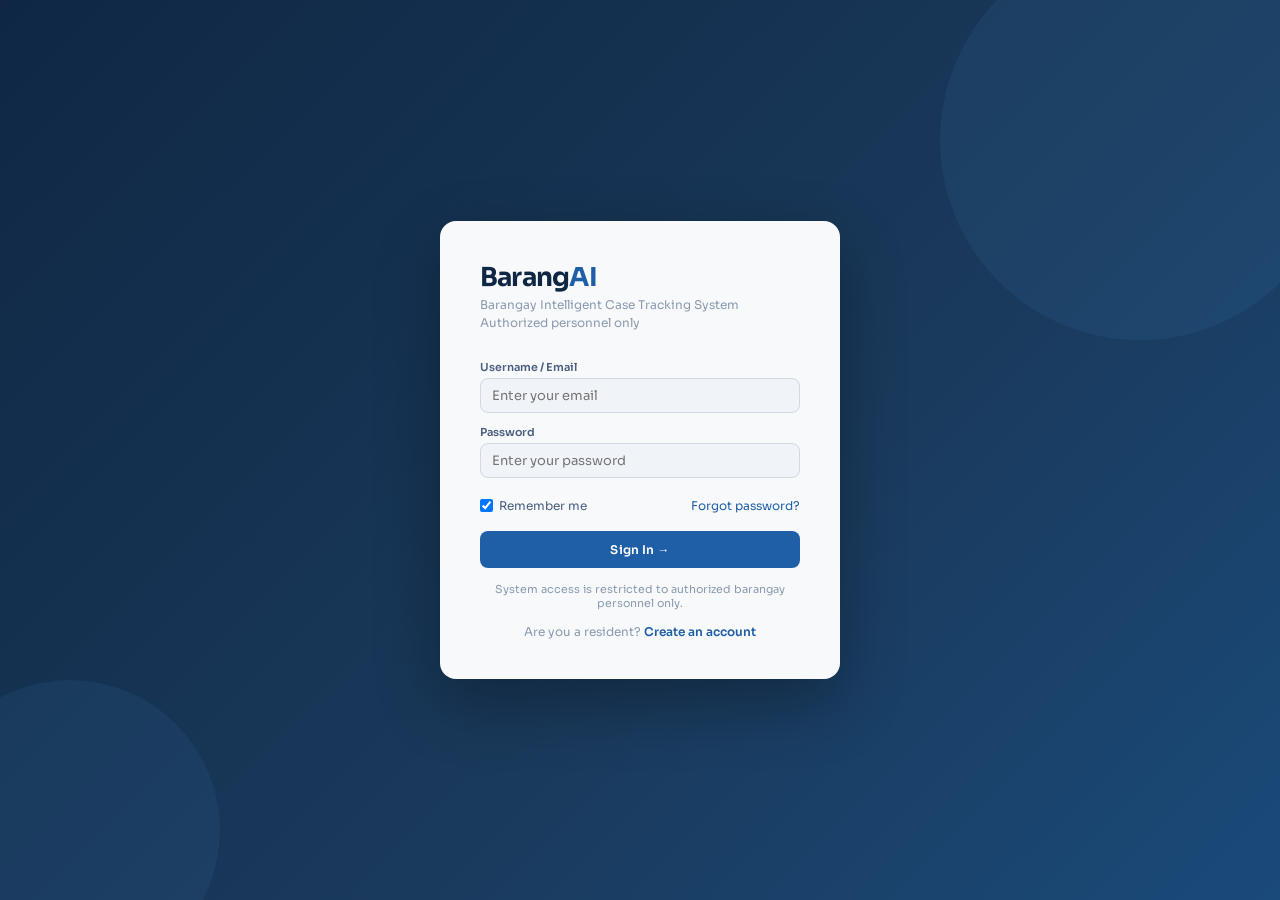
==== login.html @ 2d3dc956 "Add files via upload" ====
<!DOCTYPE html>
<html lang="en">
<head>
<meta charset="UTF-8">
<meta name="viewport" content="width=device-width, initial-scale=1.0">
<title>BarangAI – Sign In</title>
<link rel="stylesheet" href="styles.css">
<link rel="stylesheet" href="mobile-responsive.css">   <!-- ADD THIS LINE -->
<style>
  .auth-switch{text-align:center;margin-top:14px;font-size:12px;color:var(--text3)}
  .auth-switch a{color:var(--blue);cursor:pointer;font-weight:600;text-decoration:none}
  .auth-switch a:hover{text-decoration:underline}
  .auth-msg{margin-top:12px;padding:10px 12px;border-radius:8px;font-size:12px;display:none;line-height:1.5}
  .auth-msg.err{display:block;background:rgba(192,57,43,.12);color:#c0392b}
  .auth-msg.ok{display:block;background:rgba(30,126,52,.12);color:#1e7e34}
  .row2 { display: flex; gap: 12px; width: 100%; box-sizing: border-box; }
  .row2 .field { flex: 1 1 0; min-width: 0; }
  .row2 .field .inp {
  width: 100%; min-width: 0;
  box-sizing: border-box; /* ADD THIS — was missing, causing overflow */
}
  .auth-hidden{display:none !important}

  /* ---- profile modal (added) ---- */
  .pf-overlay{position:fixed;inset:0;background:rgba(15,39,71,.55);display:none;
    align-items:center;justify-content:center;z-index:999;padding:18px}
  .pf-overlay.open{display:flex}
  .pf-card{background:#fff;border-radius:16px;padding:26px;max-width:440px;width:100%;
    box-shadow:0 20px 50px rgba(0,0,0,.25);max-height:92vh;overflow:auto}
  .pf-title{font-size:19px;font-weight:700;color:var(--text1,#1f2a37);margin-bottom:4px}
  .pf-sub{font-size:13px;color:var(--text3,#6b7685);margin-bottom:16px}
  .pf-kv{display:flex;justify-content:space-between;padding:11px 0;border-bottom:1px solid #eef1f6;font-size:14px}
  .pf-kv:last-child{border-bottom:none}
  .pf-kv span:first-child{color:var(--text3,#6b7685)}
  .pf-kv span:last-child{font-weight:600;color:var(--text1,#1f2a37)}
  .pf-row{display:flex;gap:12px}
  .pf-row .field{flex:1}
  .pf-actions{display:flex;gap:10px;margin-top:20px}
  .pf-note{font-size:11px;color:var(--text3,#6b7685);margin-top:12px;line-height:1.5}
</style>
</head>
<body>

<div id="login-screen">
  <div class="login-deco"></div>
  <div class="login-deco"></div>

  <!-- LOGIN CARD -->
  <div class="login-card" id="loginCard">
    <div class="login-logo">Barang<span>AI</span></div>
    <div class="login-sub">Barangay Intelligent Case Tracking System<br>Authorized personnel only</div>

    <div id="loginMsg" class="auth-msg"></div>

    <div class="field" style="margin-bottom:12px;">
      <div class="label">Username / Email</div>
      <input class="inp filled" id="loginId" type="text" placeholder="Enter your email">
    </div>
    <div class="field" style="margin-bottom:20px;">
      <div class="label">Password</div>
      <input class="inp filled" id="loginPw" type="password" placeholder="Enter your password">
    </div>
    <div style="display:flex;justify-content:space-between;align-items:center;margin-bottom:18px;">
      <label style="display:flex;align-items:center;gap:6px;font-size:12px;color:var(--text2);">
        <input type="checkbox" checked> Remember me
      </label>
      <span style="font-size:12px;color:var(--blue);cursor:pointer;">Forgot password?</span>
    </div>
    <button class="btn btn-primary" style="width:100%;justify-content:center;padding:10px;" id="signInBtn">Sign In →</button>
    <div style="text-align:center;margin-top:14px;font-size:11px;color:var(--text3);">System access is restricted to authorized barangay personnel only.</div>
    <div class="auth-switch">Are you a resident? <a id="toSignup">Create an account</a></div>
  </div>

  <!-- SIGN UP CARD -->
  <div class="login-card auth-hidden" id="signupCard">
    <div class="login-logo">Barang<span>AI</span></div>
    <div class="login-sub">Resident Registration<br>Submit and track your complaints</div>

    <div id="signupMsg" class="auth-msg"></div>

    <div class="field" style="margin-bottom:12px;">
      <div class="label">Full Name *</div>
      <input class="inp filled" id="su_name" type="text" placeholder="Juan Dela Cruz">
    </div>
    <div class="field" style="margin-bottom:12px;">
      <div class="label">Email *</div>
      <input class="inp filled" id="su_email" type="email" placeholder="you@example.com">
    </div>
    <div class="field" style="margin-bottom:12px;">
      <div class="label">Barangay *</div>
      <select class="inp sel" id="su_brgy"><option value="">Select your barangay…</option></select>
    </div>
    <div class="row2">
      <div class="field" style="margin-bottom:12px;">
        <div class="label">Password *</div>
        <input class="inp filled" id="su_pw" type="password" placeholder="Min 6 chars">
      </div>
      <div class="field" style="margin-bottom:12px;">
        <div class="label">Confirm *</div>
        <input class="inp filled" id="su_pw2" type="password" placeholder="Re-type">
      </div>
    </div>
    <div class="field" style="margin-bottom:12px;">
      <div class="label">Phone (optional)</div>
      <input class="inp filled" id="su_phone" type="text" placeholder="09XXXXXXXXX">
    </div>
    <div class="field" style="margin-bottom:20px;">
      <div class="label">Address (optional)</div>
      <input class="inp filled" id="su_addr" type="text" placeholder="House no., street, purok">
    </div>
    <button class="btn btn-primary" style="width:100%;justify-content:center;padding:10px;" id="signUpBtn">Create Account →</button>
    <div class="auth-switch">Already have an account? <a id="toLogin">Sign in</a></div>
  </div>

</div>

<!-- ════════ PROFILE SETUP MODAL (first login — forced) ════════ -->
<div class="pf-overlay" id="setupOverlay">
  <div class="pf-card">
    <div class="pf-title">Complete your profile</div>
    <div class="pf-sub">Welcome! Please confirm your details before continuing.</div>
    <div id="setupMsg" class="auth-msg"></div>

    <div class="field" style="margin-bottom:12px;">
      <div class="label">Full name *</div>
      <input class="inp filled" id="pf_name" type="text">
    </div>
    <div class="pf-row">
      <div class="field" style="margin-bottom:12px;">
        <div class="label">Email *</div>
        <input class="inp filled" id="pf_email" type="email">
      </div>
      <div class="field" style="margin-bottom:12px;">
        <div class="label">Phone</div>
        <input class="inp filled" id="pf_phone" type="text" placeholder="09XXXXXXXXX">
      </div>
    </div>
    <div class="field" style="margin-bottom:12px;">
      <div class="label">Address</div>
      <input class="inp filled" id="pf_addr" type="text" placeholder="Office / address">
    </div>
    <div class="pf-row">
      <div class="field" style="margin-bottom:12px;">
        <div class="label">Role (assigned — read only)</div>
        <input class="inp filled" id="pf_role" type="text" disabled style="background:#f6f8fb;color:#6b7685;">
      </div>
      <div class="field" style="margin-bottom:12px;">
        <div class="label">New password (optional)</div>
        <input class="inp filled" id="pf_pw" type="password" placeholder="Leave blank to keep">
      </div>
    </div>
    <div class="pf-actions">
      <button class="btn btn-primary" style="flex:1;justify-content:center;padding:10px;" id="pfSaveBtn">Save &amp; continue →</button>
    </div>
    <div class="pf-note">Your role is set by the system and can't be changed here. This prevents anyone from granting themselves admin access.</div>
  </div>
</div>

<!-- ════════ CONFIRM MODAL (returning login) ════════ -->
<div class="pf-overlay" id="confirmOverlay">
  <div class="pf-card">
    <div class="pf-title">You're signing in as</div>
    <div class="pf-sub">Confirm your details to continue.</div>
    <div class="pf-kv"><span>Name</span><span id="cf_name">—</span></div>
    <div class="pf-kv"><span>Email</span><span id="cf_email">—</span></div>
    <div class="pf-kv"><span>Role</span><span id="cf_role">—</span></div>
    <div class="pf-kv"><span>Last login</span><span id="cf_last">—</span></div>
    <div class="pf-actions">
      <button class="btn btn-primary" style="flex:1;justify-content:center;padding:10px;" id="cfConfirmBtn">Confirm &amp; continue →</button>
      <button class="btn" style="justify-content:center;padding:10px 16px;border:1px solid #e3e8ef;background:#fff;" id="cfEditBtn">Edit</button>
    </div>
  </div>
</div>

<script>
const AUTH    = 'api/auth.php';
const PROFILE = 'api/profile.php';
const $ = id => document.getElementById(id);

let _redirectTo = 'index.html';   // where to go once the gate passes

function showMsg(elId, type, text){ const el=$(elId); el.className='auth-msg '+type; el.textContent=text; }
function clearMsg(elId){ $(elId).className='auth-msg'; $(elId).textContent=''; }

$('toSignup').addEventListener('click', function(){
  $('loginCard').classList.add('auth-hidden');
  $('signupCard').classList.remove('auth-hidden');
  loadBarangays();
});
$('toLogin').addEventListener('click', function(){
  $('signupCard').classList.add('auth-hidden');
  $('loginCard').classList.remove('auth-hidden');
});

/* ════════ LOGIN + PROFILE GATE ════════ */
async function doLogin(){
  clearMsg('loginMsg');
  var id = $('loginId').value.trim();
  var pw = $('loginPw').value;
  if (!id || !pw){ showMsg('loginMsg','err','Enter your username/email and password.'); return; }
  $('signInBtn').disabled = true;
  $('signInBtn').textContent = 'Signing in…';
  try {
    var res = await fetch(AUTH + '?action=login', {
      method:'POST', headers:{'Content-Type':'application/json'},
      credentials:'include',
      body: JSON.stringify({
    identifier: id,
    password: pw,
    remember_me: document.querySelector('input[type="checkbox"]').checked
})
    });
    var data = await res.json();
    if (!data.ok){
      showMsg('loginMsg','err', data.error || 'Login failed.');
      resetSignIn();
      return;
    }

    // where to land after the gate
    _redirectTo = data.role === 'admin' ? 'index.html' : 'resident.html';

    // Residents skip the profile gate entirely
    if (data.role !== 'admin'){
      go();
      return;
    }

    // Admin gate: first login (0) = forced setup, else = confirm screen
    if (Number(data.profile_completed) === 0){
      await openSetup();
    } else {
      openConfirm(data.name, data.role, data.last_login);
    }
  } catch(e){
    showMsg('loginMsg','err','Cannot reach server. Is Apache & MySQL running?');
    resetSignIn();
  }
}
function resetSignIn(){ $('signInBtn').disabled=false; $('signInBtn').textContent='Sign In →'; }
function go(){ location.href = _redirectTo; }

/* ---- Confirm modal (returning admin) ---- */
function openConfirm(name, role, lastLogin){
  $('cf_name').textContent  = name || '—';
  $('cf_role').textContent  = role === 'admin' ? 'Administrator' : (role || '—');
  $('cf_last').textContent  = lastLogin
      ? new Date(String(lastLogin).replace(' ','T')).toLocaleString()
      : 'First login';
  // email comes from get_profile so the confirm card is fully populated
  fetchProfile().then(function(p){
    $('cf_email').textContent = p && p.email ? p.email : '—';
  });
  $('confirmOverlay').classList.add('open');
}
$('cfConfirmBtn').addEventListener('click', go);
$('cfEditBtn').addEventListener('click', function(){
  $('confirmOverlay').classList.remove('open');
  openSetup();
});

/* ---- Setup modal (first login or "Edit") ---- */
async function fetchProfile(){
  try {
    var res = await fetch(PROFILE + '?action=get_profile', {credentials:'include'});
    var data = await res.json();
    return data.ok ? data.profile : null;
  } catch(e){ return null; }
}
async function openSetup(){
  var p = await fetchProfile();
  if (p){
    $('pf_name').value  = p.full_name || '';
    $('pf_email').value = p.email     || '';
    $('pf_phone').value = p.phone     || '';
    $('pf_addr').value  = p.address   || '';
    $('pf_role').value  = p.role === 'admin' ? 'Administrator' : (p.role || '');
  }
  $('confirmOverlay').classList.remove('open');
  $('setupOverlay').classList.add('open');
  resetSignIn();
}
$('pfSaveBtn').addEventListener('click', async function(){
  clearMsg('setupMsg');
  var name  = $('pf_name').value.trim();
  var email = $('pf_email').value.trim();
  if (!name || !email){ showMsg('setupMsg','err','Name and email are required.'); return; }
  $('pfSaveBtn').disabled = true; $('pfSaveBtn').textContent = 'Saving…';
  try {
    var res = await fetch(PROFILE + '?action=update_profile', {
      method:'POST', headers:{'Content-Type':'application/json'}, credentials:'include',
      body: JSON.stringify({
        action:'update_profile',
        full_name:name, email:email,
        phone:$('pf_phone').value.trim(),
        address:$('pf_addr').value.trim(),
        password:$('pf_pw').value || ''
      })
    });
    var data = await res.json();
    if (!data.ok){
      showMsg('setupMsg','err', data.error || 'Could not save.');
      $('pfSaveBtn').disabled=false; $('pfSaveBtn').textContent='Save & continue →';
      return;
    }
    go();   // profile_completed is now 1 server-side
  } catch(e){
    showMsg('setupMsg','err','Cannot reach server.');
    $('pfSaveBtn').disabled=false; $('pfSaveBtn').textContent='Save & continue →';
  }
});

$('signInBtn').addEventListener('click', doLogin);
$('loginPw').addEventListener('keydown', function(e){ if(e.key==='Enter') doLogin(); });

/* ════════ SIGNUP (unchanged) ════════ */
var barangaysLoaded = false;
async function loadBarangays(){
  if (barangaysLoaded) return;
  try {
    var res = await fetch(AUTH + '?action=barangays');
    var data = await res.json();
    if (data.ok){
      var sel = $('su_brgy');
      data.barangays.forEach(function(b){
        var o=document.createElement('option'); o.value=b.id; o.textContent=b.name; sel.appendChild(o);
      });
      barangaysLoaded = true;
    }
  } catch(e){ showMsg('signupMsg','err','Could not load barangay list.'); }
}
async function doSignup(){
  clearMsg('signupMsg');
  var name=$('su_name').value.trim(), email=$('su_email').value.trim(),
      brgy=$('su_brgy').value, pw=$('su_pw').value, pw2=$('su_pw2').value,
      phone=$('su_phone').value.trim(), addr=$('su_addr').value.trim();
  if (!name||!email||!brgy){ showMsg('signupMsg','err','Fill in name, email, and barangay.'); return; }
  if (pw.length<6){ showMsg('signupMsg','err','Password must be at least 6 characters.'); return; }
  if (pw!==pw2){ showMsg('signupMsg','err','Passwords do not match.'); return; }
  $('signUpBtn').disabled=true; $('signUpBtn').textContent='Creating account…';
  try {
    var res = await fetch(AUTH+'?action=signup',{
      method:'POST',headers:{'Content-Type':'application/json'},
      body:JSON.stringify({full_name:name,email:email,barangay_id:brgy,password:pw,phone:phone,address:addr})
    });
    var data = await res.json();
    if (data.ok){
      showMsg('signupMsg','ok','Account created! Redirecting to sign in…');
      var e2=email;
      setTimeout(function(){ $('toLogin').click(); $('loginId').value=e2;
        $('signUpBtn').disabled=false; $('signUpBtn').textContent='Create Account →'; },1300);
    } else {
      showMsg('signupMsg','err', data.error||'Sign up failed.');
      $('signUpBtn').disabled=false; $('signUpBtn').textContent='Create Account →';
    }
  } catch(e){
    showMsg('signupMsg','err','Cannot reach server.');
    $('signUpBtn').disabled=false; $('signUpBtn').textContent='Create Account →';
  }
}
$('signUpBtn').addEventListener('click', doSignup);
</script>
</body>
</html>
---- styles.css ----
/* ═══════════════════════════════════════════════════════
   BICTS — Barangay Intelligent Case Tracking System
   styles.css
═══════════════════════════════════════════════════════ */

@import url('https://fonts.googleapis.com/css2?family=Sora:wght@300;400;500;600;700&family=JetBrains+Mono:wght@400;500&display=swap');

:root {
  --navy: #0F2744;
  --navy2: #1A3A5C;
  --blue: #1E5FA8;
  --blue2: #2E7BC4;
  --sky: #4CA3DD;
  --sky-light: #E8F4FD;
  --green: #1B7A4A;
  --green-light: #E6F4ED;
  --amber: #B06000;
  --amber-light: #FEF3E2;
  --red: #A02020;
  --red-light: #FAEAEA;
  --surface: #FFFFFF;
  --bg: #F0F4F8;
  --bg2: #E8EDF3;
  --border: #D0D8E4;
  --border2: #B8C4D4;
  --text: #0F2744;
  --text2: #4A6080;
  --text3: #8A9BB0;
  --mono: 'JetBrains Mono', monospace;
  --sans: 'Sora', sans-serif;
  --r: 8px;
  --rl: 12px;
}

* { box-sizing: border-box; margin: 0; padding: 0; }
body { font-family: var(--sans); background: var(--bg); color: var(--text); overflow: hidden; height: 100vh; }

/* ── SHELL ── */
#shell { display: flex; height: 100vh; }

/* ── SIDEBAR ── */
#sidebar {
  width: 240px; min-width: 240px; background: var(--navy);
  display: flex; flex-direction: column; overflow: hidden;
}
#sidebar-brand {
  padding: 20px 20px 16px; border-bottom: 1px solid rgba(255,255,255,.08);
}
#sidebar-brand .logo { font-size: 18px; font-weight: 700; color: #fff; letter-spacing: -.02em; }
#sidebar-brand .logo span { color: var(--sky); }
#sidebar-brand .sub { font-size: 10px; color: rgba(255,255,255,.35); margin-top: 2px; letter-spacing: .04em; text-transform: uppercase; }
#sidebar-user {
  padding: 12px 16px; display: flex; align-items: center; gap: 10px;
  border-bottom: 1px solid rgba(255,255,255,.08); margin-bottom: 8px;
}
.user-ava { width: 32px; height: 32px; border-radius: 50%; background: var(--blue2); display: flex; align-items: center; justify-content: center; font-size: 11px; font-weight: 600; color: #fff; flex-shrink: 0; }
.user-name { font-size: 12px; color: rgba(255,255,255,.85); font-weight: 500; }
.user-role { font-size: 10px; color: rgba(255,255,255,.35); }
.nav-section { font-size: 9px; font-weight: 600; color: rgba(255,255,255,.25); letter-spacing: .1em; text-transform: uppercase; padding: 10px 20px 4px; }
.nav-item {
  display: flex; align-items: center; gap: 10px; padding: 9px 20px;
  font-size: 13px; color: rgba(255,255,255,.55); cursor: pointer;
  border-left: 2px solid transparent; transition: all .15s;
}
.nav-item:hover { color: rgba(255,255,255,.85); background: rgba(255,255,255,.04); }
.nav-item.active { color: #fff; background: rgba(255,255,255,.08); border-left-color: var(--sky); }
.nav-icon { font-size: 14px; width: 18px; text-align: center; }
.nav-badge { margin-left: auto; background: var(--red); color: #fff; font-size: 9px; padding: 1px 5px; border-radius: 8px; font-family: var(--mono); }
.nav-badge.warn { background: var(--amber); }
#sidebar-footer { margin-top: auto; padding: 12px 16px; border-top: 1px solid rgba(255,255,255,.08); }
.logout-btn { display: flex; align-items: center; gap: 8px; font-size: 12px; color: rgba(255,255,255,.35); cursor: pointer; padding: 6px 4px; }
.logout-btn:hover { color: rgba(255,255,255,.6); }

/* ── MAIN ── */
#main { flex: 1; display: flex; flex-direction: column; overflow: hidden; }
#topbar {
  background: var(--surface); border-bottom: 1px solid var(--border);
  padding: 0 24px; height: 52px; display: flex; align-items: center; gap: 14px;
  flex-shrink: 0;
}
#topbar-title { font-size: 15px; font-weight: 600; color: var(--text); flex: 1; }
.topbar-action { width: 34px; height: 34px; border-radius: var(--r); border: 1px solid var(--border); display: flex; align-items: center; justify-content: center; cursor: pointer; font-size: 14px; color: var(--text2); position: relative; }
.notif-dot { position: absolute; top: 6px; right: 6px; width: 6px; height: 6px; border-radius: 50%; background: var(--red); }
#content { flex: 1; overflow-y: auto; padding: 24px; background: var(--bg); }

/* ── SCREENS ── */
.screen { display: none; }
.screen.active { display: block; animation: fadeIn .2s ease; }
@keyframes fadeIn { from { opacity: 0; transform: translateY(4px); } to { opacity: 1; transform: translateY(0); } }

/* ── COMMON COMPONENTS ── */
.page-header { margin-bottom: 20px; }
.page-title { font-size: 20px; font-weight: 700; color: var(--text); letter-spacing: -.02em; }
.page-sub { font-size: 13px; color: var(--text2); margin-top: 3px; }
.breadcrumb { font-size: 11px; color: var(--text3); margin-bottom: 6px; }
.breadcrumb b { color: var(--blue); }

.stats-grid { display: grid; grid-template-columns: repeat(4,1fr); gap: 14px; margin-bottom: 20px; }
.stat-card {
  background: var(--surface); border: 1px solid var(--border); border-radius: var(--rl);
  padding: 16px 18px; position: relative; overflow: hidden;
}
.stat-card::before { content: ''; position: absolute; top: 0; left: 0; right: 0; height: 3px; background: var(--blue); }
.stat-card.green::before { background: var(--green); }
.stat-card.amber::before { background: var(--amber); }
.stat-card.red::before { background: var(--red); }
.stat-label { font-size: 10px; font-weight: 600; color: var(--text3); text-transform: uppercase; letter-spacing: .06em; margin-bottom: 6px; }
.stat-value { font-size: 28px; font-weight: 700; color: var(--text); line-height: 1; letter-spacing: -.02em; }
.stat-delta { font-size: 11px; color: var(--green); margin-top: 4px; }
.stat-delta.neg { color: var(--red); }

.card {
  background: var(--surface); border: 1px solid var(--border); border-radius: var(--rl);
  margin-bottom: 16px; overflow: hidden;
}
.card-header {
  padding: 14px 18px; border-bottom: 1px solid var(--border);
  display: flex; align-items: center; gap: 10px;
}
.card-title { font-size: 13px; font-weight: 600; color: var(--text); flex: 1; }
.card-body { padding: 18px; }
.card-body.np { padding: 0; }

.tbl { width: 100%; border-collapse: collapse; font-size: 12px; }
.tbl thead tr { background: #F8FAFC; }
.tbl th { text-align: left; padding: 10px 14px; font-size: 10px; font-weight: 600; color: var(--text3); text-transform: uppercase; letter-spacing: .06em; border-bottom: 1px solid var(--border); }
.tbl td { padding: 11px 14px; border-bottom: 1px solid var(--border); color: var(--text2); vertical-align: middle; }
.tbl tr:last-child td { border-bottom: none; }
.tbl tr:hover td { background: #F8FAFC; }
.tbl .mono { font-family: var(--mono); font-size: 11px; color: var(--text3); }

.badge {
  display: inline-flex; align-items: center; font-size: 10px; font-weight: 600;
  padding: 2px 7px; border-radius: 5px; white-space: nowrap; letter-spacing: .02em;
}
.b-blue { background: #E3EEF9; color: #1457A0; }
.b-green { background: var(--green-light); color: var(--green); }
.b-amber { background: var(--amber-light); color: var(--amber); }
.b-red { background: var(--red-light); color: var(--red); }
.b-gray { background: var(--bg2); color: var(--text3); }
.b-navy { background: var(--navy); color: #fff; }

.btn {
  display: inline-flex; align-items: center; gap: 6px; padding: 8px 14px;
  border-radius: var(--r); font-size: 12px; font-weight: 600; cursor: pointer;
  border: 1px solid transparent; transition: all .15s; font-family: var(--sans);
  letter-spacing: .01em;
}
.btn-primary { background: var(--blue); color: #fff; }
.btn-primary:hover { background: var(--navy2); }
.btn-secondary { background: var(--surface); color: var(--text); border-color: var(--border); }
.btn-secondary:hover { border-color: var(--border2); background: var(--bg); }
.btn-ghost { background: transparent; color: var(--blue); border-color: var(--border); }
.btn-ghost:hover { background: var(--sky-light); }
.btn-danger { background: var(--red); color: #fff; }
.btn-sm { padding: 5px 10px; font-size: 11px; }

.field { display: flex; flex-direction: column; gap: 4px; }
.label { font-size: 11px; font-weight: 600; color: var(--text2); }
.label span { color: var(--red); }
.inp {
  padding: 8px 11px; border: 1px solid var(--border); border-radius: var(--r);
  font-size: 13px; color: var(--text); background: var(--surface);
  font-family: var(--sans); outline: none; transition: border .15s;
}
.inp:focus { border-color: var(--blue); }
.inp.filled { background: var(--bg); }
.inp.ta { resize: vertical; min-height: 80px; }
.inp.sel { appearance: none; background-image: url("data:image/svg+xml,%3Csvg xmlns='http://www.w3.org/2000/svg' width='10' height='6'%3E%3Cpath d='M0 0l5 6 5-6z' fill='%238A9BB0'/%3E%3C/svg%3E"); background-repeat: no-repeat; background-position: right 10px center; padding-right: 28px; }
.form-row { display: grid; grid-template-columns: 1fr 1fr; gap: 14px; margin-bottom: 14px; }
.form-row.full { grid-template-columns: 1fr; }
.form-row.three { grid-template-columns: 1fr 1fr 1fr; }

.g2 { display: grid; grid-template-columns: 1fr 1fr; gap: 16px; }
.g3 { display: grid; grid-template-columns: 1fr 1fr 1fr; gap: 16px; }

.alert { border-radius: var(--r); padding: 11px 14px; margin-bottom: 12px; display: flex; gap: 9px; align-items: flex-start; font-size: 12px; }
.alert-info { background: #E8F2FB; border: 1px solid #B5D0EE; color: #1457A0; }
.alert-success { background: var(--green-light); border: 1px solid #A8D8BC; color: var(--green); }
.alert-warn { background: var(--amber-light); border: 1px solid #F0C878; color: var(--amber); }
.alert-danger { background: var(--red-light); border: 1px solid #EAB0B0; color: var(--red); }
.alert strong { font-weight: 600; }

.steps { display: flex; align-items: center; gap: 0; margin-bottom: 24px; }
.step { display: flex; align-items: center; gap: 7px; }
.step-n { width: 26px; height: 26px; border-radius: 50%; display: flex; align-items: center; justify-content: center; font-size: 11px; font-weight: 700; flex-shrink: 0; }
.step-n.done { background: var(--green); color: #fff; }
.step-n.cur { background: var(--blue); color: #fff; }
.step-n.todo { background: var(--bg2); color: var(--text3); border: 1px solid var(--border); }
.step-label { font-size: 11px; font-weight: 600; }
.step-label.done { color: var(--green); }
.step-label.cur { color: var(--blue); }
.step-label.todo { color: var(--text3); }
.step-line { flex: 1; height: 1px; background: var(--border); min-width: 20px; }

.tl { list-style: none; padding: 0; }
.tl li { display: flex; gap: 12px; padding-bottom: 16px; position: relative; }
.tl li::before { content: ''; position: absolute; left: 10px; top: 22px; bottom: 0; width: 1px; background: var(--border); }
.tl li:last-child::before { display: none; }
.tl-dot { width: 21px; height: 21px; border-radius: 50%; flex-shrink: 0; margin-top: 1px; }
.tl-dot.done { background: var(--blue); }
.tl-dot.pend { background: var(--bg2); border: 1px solid var(--border); }
.tl-act { font-size: 12px; font-weight: 600; color: var(--text); }
.tl-meta { font-size: 10px; color: var(--text3); margin-top: 2px; }

.tabs { display: flex; gap: 0; border-bottom: 1px solid var(--border); margin-bottom: 18px; }
.tab { padding: 10px 14px; font-size: 12px; color: var(--text3); cursor: pointer; border-bottom: 2px solid transparent; margin-bottom: -1px; font-weight: 500; }
.tab.active { color: var(--blue); border-bottom-color: var(--blue); }

.conf-bar { display: flex; align-items: center; gap: 10px; margin-bottom: 7px; }
.conf-label { font-size: 11px; color: var(--text2); width: 140px; flex-shrink: 0; }
.conf-track { flex: 1; height: 7px; background: var(--bg2); border-radius: 4px; overflow: hidden; }
.conf-fill { height: 100%; border-radius: 4px; background: var(--blue); }
.conf-pct { font-size: 11px; color: var(--blue); font-family: var(--mono); min-width: 34px; text-align: right; font-weight: 500; }

.nlp-box { background: #F0F6FD; border: 1px solid #C0D8F0; border-radius: var(--r); padding: 14px; }
.nlp-label { font-size: 10px; font-weight: 700; color: var(--blue); letter-spacing: .07em; text-transform: uppercase; margin-bottom: 10px; }

.priority-score { text-align: center; padding: 16px; }
.score-num { font-size: 52px; font-weight: 700; letter-spacing: -.04em; line-height: 1; }
.score-num.critical { color: var(--red); }
.score-num.high { color: var(--amber); }
.score-num.medium { color: var(--blue); }
.score-num.low { color: var(--green); }

.progress { height: 6px; background: var(--bg2); border-radius: 3px; overflow: hidden; }
.progress-fill { height: 100%; border-radius: 3px; background: var(--blue); }

.detail-grid { display: grid; grid-template-columns: 1fr 1fr; gap: 12px; }
.detail-item .dl { font-size: 10px; font-weight: 600; color: var(--text3); text-transform: uppercase; letter-spacing: .05em; margin-bottom: 3px; }
.detail-item .dv { font-size: 12px; color: var(--text); }

.search-bar { display: flex; align-items: center; gap: 10px; background: var(--surface); border: 1px solid var(--border); border-radius: var(--r); padding: 8px 12px; margin-bottom: 14px; }
.search-bar input { flex: 1; border: none; outline: none; font-size: 12px; color: var(--text); background: transparent; font-family: var(--sans); }

.filter-row { display: flex; gap: 8px; margin-bottom: 14px; align-items: center; flex-wrap: wrap; }
.chip { padding: 4px 10px; border-radius: 20px; font-size: 11px; background: var(--surface); border: 1px solid var(--border); color: var(--text2); cursor: pointer; font-weight: 500; }
.chip.active { background: var(--sky-light); border-color: var(--sky); color: var(--blue); }

.pager { display: flex; align-items: center; gap: 5px; justify-content: flex-end; padding-top: 12px; }
.pager-btn { width: 28px; height: 28px; display: flex; align-items: center; justify-content: center; border-radius: 6px; font-size: 11px; cursor: pointer; border: 1px solid var(--border); color: var(--text2); }
.pager-btn.cur { background: var(--blue); color: #fff; border-color: var(--blue); }

.notif-item { display: flex; gap: 12px; padding: 12px 0; border-bottom: 1px solid var(--border); }
.notif-ico { width: 34px; height: 34px; border-radius: var(--r); background: var(--sky-light); display: flex; align-items: center; justify-content: center; font-size: 14px; flex-shrink: 0; }
.notif-txt { font-size: 12px; color: var(--text); flex: 1; line-height: 1.5; }
.notif-time { font-size: 10px; color: var(--text3); margin-top: 3px; }
.notif-dot2 { width: 6px; height: 6px; border-radius: 50%; background: var(--blue); margin-top: 6px; flex-shrink: 0; }

.setting-row { display: flex; align-items: center; padding: 13px 0; border-bottom: 1px solid var(--border); }
.setting-info { flex: 1; }
.setting-name { font-size: 13px; font-weight: 500; color: var(--text); }
.setting-desc { font-size: 11px; color: var(--text3); margin-top: 2px; }
.toggle { width: 38px; height: 21px; border-radius: 11px; position: relative; cursor: pointer; flex-shrink: 0; }
.toggle.on { background: var(--blue); }
.toggle.off { background: var(--border); }
.toggle::after { content: ''; position: absolute; top: 2px; width: 17px; height: 17px; border-radius: 50%; background: #fff; transition: left .15s; }
.toggle.on::after { left: calc(100% - 19px); }
.toggle.off::after { left: 2px; }

.kanban { display: flex; gap: 14px; overflow-x: auto; padding-bottom: 8px; }
.kanban-col { min-width: 220px; flex: 1; }
.kanban-col-header { display: flex; align-items: center; gap: 8px; padding: 10px 0 8px; }
.kanban-col-dot { width: 8px; height: 8px; border-radius: 50%; }
.kanban-col-title { font-size: 11px; font-weight: 700; color: var(--text2); text-transform: uppercase; letter-spacing: .05em; }
.kanban-col-count { margin-left: auto; }
.kanban-card { background: var(--surface); border: 1px solid var(--border); border-radius: var(--r); padding: 12px; margin-bottom: 8px; cursor: pointer; transition: border-color .15s, box-shadow .15s; }
.kanban-card:hover { border-color: var(--blue); box-shadow: 0 2px 8px rgba(30,95,168,.1); }
.kanban-id { font-size: 10px; color: var(--text3); font-family: var(--mono); margin-bottom: 4px; }
.kanban-desc { font-size: 12px; color: var(--text); line-height: 1.4; margin-bottom: 8px; }

.bars { display: flex; align-items: flex-end; gap: 6px; padding-bottom: 20px; position: relative; }
.bar-wrap { flex: 1; display: flex; flex-direction: column; align-items: center; gap: 4px; }
.bar { width: 100%; border-radius: 4px 4px 0 0; background: var(--sky-light); border: 1px solid var(--sky); position: relative; min-height: 4px; }
.bar-val { font-size: 9px; color: var(--blue); font-family: var(--mono); font-weight: 500; }
.bar-lbl { font-size: 9px; color: var(--text3); }

.donut-wrap { display: flex; align-items: center; gap: 20px; }
.donut { width: 90px; height: 90px; border-radius: 50%; background: conic-gradient(#1E5FA8 0% 35%,#1B7A4A 35% 55%,#B06000 55% 72%,#A02020 72% 84%,#8A9BB0 84% 100%); position: relative; flex-shrink: 0; }
.donut::after { content: ''; position: absolute; inset: 20px; border-radius: 50%; background: var(--surface); }
.legend { display: flex; flex-direction: column; gap: 5px; }
.legend-item { display: flex; align-items: center; gap: 6px; font-size: 11px; color: var(--text2); }
.legend-dot { width: 8px; height: 8px; border-radius: 2px; flex-shrink: 0; }

.profile-header { display: flex; align-items: center; gap: 16px; padding: 18px; background: linear-gradient(135deg, var(--sky-light), #EBF5FF); border-radius: var(--rl); margin-bottom: 18px; border: 1px solid #C0D8F0; }
.profile-ava { width: 56px; height: 56px; border-radius: 50%; background: var(--blue); display: flex; align-items: center; justify-content: center; font-size: 20px; color: #fff; font-weight: 700; flex-shrink: 0; }
.profile-name { font-size: 16px; font-weight: 700; color: var(--text); }
.profile-role { font-size: 12px; color: var(--text2); margin-top: 2px; }
.profile-status { font-size: 11px; color: var(--green); margin-top: 2px; }

/* ── MODAL ── */
.modal-overlay { position: fixed; inset: 0; background: rgba(15,39,68,.45); display: none; align-items: center; justify-content: center; z-index: 200; padding: 16px; }
.modal-overlay.open { display: flex; }
.modal { background: var(--surface); border-radius: var(--rl); width: 100%; max-width: 560px; border: 1px solid var(--border); max-height: 90vh; display: flex; flex-direction: column; }
.modal-header { padding: 18px 22px 14px; border-bottom: 1px solid var(--border); display: flex; align-items: center; flex-shrink: 0; }
.modal-title { font-size: 15px; font-weight: 700; color: var(--text); flex: 1; }
.modal-close { font-size: 18px; color: var(--text3); cursor: pointer; line-height: 1; }
.modal-body { padding: 18px 22px; overflow-y: auto; flex: 1; }
.modal-footer { padding: 14px 22px; border-top: 1px solid var(--border); display: flex; justify-content: flex-end; gap: 10px; flex-shrink: 0; }

/* ── SUBMIT COMPLAINT — RESPONSIVE WIZARD ── */
.wizard-steps { display: flex; align-items: center; margin-bottom: 24px; }
.wizard-step { display: flex; align-items: center; gap: 6px; flex-shrink: 0; }
.wizard-step-n { width: 26px; height: 26px; border-radius: 50%; display: flex; align-items: center; justify-content: center; font-size: 11px; font-weight: 700; flex-shrink: 0; transition: background .2s; }
.wizard-step-n.done { background: var(--green); color: #fff; }
.wizard-step-n.cur { background: var(--blue); color: #fff; }
.wizard-step-n.todo { background: var(--bg2); color: var(--text3); border: 1px solid var(--border); }
.wizard-step-label { font-size: 11px; font-weight: 600; white-space: nowrap; }
.wizard-step-label.done { color: var(--green); }
.wizard-step-label.cur { color: var(--blue); }
.wizard-step-label.todo { color: var(--text3); }
.wizard-step-line { flex: 1; height: 1px; background: var(--border); min-width: 12px; }

/* Hide step labels on very small screens */
@media (max-width: 480px) {
  .wizard-step-label { display: none; }
  .wizard-step-n { width: 28px; height: 28px; font-size: 12px; }
  .modal-body { padding: 14px 16px; }
  .modal-header { padding: 14px 16px 12px; }
  .modal-footer { padding: 12px 16px; flex-wrap: wrap; gap: 8px; }
  .modal-footer .btn { flex: 1; justify-content: center; }
  .form-row { grid-template-columns: 1fr; }
}

/* ── WIZARD PANELS ── */
.wizard-panel { display: none; }
.wizard-panel.active { display: block; animation: fadeIn .2s ease; }

/* AI result panel */
.ai-result-box { background: linear-gradient(135deg, #F0F6FD, #EBF2FA); border: 1px solid #C0D8F0; border-radius: var(--rl); padding: 18px; text-align: center; margin-bottom: 16px; }
.ai-result-icon { font-size: 28px; margin-bottom: 8px; }
.ai-result-category { font-size: 20px; font-weight: 700; color: var(--blue); margin-bottom: 4px; }
.ai-result-conf { font-size: 12px; color: var(--text3); font-family: var(--mono); }

/* Confirm panel */
.confirm-row { display: flex; justify-content: space-between; align-items: flex-start; padding: 8px 0; border-bottom: 1px solid var(--border); font-size: 12px; gap: 12px; }
.confirm-row:last-child { border-bottom: none; }
.confirm-key { color: var(--text3); font-weight: 600; font-size: 10px; text-transform: uppercase; letter-spacing: .05em; flex-shrink: 0; min-width: 100px; }
.confirm-val { color: var(--text); text-align: right; }

/* Success */
.success-panel { text-align: center; padding: 24px 16px; }
.success-icon { width: 64px; height: 64px; border-radius: 50%; background: var(--green-light); border: 2px solid #A8D8BC; display: flex; align-items: center; justify-content: center; font-size: 28px; margin: 0 auto 14px; }
.success-title { font-size: 18px; font-weight: 700; color: var(--green); margin-bottom: 6px; }
.success-sub { font-size: 12px; color: var(--text3); line-height: 1.6; }

/* ── LOGIN ── */
#login-screen {
  position: fixed; inset: 0; background: linear-gradient(135deg, var(--navy) 0%, var(--navy2) 60%, #1A4A7A 100%);
  display: flex; align-items: center; justify-content: center; z-index: 300;
}
.login-card {
  background: rgba(255,255,255,.97); border-radius: 16px; padding: 40px;
  width: 400px; box-shadow: 0 24px 64px rgba(0,0,0,.3);
  box-sizing: border-box; 
}
.login-logo { font-size: 26px; font-weight: 700; color: var(--navy); letter-spacing: -.03em; margin-bottom: 2px; }
.login-logo span { color: var(--blue); }
.login-sub { font-size: 12px; color: var(--text3); margin-bottom: 28px; line-height: 1.5; }
.login-deco { position: absolute; width: 300px; height: 300px; border-radius: 50%; background: rgba(76,163,221,.08); }
.login-deco:nth-child(1) { top: -60px; right: -60px; width: 400px; height: 400px; }
.login-deco:nth-child(2) { bottom: -80px; left: -80px; }

/* ── SPECIAL ── */
.empty-state { text-align: center; padding: 50px 20px; }
.empty-icon { font-size: 32px; margin-bottom: 10px; }
.empty-title { font-size: 14px; font-weight: 600; color: var(--text2); margin-bottom: 5px; }
.empty-desc { font-size: 12px; color: var(--text3); }

.divider { border: none; border-top: 1px solid var(--border); margin: 16px 0; }

.tag { display: inline-flex; align-items: center; font-size: 10px; padding: 2px 7px; border-radius: 4px; background: var(--bg2); color: var(--text2); border: 1px solid var(--border); margin: 2px; }

#screen-ai .search-bar { margin-bottom: 0; }
---- mobile-responsive.css ----
/* ═══════════════════════════════════════════════════════
   BICTS — mobile-responsive.css  v2 (bugfix)
   Drop this AFTER styles.css in every HTML page.
═══════════════════════════════════════════════════════ */

/* ── GLOBAL MOBILE RESETS ── */
* { -webkit-tap-highlight-color: transparent; touch-action: manipulation; }

html, body {
  overflow-x: hidden;
  -webkit-text-size-adjust: 100%;
}

#content {
  -webkit-overflow-scrolling: touch;
  scroll-behavior: smooth;
}

/* ══════════════════════════════════════════════════════
   SIDEBAR OVERLAY
══════════════════════════════════════════════════════ */
#sidebar-overlay {
  display: none;
  position: fixed;
  inset: 0;
  background: rgba(10, 25, 47, 0.6);
  z-index: 149;
  backdrop-filter: blur(2px);
  -webkit-backdrop-filter: blur(2px);
}
#sidebar-overlay.visible { display: block; }

/* ══════════════════════════════════════════════════════
   HAMBURGER BUTTON
   BUG FIX: was flex-shrink:0 but no explicit z-index,
   causing it to accidentally capture sibling taps.
   Give it an explicit z-index and shrink the bar-area
   so only the button itself is clickable.
══════════════════════════════════════════════════════ */
#hamburger-btn {
  display: none;
  width: 40px;
  height: 40px;
  border-radius: var(--r);
  border: 1px solid var(--border);
  background: var(--surface);
  cursor: pointer;
  align-items: center;
  justify-content: center;
  flex-direction: column;
  gap: 5px;
  flex-shrink: 0;
  padding: 10px 8px;
  position: relative;          /* FIX: contain stacking context */
  z-index: 1;                  /* FIX: don't bleed over neighbours */
  pointer-events: auto;        /* FIX: explicit, never inherit none */
}
#hamburger-btn span {
  display: block;
  width: 18px;
  height: 2px;
  background: var(--text2);
  border-radius: 2px;
  transition: all 0.25s ease;
  transform-origin: center;
  pointer-events: none;        /* FIX: spans don't steal touches */
}
#hamburger-btn.open span:nth-child(1) { transform: translateY(7px) rotate(45deg); }
#hamburger-btn.open span:nth-child(2) { opacity: 0; transform: scaleX(0); }
#hamburger-btn.open span:nth-child(3) { transform: translateY(-7px) rotate(-45deg); }

/* ══════════════════════════════════════════════════════
   TOPBAR — FIX: right-side action buttons must not be
   intercepted by topbar-title's overflow or hamburger's
   touch area spreading across the bar.
══════════════════════════════════════════════════════ */
@media (max-width: 768px) {
  #topbar {
    padding: 0 12px;
    height: 52px;
    gap: 8px;
    flex-shrink: 0;
    position: sticky;
    top: 0;
    z-index: 100;
    display: flex;
    align-items: center;
    /* FIX: stop children overflowing into each other's tap zones */
    overflow: visible;
  }

  /* FIX: title must NOT stretch and swallow sibling tap area */
  #topbar-title {
    font-size: 14px;
    white-space: nowrap;
    overflow: hidden;
    text-overflow: ellipsis;
    /* FIX: flex:1 was letting the title div grow over the icons */
    flex: 1 1 0;
    min-width: 0;
    max-width: none;
    pointer-events: none;      /* title is display-only, not clickable */
  }

  /* FIX: the right-side action cluster must be a proper flex island */
  #topbar > div:last-child {
    display: flex;
    align-items: center;
    gap: 6px;
    flex-shrink: 0;            /* FIX: never compress action buttons */
    position: relative;
    z-index: 2;                /* FIX: sit above title layer */
  }

  /* FIX: every topbar icon needs its own clear tap zone */
  .topbar-action {
    width: 40px;
    height: 40px;
    min-width: 40px;
    min-height: 40px;
    border-radius: var(--r);
    border: 1px solid var(--border);
    display: flex;
    align-items: center;
    justify-content: center;
    cursor: pointer;
    font-size: 16px;
    color: var(--text2);
    position: relative;
    z-index: 2;                /* FIX: above title, below modals */
    flex-shrink: 0;
    pointer-events: auto;
    -webkit-tap-highlight-color: rgba(30,95,168,0.1);
    touch-action: manipulation;
  }

  #topbar .btn-primary.btn-sm {
    padding: 5px 10px;
    font-size: 11px;
    flex-shrink: 0;
    white-space: nowrap;
  }

  #hamburger-btn { display: flex; }
}

/* ══════════════════════════════════════════════════════
   TABLETS  (max 1024px)
══════════════════════════════════════════════════════ */
@media (max-width: 1024px) {
  #sidebar { width: 200px; min-width: 200px; }
  .stats-grid { grid-template-columns: repeat(2, 1fr); }
  .g2 { grid-template-columns: 1fr; }
  .g3 { grid-template-columns: 1fr 1fr; }
  #content { padding: 18px; }
}

/* ══════════════════════════════════════════════════════
   MOBILE  (max 768px)
══════════════════════════════════════════════════════ */
@media (max-width: 768px) {

  body { overflow: hidden; height: 100vh; height: 100dvh; }
  #shell { flex-direction: column; height: 100vh; height: 100dvh; }

  /* ── Sidebar drawer ── */
  #sidebar {
    position: fixed;
    top: 0; left: 0;
    height: 100%;
    width: 260px; min-width: 260px;
    z-index: 150;
    transform: translateX(-100%);
    transition: transform 0.28s cubic-bezier(0.4, 0, 0.2, 1);
    box-shadow: 4px 0 24px rgba(0,0,0,0.25);
    overflow-y: auto;
    -webkit-overflow-scrolling: touch;
  }
  #sidebar.open { transform: translateX(0); }

  /* ── Main ── */
  #main {
    width: 100%;
    height: 100vh; height: 100dvh;
    overflow: hidden;
    display: flex;
    flex-direction: column;
  }

  /* ── Content area ── */
  #content {
    flex: 1;
    overflow-y: auto;
    overflow-x: hidden;
    padding: 16px 14px 100px;  /* FIX: extra bottom padding clears browser chrome */
    -webkit-overflow-scrolling: touch;
  }

  /* ── Page header ── */
  .page-header { margin-bottom: 14px; }
  .page-title { font-size: 17px; }
  .page-sub { font-size: 12px; }

  /* ── Stats grid ── */
  .stats-grid { grid-template-columns: repeat(2, 1fr); gap: 10px; margin-bottom: 14px; }
  .stat-value { font-size: 22px; }
  .stat-card { padding: 13px 14px; }

  /* ── Cards ── */
  .card { margin-bottom: 12px; }
  .card-header { padding: 12px 14px; }
  .card-body { padding: 14px; }
  .card-title { font-size: 12px; }

  /* ── Grids ── */
  .g2 { grid-template-columns: 1fr; gap: 12px; }
  .g3 { grid-template-columns: 1fr; gap: 12px; }

  #screen-dashboard > div[style*="grid-template-columns"] {
    display: flex !important;
    flex-direction: column !important;
    gap: 12px !important;
  }

  /* ── Tables ── */
  .card-body.np { overflow-x: auto; -webkit-overflow-scrolling: touch; }
  .tbl { min-width: 520px; }
  .tbl th, .tbl td { padding: 9px 11px; font-size: 11px; }
  #screen-priority .tbl { min-width: 680px; }

  /* ── Kanban ── */
  .kanban { overflow-x: auto; -webkit-overflow-scrolling: touch; padding-bottom: 12px; gap: 10px; }
  .kanban-col { min-width: 180px; flex: 0 0 180px; }
  .kanban-card { padding: 10px; }
  .kanban-desc { font-size: 11px; }

  /* ── Donut ── */
  .donut-wrap { flex-direction: column; align-items: flex-start; gap: 12px; }
  .donut { width: 80px; height: 80px; }

  /* ── Complaint detail ── */
  #screen-complaint-detail > div[style*="grid-template-columns"] {
    display: flex !important; flex-direction: column !important; gap: 12px !important;
  }
  .detail-grid { grid-template-columns: 1fr; gap: 10px; }
  #screen-complaint-detail > div:nth-child(2) {
    flex-direction: column !important; gap: 10px !important; align-items: flex-start !important;
  }
  #screen-complaint-detail > div:nth-child(2) > div:last-child { width: 100%; flex-wrap: wrap; }
  #screen-complaint-detail > div:nth-child(2) > div:last-child .btn {
    flex: 1; justify-content: center; font-size: 10px; padding: 5px 6px;
  }

  /* ── Complaints header ── */
  #screen-complaints > div:first-child {
    flex-direction: column !important; gap: 10px !important; align-items: flex-start !important;
  }

  /* ── Filter row ── */
  .filter-row { flex-wrap: wrap; gap: 6px; }
  .filter-row > div:last-child { width: 100%; display: flex !important; gap: 8px; }
  .filter-row .inp.sel { flex: 1; font-size: 11px; }

  /* ── Search ── */
  .search-bar { padding: 7px 10px; }
  .search-bar input { font-size: 16px; } /* FIX: 16px prevents iOS zoom */

  /* ── Reports ── */
  #screen-reports .g2 { grid-template-columns: 1fr; }
  .bars { height: 100px; }

  /* ── Users / Officers headers ── */
  #screen-users > div:first-child,
  #screen-officers > div:first-child {
    flex-direction: column !important; gap: 10px !important; align-items: flex-start !important;
  }
  #screen-officers > div:nth-child(2) { flex-direction: row !important; }
  #screen-officers > div:nth-child(2) .stat-card { padding: 10px 12px; }
  #screen-officers > div:nth-child(2) .stat-value { font-size: 20px; }

  /* ── AI stats ── */
  #screen-ai .stats-grid { grid-template-columns: repeat(2, 1fr); }

  /* ── Tabs ── */
  .tabs { overflow-x: auto; -webkit-overflow-scrolling: touch; white-space: nowrap; display: flex; flex-wrap: nowrap; }
  .tab { flex-shrink: 0; padding: 9px 12px; font-size: 11px; }

  /* ── Notifications ── */
  .notif-item { gap: 10px; padding: 10px 0; }
  .notif-ico { width: 30px; height: 30px; font-size: 13px; }
  .notif-txt { font-size: 11px; }

  /* ════════════════════════════════════════════════════
     MODAL — BUG FIX: Submit button was cut off
     Root cause: modal-footer had padding-bottom:20px but
     no accounting for the browser's bottom chrome bar
     (~83px on iOS Safari). The modal itself also had
     max-height:92dvh which isn't enough when the
     keyboard is up or on short devices.
     FIX strategy:
       1. Use 100dvh modal with internal scroll on body
       2. Footer is sticky at the bottom with safe-area padding
       3. Modal body scrolls independently
  ════════════════════════════════════════════════════ */
  .modal-overlay {
    padding: 0;
    align-items: flex-end;
  }

  .modal {
    max-width: 100%;
    width: 100%;
    height: calc(100dvh - 60px);       /* FIX: real height so body can scroll */
    max-height: calc(100dvh - 60px);
    max-height: calc(100vh - 60px);    /* fallback */
    border-radius: 18px 18px 0 0;
    border-bottom: none;
    display: flex;
    flex-direction: column;
    overflow: hidden;
  }

  /* Drag handle pill */
  .modal::before {
    content: '';
    display: block;
    width: 36px;
    height: 4px;
    border-radius: 2px;
    background: var(--border);
    margin: 10px auto 2px;
    flex-shrink: 0;
  }

  .modal-header {
    padding: 12px 18px 12px;
    flex-shrink: 0;             /* FIX: header never shrinks */
  }

  /* FIX: modal body must scroll so footer is always reachable */
  .modal-body {
    padding: 14px 18px;
    overflow-y: auto;
    -webkit-overflow-scrolling: touch;
    flex: 1;                    /* FIX: takes remaining space */
    min-height: 0;              /* FIX: allows flex child to shrink */
  }

  /* FIX: footer is sticky at the bottom, always visible */
  .modal-footer {
    padding: 12px 18px;
    /* FIX: safe-area-inset-bottom for iPhone home bar */
    padding-bottom: max(16px, env(safe-area-inset-bottom, 16px));
    flex-wrap: wrap;
    gap: 8px;
    flex-shrink: 0;             /* FIX: footer never shrinks away */
    border-top: 1px solid var(--border);
    background: var(--surface); /* FIX: opaque so content doesn't bleed under */
  }
  .modal-footer .btn { flex: 1; justify-content: center; min-height: 44px; }

  /* ── Wizard ── */
  .wizard-steps { margin-bottom: 18px; }
  .wizard-step-label { display: none; }
  .wizard-step-n { width: 28px; height: 28px; font-size: 11px; }

  /* ── Form rows ── */
  .form-row { grid-template-columns: 1fr; gap: 10px; margin-bottom: 10px; }
  .form-row.three { grid-template-columns: 1fr; }
  .confirm-row { flex-direction: column; gap: 2px; }
  .confirm-key { min-width: unset; }
  .confirm-val { text-align: left; }

  /* ── Alerts ── */
  .alert { font-size: 11px; padding: 9px 12px; }

  /* ── Misc ── */
  .setting-row { flex-wrap: wrap; gap: 8px; }
  .conf-label { width: 110px; font-size: 10px; overflow: hidden; text-overflow: ellipsis; white-space: nowrap; }
  .nlp-box { padding: 11px; }
  .tl li { gap: 8px; padding-bottom: 12px; }
  #detail-badge-row { flex-wrap: wrap; gap: 5px; }

  /* ════════════════════════════════════════════════════
     LOGIN PAGE — BUG FIX: inputs had dead tap zones
     Root cause: .login-card used overflow:hidden from the
     base styles and .inp had no explicit width:100%.
     The label+input .field stack also lacked width:100%.
     FIX: explicit full-width on all field children.
  ════════════════════════════════════════════════════ */
  #login-screen {
    padding: 0;
    align-items: flex-start;
    overflow-y: auto;
    overflow-x: hidden;
    -webkit-overflow-scrolling: touch;
    /* FIX: don't let decorative circles overflow and eat taps */
    overflow: hidden auto;
  }

  .login-card {
    width: calc(100% - 32px);
    max-width: 420px;
    padding: 28px 22px;
    margin: 48px auto 40px;
    /* FIX: no overflow:hidden — it was clipping the input tap zone */
    overflow: visible;
    position: relative;
    z-index: 2;                 /* FIX: above the decorative circles */
  }

  /* FIX: the decorative circles were z-index unset (auto),
     meaning they could stack above the card on some engines */
  .login-deco {
    z-index: 0 !important;
    pointer-events: none !important;
  }

  /* FIX: every form field and its children must be full-width
     with explicit pointer-events so no dead zones exist */
  .login-card .field {
    width: 100%;
    display: flex;
    flex-direction: column;
    gap: 4px;
    position: relative;
    z-index: 1;
  }

  .login-card .inp,
  .login-card input,
  .login-card select,
  .login-card textarea {
    width: 100%;
    min-height: 48px;           /* FIX: generous tap target */
    font-size: 16px;            /* FIX: prevents iOS auto-zoom */
    box-sizing: border-box;
    padding: 12px 14px;
    pointer-events: auto;
    position: relative;
    z-index: 1;
    /* FIX: remove any inherited touch-action that blocks tap */
    touch-action: auto;
    -webkit-user-select: text;
    user-select: text;
  }

  /* FIX: remember-me row and forgot-password link need tap room */
  .login-card > div[style*="justify-content"] {
    min-height: 40px;
    display: flex;
    align-items: center;
  }
  .login-card label {
    min-height: 40px;
    display: flex;
    align-items: center;
    gap: 6px;
    cursor: pointer;
    -webkit-tap-highlight-color: rgba(0,0,0,0.05);
  }
  .login-card label input[type="checkbox"] {
    width: 18px;
    min-height: 18px;
    height: 18px;
    cursor: pointer;
  }

  /* FIX: sign-in button full width, tall enough */
  .login-card .btn-primary[style*="width:100%"],
  .login-card .btn[style*="width:100%"] {
    width: 100% !important;
    min-height: 48px;
    font-size: 15px;
    justify-content: center;
  }

  /* Signup form row: stack on mobile */
  .login-card .row2 {
    flex-direction: column;
    gap: 0;
  }
  .login-card .row2 .field { width: 100%; }

  /* ── Resident portal ── */
  .res-header { padding: 0 16px; height: 52px; }
  .res-user-info { display: none; }
  .res-nav { padding: 0 14px; margin-top: 14px; gap: 6px; }
  .res-nav-btn { padding: 9px; font-size: 12px; }
  .res-body { padding: 0 14px; margin-top: 14px; margin-bottom: 60px; }
  .frow { flex-direction: column; gap: 0; }
  .res-welcome-title { font-size: 18px; }
  .rc-card { padding: 13px 14px; }
  .rc-top { gap: 7px; }
  .rc-steps { overflow-x: auto; }
  .res-success { padding: 36px 16px; }
  .res-success-icon { font-size: 48px; }
  .res-success-title { font-size: 19px; }

  /* FIX: resident portal inputs also need 16px + full width */
  .res-body .inp,
  .res-body input,
  .res-body select,
  .res-body textarea {
    font-size: 16px;
    width: 100%;
    box-sizing: border-box;
    min-height: 46px;
    touch-action: auto;
    -webkit-user-select: text;
    user-select: text;
  }
  .res-body .inp.ta { min-height: 120px; }
}

/* ══════════════════════════════════════════════════════
   SMALL PHONES (max 400px)
══════════════════════════════════════════════════════ */
@media (max-width: 400px) {
  #topbar-title { font-size: 13px; }
  .stats-grid { gap: 8px; }
  .stat-value { font-size: 20px; }
  .stat-label { font-size: 9px; }
  .btn-sm { padding: 4px 8px; font-size: 10px; }
  #content { padding: 12px 12px 100px; }
  .card-body { padding: 12px; }
  .page-title { font-size: 16px; }
  #screen-officers > div:nth-child(2) .stat-value { font-size: 18px; }
  #screen-officers > div:nth-child(2) .stat-label { font-size: 9px; }
  .login-card { padding: 24px 18px; }
}

/* ══════════════════════════════════════════════════════
   FLOATING ACTION BUTTON
══════════════════════════════════════════════════════ */
@media (max-width: 768px) {
  #mobile-fab {
    display: flex;
    position: fixed;
    /* FIX: sit above browser nav bar with safe-area padding */
    bottom: max(20px, calc(env(safe-area-inset-bottom, 0px) + 20px));
    right: 18px;
    width: 52px;
    height: 52px;
    border-radius: 50%;
    background: var(--blue);
    color: #fff;
    font-size: 26px;
    font-weight: 300;
    align-items: center;
    justify-content: center;
    box-shadow: 0 4px 16px rgba(30, 95, 168, 0.4);
    cursor: pointer;
    z-index: 90;
    border: none;
    transition: transform 0.15s ease, box-shadow 0.15s ease;
    line-height: 1;
    padding-bottom: 2px;
  }
  #mobile-fab:active { transform: scale(0.93); box-shadow: 0 2px 8px rgba(30, 95, 168, 0.3); }
}
@media (min-width: 769px) { #mobile-fab { display: none !important; } }

/* ══════════════════════════════════════════════════════
   TOUCH-FRIENDLY TARGETS
══════════════════════════════════════════════════════ */
@media (max-width: 768px) {
  .nav-item { min-height: 44px; padding: 10px 20px; }
  .btn { min-height: 40px; }
  /* FIX: all inputs 16px and full-width to kill dead tap zones */
  .inp, .inp.sel {
    min-height: 46px;
    font-size: 16px;
    width: 100%;
    box-sizing: border-box;
    touch-action: auto;
    -webkit-user-select: text;
    user-select: text;
  }
  .inp.ta { font-size: 16px; min-height: 100px; }
  .chip { padding: 6px 12px; min-height: 36px; display: flex; align-items: center; }
  .tab { min-height: 40px; display: inline-flex; align-items: center; }
  .tbl td .btn { min-height: 34px; }
  .kanban-card { padding: 12px; }
  .toggle { width: 44px; height: 24px; border-radius: 12px; }
  .toggle::after { width: 20px; height: 20px; }
  .toggle.on::after { left: calc(100% - 22px); }
}

/* ══════════════════════════════════════════════════════
   LANDSCAPE PHONE
══════════════════════════════════════════════════════ */
@media (max-width: 768px) and (orientation: landscape) and (max-height: 500px) {
  .modal { max-height: calc(100dvh - 10px); border-radius: 12px 12px 0 0; }
  .stats-grid { grid-template-columns: repeat(4, 1fr); }
}

/* ══════════════════════════════════════════════════════
   PRINT
══════════════════════════════════════════════════════ */
@media print {
  #sidebar, #topbar, #hamburger-btn, #mobile-fab, #sidebar-overlay { display: none !important; }
  #main { width: 100%; }
  #content { overflow: visible; padding: 0; }
  .screen.active { display: block; }
}
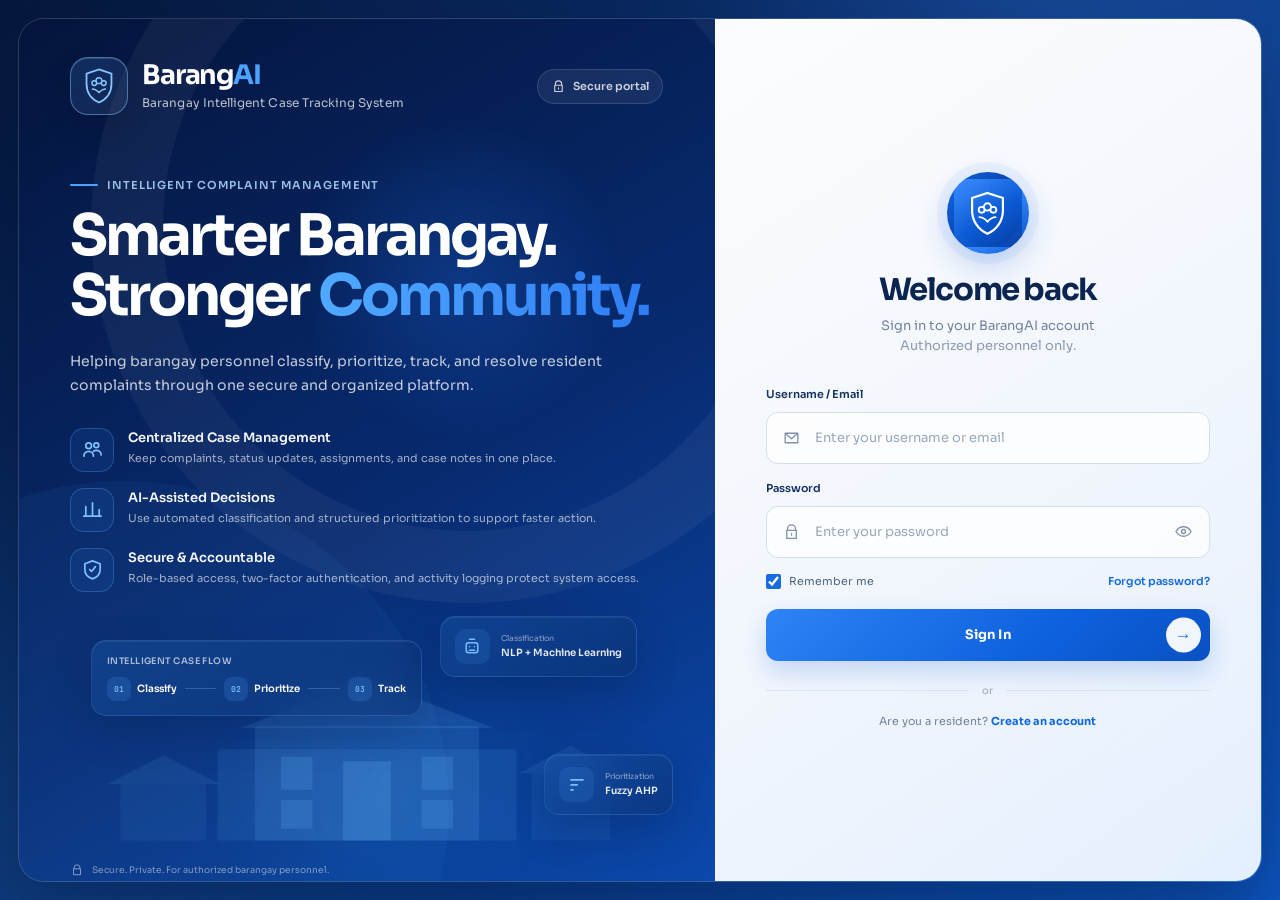
==== commit 02782388: "Emhance UI LogIn Form" ====
--- a/login.html
+++ b/login.html
@@ -1,364 +1,1153 @@
-<!DOCTYPE html>
-<html lang="en">
-<head>
-<meta charset="UTF-8">
-<meta name="viewport" content="width=device-width, initial-scale=1.0">
-<title>BarangAI – Sign In</title>
-<link rel="stylesheet" href="styles.css">
-<link rel="stylesheet" href="mobile-responsive.css">   <!-- ADD THIS LINE -->
-<style>
-  .auth-switch{text-align:center;margin-top:14px;font-size:12px;color:var(--text3)}
-  .auth-switch a{color:var(--blue);cursor:pointer;font-weight:600;text-decoration:none}
-  .auth-switch a:hover{text-decoration:underline}
-  .auth-msg{margin-top:12px;padding:10px 12px;border-radius:8px;font-size:12px;display:none;line-height:1.5}
-  .auth-msg.err{display:block;background:rgba(192,57,43,.12);color:#c0392b}
-  .auth-msg.ok{display:block;background:rgba(30,126,52,.12);color:#1e7e34}
-  .row2 { display: flex; gap: 12px; width: 100%; box-sizing: border-box; }
-  .row2 .field { flex: 1 1 0; min-width: 0; }
-  .row2 .field .inp {
-  width: 100%; min-width: 0;
-  box-sizing: border-box; /* ADD THIS — was missing, causing overflow */
-}
-  .auth-hidden{display:none !important}
-
-  /* ---- profile modal (added) ---- */
-  .pf-overlay{position:fixed;inset:0;background:rgba(15,39,71,.55);display:none;
-    align-items:center;justify-content:center;z-index:999;padding:18px}
-  .pf-overlay.open{display:flex}
-  .pf-card{background:#fff;border-radius:16px;padding:26px;max-width:440px;width:100%;
-    box-shadow:0 20px 50px rgba(0,0,0,.25);max-height:92vh;overflow:auto}
-  .pf-title{font-size:19px;font-weight:700;color:var(--text1,#1f2a37);margin-bottom:4px}
-  .pf-sub{font-size:13px;color:var(--text3,#6b7685);margin-bottom:16px}
-  .pf-kv{display:flex;justify-content:space-between;padding:11px 0;border-bottom:1px solid #eef1f6;font-size:14px}
-  .pf-kv:last-child{border-bottom:none}
-  .pf-kv span:first-child{color:var(--text3,#6b7685)}
-  .pf-kv span:last-child{font-weight:600;color:var(--text1,#1f2a37)}
-  .pf-row{display:flex;gap:12px}
-  .pf-row .field{flex:1}
-  .pf-actions{display:flex;gap:10px;margin-top:20px}
-  .pf-note{font-size:11px;color:var(--text3,#6b7685);margin-top:12px;line-height:1.5}
-</style>
-</head>
-<body>
-
-<div id="login-screen">
-  <div class="login-deco"></div>
-  <div class="login-deco"></div>
-
-  <!-- LOGIN CARD -->
-  <div class="login-card" id="loginCard">
-    <div class="login-logo">Barang<span>AI</span></div>
-    <div class="login-sub">Barangay Intelligent Case Tracking System<br>Authorized personnel only</div>
-
-    <div id="loginMsg" class="auth-msg"></div>
-
-    <div class="field" style="margin-bottom:12px;">
-      <div class="label">Username / Email</div>
-      <input class="inp filled" id="loginId" type="text" placeholder="Enter your email">
-    </div>
-    <div class="field" style="margin-bottom:20px;">
-      <div class="label">Password</div>
-      <input class="inp filled" id="loginPw" type="password" placeholder="Enter your password">
-    </div>
-    <div style="display:flex;justify-content:space-between;align-items:center;margin-bottom:18px;">
-      <label style="display:flex;align-items:center;gap:6px;font-size:12px;color:var(--text2);">
-        <input type="checkbox" checked> Remember me
-      </label>
-      <span style="font-size:12px;color:var(--blue);cursor:pointer;">Forgot password?</span>
-    </div>
-    <button class="btn btn-primary" style="width:100%;justify-content:center;padding:10px;" id="signInBtn">Sign In →</button>
-    <div style="text-align:center;margin-top:14px;font-size:11px;color:var(--text3);">System access is restricted to authorized barangay personnel only.</div>
-    <div class="auth-switch">Are you a resident? <a id="toSignup">Create an account</a></div>
-  </div>
-
-  <!-- SIGN UP CARD -->
-  <div class="login-card auth-hidden" id="signupCard">
-    <div class="login-logo">Barang<span>AI</span></div>
-    <div class="login-sub">Resident Registration<br>Submit and track your complaints</div>
-
-    <div id="signupMsg" class="auth-msg"></div>
-
-    <div class="field" style="margin-bottom:12px;">
-      <div class="label">Full Name *</div>
-      <input class="inp filled" id="su_name" type="text" placeholder="Juan Dela Cruz">
-    </div>
-    <div class="field" style="margin-bottom:12px;">
-      <div class="label">Email *</div>
-      <input class="inp filled" id="su_email" type="email" placeholder="you@example.com">
-    </div>
-    <div class="field" style="margin-bottom:12px;">
-      <div class="label">Barangay *</div>
-      <select class="inp sel" id="su_brgy"><option value="">Select your barangay…</option></select>
-    </div>
-    <div class="row2">
-      <div class="field" style="margin-bottom:12px;">
-        <div class="label">Password *</div>
-        <input class="inp filled" id="su_pw" type="password" placeholder="Min 6 chars">
-      </div>
-      <div class="field" style="margin-bottom:12px;">
-        <div class="label">Confirm *</div>
-        <input class="inp filled" id="su_pw2" type="password" placeholder="Re-type">
-      </div>
-    </div>
-    <div class="field" style="margin-bottom:12px;">
-      <div class="label">Phone (optional)</div>
-      <input class="inp filled" id="su_phone" type="text" placeholder="09XXXXXXXXX">
-    </div>
-    <div class="field" style="margin-bottom:20px;">
-      <div class="label">Address (optional)</div>
-      <input class="inp filled" id="su_addr" type="text" placeholder="House no., street, purok">
-    </div>
-    <button class="btn btn-primary" style="width:100%;justify-content:center;padding:10px;" id="signUpBtn">Create Account →</button>
-    <div class="auth-switch">Already have an account? <a id="toLogin">Sign in</a></div>
-  </div>
-
-</div>
-
-<!-- ════════ PROFILE SETUP MODAL (first login — forced) ════════ -->
-<div class="pf-overlay" id="setupOverlay">
-  <div class="pf-card">
-    <div class="pf-title">Complete your profile</div>
-    <div class="pf-sub">Welcome! Please confirm your details before continuing.</div>
-    <div id="setupMsg" class="auth-msg"></div>
-
-    <div class="field" style="margin-bottom:12px;">
-      <div class="label">Full name *</div>
-      <input class="inp filled" id="pf_name" type="text">
-    </div>
-    <div class="pf-row">
-      <div class="field" style="margin-bottom:12px;">
-        <div class="label">Email *</div>
-        <input class="inp filled" id="pf_email" type="email">
-      </div>
-      <div class="field" style="margin-bottom:12px;">
-        <div class="label">Phone</div>
-        <input class="inp filled" id="pf_phone" type="text" placeholder="09XXXXXXXXX">
-      </div>
-    </div>
-    <div class="field" style="margin-bottom:12px;">
-      <div class="label">Address</div>
-      <input class="inp filled" id="pf_addr" type="text" placeholder="Office / address">
-    </div>
-    <div class="pf-row">
-      <div class="field" style="margin-bottom:12px;">
-        <div class="label">Role (assigned — read only)</div>
-        <input class="inp filled" id="pf_role" type="text" disabled style="background:#f6f8fb;color:#6b7685;">
-      </div>
-      <div class="field" style="margin-bottom:12px;">
-        <div class="label">New password (optional)</div>
-        <input class="inp filled" id="pf_pw" type="password" placeholder="Leave blank to keep">
-      </div>
-    </div>
-    <div class="pf-actions">
-      <button class="btn btn-primary" style="flex:1;justify-content:center;padding:10px;" id="pfSaveBtn">Save &amp; continue →</button>
-    </div>
-    <div class="pf-note">Your role is set by the system and can't be changed here. This prevents anyone from granting themselves admin access.</div>
-  </div>
-</div>
-
-<!-- ════════ CONFIRM MODAL (returning login) ════════ -->
-<div class="pf-overlay" id="confirmOverlay">
-  <div class="pf-card">
-    <div class="pf-title">You're signing in as</div>
-    <div class="pf-sub">Confirm your details to continue.</div>
-    <div class="pf-kv"><span>Name</span><span id="cf_name">—</span></div>
-    <div class="pf-kv"><span>Email</span><span id="cf_email">—</span></div>
-    <div class="pf-kv"><span>Role</span><span id="cf_role">—</span></div>
-    <div class="pf-kv"><span>Last login</span><span id="cf_last">—</span></div>
-    <div class="pf-actions">
-      <button class="btn btn-primary" style="flex:1;justify-content:center;padding:10px;" id="cfConfirmBtn">Confirm &amp; continue →</button>
-      <button class="btn" style="justify-content:center;padding:10px 16px;border:1px solid #e3e8ef;background:#fff;" id="cfEditBtn">Edit</button>
-    </div>
-  </div>
-</div>
-
-<script>
-const AUTH    = 'api/auth.php';
-const PROFILE = 'api/profile.php';
-const $ = id => document.getElementById(id);
-
-let _redirectTo = 'index.html';   // where to go once the gate passes
-
-function showMsg(elId, type, text){ const el=$(elId); el.className='auth-msg '+type; el.textContent=text; }
-function clearMsg(elId){ $(elId).className='auth-msg'; $(elId).textContent=''; }
-
-$('toSignup').addEventListener('click', function(){
-  $('loginCard').classList.add('auth-hidden');
-  $('signupCard').classList.remove('auth-hidden');
-  loadBarangays();
-});
-$('toLogin').addEventListener('click', function(){
-  $('signupCard').classList.add('auth-hidden');
-  $('loginCard').classList.remove('auth-hidden');
-});
-
-/* ════════ LOGIN + PROFILE GATE ════════ */
-async function doLogin(){
-  clearMsg('loginMsg');
-  var id = $('loginId').value.trim();
-  var pw = $('loginPw').value;
-  if (!id || !pw){ showMsg('loginMsg','err','Enter your username/email and password.'); return; }
-  $('signInBtn').disabled = true;
-  $('signInBtn').textContent = 'Signing in…';
-  try {
-    var res = await fetch(AUTH + '?action=login', {
-      method:'POST', headers:{'Content-Type':'application/json'},
-      credentials:'include',
-      body: JSON.stringify({
-    identifier: id,
-    password: pw,
-    remember_me: document.querySelector('input[type="checkbox"]').checked
-})
-    });
-    var data = await res.json();
-    if (!data.ok){
-      showMsg('loginMsg','err', data.error || 'Login failed.');
-      resetSignIn();
-      return;
-    }
-
-    // where to land after the gate
-    _redirectTo = data.role === 'admin' ? 'index.html' : 'resident.html';
-
-    // Residents skip the profile gate entirely
-    if (data.role !== 'admin'){
-      go();
-      return;
-    }
-
-    // Admin gate: first login (0) = forced setup, else = confirm screen
-    if (Number(data.profile_completed) === 0){
-      await openSetup();
-    } else {
-      openConfirm(data.name, data.role, data.last_login);
-    }
-  } catch(e){
-    showMsg('loginMsg','err','Cannot reach server. Is Apache & MySQL running?');
-    resetSignIn();
-  }
-}
-function resetSignIn(){ $('signInBtn').disabled=false; $('signInBtn').textContent='Sign In →'; }
-function go(){ location.href = _redirectTo; }
-
-/* ---- Confirm modal (returning admin) ---- */
-function openConfirm(name, role, lastLogin){
-  $('cf_name').textContent  = name || '—';
-  $('cf_role').textContent  = role === 'admin' ? 'Administrator' : (role || '—');
-  $('cf_last').textContent  = lastLogin
-      ? new Date(String(lastLogin).replace(' ','T')).toLocaleString()
-      : 'First login';
-  // email comes from get_profile so the confirm card is fully populated
-  fetchProfile().then(function(p){
-    $('cf_email').textContent = p && p.email ? p.email : '—';
-  });
-  $('confirmOverlay').classList.add('open');
-}
-$('cfConfirmBtn').addEventListener('click', go);
-$('cfEditBtn').addEventListener('click', function(){
-  $('confirmOverlay').classList.remove('open');
-  openSetup();
-});
-
-/* ---- Setup modal (first login or "Edit") ---- */
-async function fetchProfile(){
-  try {
-    var res = await fetch(PROFILE + '?action=get_profile', {credentials:'include'});
-    var data = await res.json();
-    return data.ok ? data.profile : null;
-  } catch(e){ return null; }
-}
-async function openSetup(){
-  var p = await fetchProfile();
-  if (p){
-    $('pf_name').value  = p.full_name || '';
-    $('pf_email').value = p.email     || '';
-    $('pf_phone').value = p.phone     || '';
-    $('pf_addr').value  = p.address   || '';
-    $('pf_role').value  = p.role === 'admin' ? 'Administrator' : (p.role || '');
-  }
-  $('confirmOverlay').classList.remove('open');
-  $('setupOverlay').classList.add('open');
-  resetSignIn();
-}
-$('pfSaveBtn').addEventListener('click', async function(){
-  clearMsg('setupMsg');
-  var name  = $('pf_name').value.trim();
-  var email = $('pf_email').value.trim();
-  if (!name || !email){ showMsg('setupMsg','err','Name and email are required.'); return; }
-  $('pfSaveBtn').disabled = true; $('pfSaveBtn').textContent = 'Saving…';
-  try {
-    var res = await fetch(PROFILE + '?action=update_profile', {
-      method:'POST', headers:{'Content-Type':'application/json'}, credentials:'include',
-      body: JSON.stringify({
-        action:'update_profile',
-        full_name:name, email:email,
-        phone:$('pf_phone').value.trim(),
-        address:$('pf_addr').value.trim(),
-        password:$('pf_pw').value || ''
-      })
-    });
-    var data = await res.json();
-    if (!data.ok){
-      showMsg('setupMsg','err', data.error || 'Could not save.');
-      $('pfSaveBtn').disabled=false; $('pfSaveBtn').textContent='Save & continue →';
-      return;
-    }
-    go();   // profile_completed is now 1 server-side
-  } catch(e){
-    showMsg('setupMsg','err','Cannot reach server.');
-    $('pfSaveBtn').disabled=false; $('pfSaveBtn').textContent='Save & continue →';
-  }
-});
-
-$('signInBtn').addEventListener('click', doLogin);
-$('loginPw').addEventListener('keydown', function(e){ if(e.key==='Enter') doLogin(); });
-
-/* ════════ SIGNUP (unchanged) ════════ */
-var barangaysLoaded = false;
-async function loadBarangays(){
-  if (barangaysLoaded) return;
-  try {
-    var res = await fetch(AUTH + '?action=barangays');
-    var data = await res.json();
-    if (data.ok){
-      var sel = $('su_brgy');
-      data.barangays.forEach(function(b){
-        var o=document.createElement('option'); o.value=b.id; o.textContent=b.name; sel.appendChild(o);
-      });
-      barangaysLoaded = true;
-    }
-  } catch(e){ showMsg('signupMsg','err','Could not load barangay list.'); }
-}
-async function doSignup(){
-  clearMsg('signupMsg');
-  var name=$('su_name').value.trim(), email=$('su_email').value.trim(),
-      brgy=$('su_brgy').value, pw=$('su_pw').value, pw2=$('su_pw2').value,
-      phone=$('su_phone').value.trim(), addr=$('su_addr').value.trim();
-  if (!name||!email||!brgy){ showMsg('signupMsg','err','Fill in name, email, and barangay.'); return; }
-  if (pw.length<6){ showMsg('signupMsg','err','Password must be at least 6 characters.'); return; }
-  if (pw!==pw2){ showMsg('signupMsg','err','Passwords do not match.'); return; }
-  $('signUpBtn').disabled=true; $('signUpBtn').textContent='Creating account…';
-  try {
-    var res = await fetch(AUTH+'?action=signup',{
-      method:'POST',headers:{'Content-Type':'application/json'},
-      body:JSON.stringify({full_name:name,email:email,barangay_id:brgy,password:pw,phone:phone,address:addr})
-    });
-    var data = await res.json();
-    if (data.ok){
-      showMsg('signupMsg','ok','Account created! Redirecting to sign in…');
-      var e2=email;
-      setTimeout(function(){ $('toLogin').click(); $('loginId').value=e2;
-        $('signUpBtn').disabled=false; $('signUpBtn').textContent='Create Account →'; },1300);
-    } else {
-      showMsg('signupMsg','err', data.error||'Sign up failed.');
-      $('signUpBtn').disabled=false; $('signUpBtn').textContent='Create Account →';
-    }
-  } catch(e){
-    showMsg('signupMsg','err','Cannot reach server.');
-    $('signUpBtn').disabled=false; $('signUpBtn').textContent='Create Account →';
-  }
-}
-$('signUpBtn').addEventListener('click', doSignup);
-</script>
-</body>
+<!DOCTYPE html>
+<html lang="en">
+<head>
+<meta charset="UTF-8">
+<meta name="viewport" content="width=device-width, initial-scale=1.0, viewport-fit=cover">
+<title>BarangAI – Sign In</title>
+<link rel="stylesheet" href="styles.css?v=20260828-loginui1">
+<link rel="stylesheet" href="mobile-responsive.css?v=20260828-loginui1">   <!-- ADD THIS LINE -->
+<style>
+  .auth-switch{text-align:center;margin-top:14px;font-size:12px;color:var(--text3)}
+  .auth-switch a{color:var(--blue);cursor:pointer;font-weight:600;text-decoration:none}
+  .auth-switch a:hover{text-decoration:underline}
+  .auth-msg{margin-top:12px;padding:10px 12px;border-radius:8px;font-size:12px;display:none;line-height:1.5}
+  .auth-msg.err{display:block;background:rgba(192,57,43,.12);color:#c0392b}
+  .auth-msg.ok{display:block;background:rgba(30,126,52,.12);color:#1e7e34}
+  .row2 { display: flex; gap: 12px; width: 100%; box-sizing: border-box; }
+  .row2 .field { flex: 1 1 0; min-width: 0; }
+  .row2 .field .inp {
+  width: 100%; min-width: 0;
+  box-sizing: border-box; /* ADD THIS — was missing, causing overflow */
+}
+  .auth-hidden{display:none !important}
+
+  /* ---- profile modal (added) ---- */
+  .pf-overlay{position:fixed;inset:0;background:rgba(15,39,71,.55);display:none;
+    align-items:center;justify-content:center;z-index:999;padding:18px}
+  .pf-overlay.open{display:flex}
+  .pf-card{background:#fff;border-radius:16px;padding:26px;max-width:440px;width:100%;
+    box-shadow:0 20px 50px rgba(0,0,0,.25);max-height:92vh;overflow:auto}
+  .pf-title{font-size:19px;font-weight:700;color:var(--text1,#1f2a37);margin-bottom:4px}
+  .pf-sub{font-size:13px;color:var(--text3,#6b7685);margin-bottom:16px}
+  .pf-kv{display:flex;justify-content:space-between;padding:11px 0;border-bottom:1px solid #eef1f6;font-size:14px}
+  .pf-kv:last-child{border-bottom:none}
+  .pf-kv span:first-child{color:var(--text3,#6b7685)}
+  .pf-kv span:last-child{font-weight:600;color:var(--text1,#1f2a37)}
+  .pf-row{display:flex;gap:12px}
+  .pf-row .field{flex:1}
+  .pf-actions{display:flex;gap:10px;margin-top:20px}
+  .pf-note{font-size:11px;color:var(--text3,#6b7685);margin-top:12px;line-height:1.5}
+
+  /* ---- 2FA modal ---- */
+  .twofa-code{
+    width:100%;
+    box-sizing:border-box;
+    text-align:center;
+    font-size:24px;
+    letter-spacing:8px;
+    font-weight:700;
+    padding:12px 14px;
+  }
+  .twofa-help{
+    font-size:12px;
+    color:var(--text3,#6b7685);
+    line-height:1.6;
+    margin:8px 0 14px;
+  }
+  .twofa-key{
+    font-family:monospace;
+    font-size:16px;
+    font-weight:700;
+    letter-spacing:1px;
+    word-break:break-word;
+    background:#f6f8fb;
+    border:1px solid #e3e8ef;
+    border-radius:9px;
+    padding:13px;
+    margin:8px 0 14px;
+    user-select:all;
+  }
+  .twofa-actions{display:flex;gap:10px;margin-top:14px}
+  .twofa-actions .btn{flex:1;justify-content:center}
+  .recovery-grid{
+    display:grid;
+    grid-template-columns:1fr 1fr;
+    gap:8px;
+    margin:12px 0 16px;
+  }
+  .recovery-code{
+    font-family:monospace;
+    font-weight:700;
+    text-align:center;
+    background:#f6f8fb;
+    border:1px solid #e3e8ef;
+    border-radius:8px;
+    padding:9px 6px;
+  }
+  .twofa-linkbtn{
+    width:100%;
+    border:0;
+    background:transparent;
+    color:#2369bd;
+    font-weight:700;
+    cursor:pointer;
+    padding:10px 6px 2px;
+    text-align:center;
+  }
+  .twofa-linkbtn:hover{text-decoration:underline}
+  .twofa-warning{
+    font-size:12px;
+    line-height:1.55;
+    padding:10px 12px;
+    border-radius:8px;
+    background:#fff8df;
+    color:#725600;
+    margin:10px 0;
+  }
+  @media(max-width:480px){
+    .recovery-grid{grid-template-columns:1fr}
+    .twofa-actions{flex-direction:column}
+  }
+
+</style>
+</head>
+<body class="login-page">
+
+<div id="login-screen" class="login-layout">
+  <div class="login-shell">
+
+    <!-- ═════════════ LEFT: BARANGAI BRAND / SYSTEM OVERVIEW ═════════════ -->
+    <section class="login-hero" aria-label="BarangAI system overview">
+      <div class="hero-glow hero-glow-one"></div>
+      <div class="hero-glow hero-glow-two"></div>
+
+      <div class="hero-top">
+        <div class="hero-brand">
+          <div class="hero-logo-mark" aria-hidden="true">
+            <svg viewBox="0 0 64 64" focusable="false">
+              <path d="M32 4 53 11v17c0 14.1-8.2 25.8-21 31.7C19.2 53.8 11 42.1 11 28V11L32 4Z" fill="none" stroke="currentColor" stroke-width="3"/>
+              <path d="M21 37c4.1 0 7.1 1.9 11 6 3.9-4.1 6.9-6 11-6M24 31a4 4 0 1 0 0-8 4 4 0 0 0 0 8Zm16 0a4 4 0 1 0 0-8 4 4 0 0 0 0 8ZM32 28a5 5 0 1 0 0-10 5 5 0 0 0 0 10Z" fill="none" stroke="currentColor" stroke-width="2.5" stroke-linecap="round"/>
+            </svg>
+          </div>
+          <div>
+            <div class="hero-logo-text">Barang<span>AI</span></div>
+            <div class="hero-logo-sub">Barangay Intelligent Case Tracking System</div>
+          </div>
+        </div>
+        <div class="hero-secure-pill">
+          <svg viewBox="0 0 24 24" aria-hidden="true"><path d="M7 10V8a5 5 0 0 1 10 0v2m-11 0h12v10H6V10Zm6 4v2" fill="none" stroke="currentColor" stroke-width="1.8" stroke-linecap="round" stroke-linejoin="round"/></svg>
+          Secure portal
+        </div>
+      </div>
+
+      <div class="hero-content">
+        <div class="hero-eyebrow"><span></span> Intelligent complaint management</div>
+        <h1 class="hero-title">Smarter Barangay.<br>Stronger <span>Community.</span></h1>
+        <p class="hero-desc">
+          Helping barangay personnel classify, prioritize, track, and resolve resident complaints through one secure and organized platform.
+        </p>
+
+        <div class="hero-features">
+          <div class="hero-feature">
+            <div class="hero-feature-icon" aria-hidden="true">
+              <svg viewBox="0 0 24 24"><path d="M8 11a3 3 0 1 0 0-6 3 3 0 0 0 0 6Zm8-1a2.5 2.5 0 1 0 0-5 2.5 2.5 0 0 0 0 5ZM3 19c0-3.1 2.3-5 5-5s5 1.9 5 5m0-5.2c.8-.5 1.8-.8 2.9-.8 2.8 0 5.1 1.8 5.1 4.7" fill="none" stroke="currentColor" stroke-width="1.8" stroke-linecap="round"/></svg>
+            </div>
+            <div>
+              <div class="hero-feature-title">Centralized Case Management</div>
+              <div class="hero-feature-text">Keep complaints, status updates, assignments, and case notes in one place.</div>
+            </div>
+          </div>
+
+          <div class="hero-feature">
+            <div class="hero-feature-icon" aria-hidden="true">
+              <svg viewBox="0 0 24 24"><path d="M5 19V9m7 10V5m7 14v-7M3 19h18" fill="none" stroke="currentColor" stroke-width="1.8" stroke-linecap="round"/></svg>
+            </div>
+            <div>
+              <div class="hero-feature-title">AI-Assisted Decisions</div>
+              <div class="hero-feature-text">Use automated classification and structured prioritization to support faster action.</div>
+            </div>
+          </div>
+
+          <div class="hero-feature">
+            <div class="hero-feature-icon" aria-hidden="true">
+              <svg viewBox="0 0 24 24"><path d="M12 3 20 6v6c0 4.8-2.9 8-8 9.8C6.9 20 4 16.8 4 12V6l8-3Zm-3 9 2 2 4-5" fill="none" stroke="currentColor" stroke-width="1.8" stroke-linecap="round" stroke-linejoin="round"/></svg>
+            </div>
+            <div>
+              <div class="hero-feature-title">Secure &amp; Accountable</div>
+              <div class="hero-feature-text">Role-based access, two-factor authentication, and activity logging protect system access.</div>
+            </div>
+          </div>
+        </div>
+      </div>
+
+      <!-- Decorative dashboard preview — no fake live statistics -->
+      <div class="hero-visual" aria-hidden="true">
+        <svg class="barangay-silhouette" viewBox="0 0 820 270" preserveAspectRatio="xMidYMax meet">
+          <g fill="currentColor">
+            <rect x="210" y="118" width="400" height="122" rx="4" opacity=".12"/>
+            <rect x="260" y="87" width="300" height="153" rx="3" opacity=".16"/>
+            <path d="M240 90 410 24 580 90Z" opacity=".18"/>
+            <rect x="378" y="134" width="64" height="106" opacity=".25"/>
+            <rect x="295" y="128" width="42" height="44" opacity=".22"/>
+            <rect x="483" y="128" width="42" height="44" opacity=".22"/>
+            <rect x="295" y="186" width="42" height="38" opacity=".22"/>
+            <rect x="483" y="186" width="42" height="38" opacity=".22"/>
+            <rect x="80" y="165" width="115" height="75" opacity=".09"/>
+            <path d="M62 165 138 126 214 165Z" opacity=".12"/>
+            <rect x="630" y="150" width="105" height="90" opacity=".09"/>
+            <path d="M614 150 682 113 750 150Z" opacity=".12"/>
+          </g>
+        </svg>
+
+        <div class="preview-card preview-flow">
+          <div class="preview-card-label">Intelligent case flow</div>
+          <div class="flow-steps">
+            <div><span>01</span> Classify</div>
+            <i></i>
+            <div><span>02</span> Prioritize</div>
+            <i></i>
+            <div><span>03</span> Track</div>
+          </div>
+        </div>
+
+        <div class="preview-card preview-ai">
+          <div class="preview-mini-icon">
+            <svg viewBox="0 0 24 24"><path d="M9 4h6m-7 4h8a3 3 0 0 1 3 3v6a3 3 0 0 1-3 3H8a3 3 0 0 1-3-3v-6a3 3 0 0 1 3-3Zm1 5h.01M15 13h.01M9 17h6" fill="none" stroke="currentColor" stroke-width="1.8" stroke-linecap="round"/></svg>
+          </div>
+          <div><small>Classification</small><strong>NLP + Machine Learning</strong></div>
+        </div>
+
+        <div class="preview-card preview-priority">
+          <div class="preview-mini-icon">
+            <svg viewBox="0 0 24 24"><path d="M4 18h4v2H4v-2Zm0-6h9v2H4v-2Zm0-6h16v2H4V6Z" fill="currentColor"/></svg>
+          </div>
+          <div><small>Prioritization</small><strong>Fuzzy AHP</strong></div>
+        </div>
+      </div>
+
+      <div class="hero-footer">
+        <svg viewBox="0 0 24 24" aria-hidden="true"><path d="M7 10V8a5 5 0 0 1 10 0v2m-11 0h12v10H6V10Z" fill="none" stroke="currentColor" stroke-width="1.7"/></svg>
+        Secure. Private. For authorized barangay personnel.
+      </div>
+    </section>
+
+    <!-- ═════════════ RIGHT: AUTHENTICATION ═════════════ -->
+    <section class="login-form-side">
+      <div class="login-form-inner">
+
+        <!-- LOGIN CARD -->
+        <div class="auth-card" id="loginCard">
+          <div class="auth-mark" aria-hidden="true">
+            <svg viewBox="0 0 64 64" focusable="false">
+              <path d="M32 4 53 11v17c0 14.1-8.2 25.8-21 31.7C19.2 53.8 11 42.1 11 28V11L32 4Z" fill="none" stroke="currentColor" stroke-width="3"/>
+              <path d="M21 37c4.1 0 7.1 1.9 11 6 3.9-4.1 6.9-6 11-6M24 31a4 4 0 1 0 0-8 4 4 0 0 0 0 8Zm16 0a4 4 0 1 0 0-8 4 4 0 0 0 0 8ZM32 28a5 5 0 1 0 0-10 5 5 0 0 0 0 10Z" fill="none" stroke="currentColor" stroke-width="2.5" stroke-linecap="round"/>
+            </svg>
+          </div>
+
+          <div class="auth-heading">
+            <h2>Welcome back</h2>
+            <p>Sign in to your BarangAI account<br><span>Authorized personnel only.</span></p>
+          </div>
+
+          <div id="loginMsg" class="auth-msg"></div>
+
+          <div class="field auth-field">
+            <div class="label">Username / Email</div>
+            <div class="auth-input-wrap">
+              <span class="auth-input-icon" aria-hidden="true">
+                <svg viewBox="0 0 24 24"><path d="M4 6h16v12H4V6Zm1 1 7 6 7-6" fill="none" stroke="currentColor" stroke-width="1.7" stroke-linejoin="round"/></svg>
+              </span>
+              <input class="inp filled auth-input" id="loginId" type="text" autocomplete="username" placeholder="Enter your username or email">
+            </div>
+          </div>
+
+          <div class="field auth-field">
+            <div class="label">Password</div>
+            <div class="auth-input-wrap">
+              <span class="auth-input-icon" aria-hidden="true">
+                <svg viewBox="0 0 24 24"><path d="M7 10V8a5 5 0 0 1 10 0v2m-11 0h12v10H6V10Zm6 4v2" fill="none" stroke="currentColor" stroke-width="1.7" stroke-linecap="round"/></svg>
+              </span>
+              <input class="inp filled auth-input has-action" id="loginPw" type="password" autocomplete="current-password" placeholder="Enter your password">
+              <button class="auth-input-action" id="toggleLoginPw" type="button" aria-label="Show password" title="Show password">
+                <svg class="eye-open" viewBox="0 0 24 24"><path d="M2.5 12s3.5-6 9.5-6 9.5 6 9.5 6-3.5 6-9.5 6-9.5-6-9.5-6Zm9.5 2.5a2.5 2.5 0 1 0 0-5 2.5 2.5 0 0 0 0 5Z" fill="none" stroke="currentColor" stroke-width="1.7"/></svg>
+                <svg class="eye-closed" viewBox="0 0 24 24"><path d="m3 3 18 18M10.6 6.2c.5-.1.9-.2 1.4-.2 6 0 9.5 6 9.5 6a17 17 0 0 1-2.1 2.8M6.1 6.1C3.8 7.7 2.5 12 2.5 12s3.5 6 9.5 6c1.5 0 2.8-.4 4-.9M9.9 9.9A2.5 2.5 0 0 0 14.1 14" fill="none" stroke="currentColor" stroke-width="1.7" stroke-linecap="round"/></svg>
+              </button>
+            </div>
+          </div>
+
+          <div class="auth-meta">
+            <label class="remember-row">
+              <input type="checkbox" checked>
+              <span>Remember me</span>
+            </label>
+            <span class="auth-link" role="button" tabindex="0">Forgot password?</span>
+          </div>
+
+          <button class="btn btn-primary auth-submit" id="signInBtn">
+            <span>Sign In</span>
+            <span class="auth-submit-arrow" aria-hidden="true">→</span>
+          </button>
+
+          <div class="auth-divider"><span>or</span></div>
+
+          <div class="auth-switch">Are you a resident? <a id="toSignup">Create an account</a></div>
+        </div>
+
+        <!-- SIGN UP CARD -->
+        <div class="auth-card auth-card-signup auth-hidden" id="signupCard">
+          <div class="auth-mark auth-mark-small" aria-hidden="true">
+            <svg viewBox="0 0 24 24"><path d="M12 12a4 4 0 1 0 0-8 4 4 0 0 0 0 8Zm-7 8c0-4 3-6 7-6s7 2 7 6M19 8v6m-3-3h6" fill="none" stroke="currentColor" stroke-width="1.7" stroke-linecap="round"/></svg>
+          </div>
+
+          <div class="auth-heading signup-heading">
+            <h2>Create resident account</h2>
+            <p>Submit complaints and track their progress through BarangAI.</p>
+          </div>
+
+          <div id="signupMsg" class="auth-msg"></div>
+
+          <div class="signup-grid">
+            <div class="field auth-field signup-span-2">
+              <div class="label">Full Name *</div>
+              <input class="inp filled auth-input plain" id="su_name" type="text" autocomplete="name" placeholder="Juan Dela Cruz">
+            </div>
+
+            <div class="field auth-field">
+              <div class="label">Email *</div>
+              <input class="inp filled auth-input plain" id="su_email" type="email" autocomplete="email" placeholder="you@example.com">
+            </div>
+
+            <div class="field auth-field">
+              <div class="label">Barangay *</div>
+              <select class="inp sel auth-input plain" id="su_brgy"><option value="">Select your barangay…</option></select>
+            </div>
+
+            <div class="field auth-field">
+              <div class="label">Password *</div>
+              <input class="inp filled auth-input plain" id="su_pw" type="password" autocomplete="new-password" placeholder="Min. 8 characters">
+            </div>
+
+            <div class="field auth-field">
+              <div class="label">Confirm Password *</div>
+              <input class="inp filled auth-input plain" id="su_pw2" type="password" autocomplete="new-password" placeholder="Re-type password">
+            </div>
+
+            <div class="field auth-field">
+              <div class="label">Phone (optional)</div>
+              <input class="inp filled auth-input plain" id="su_phone" type="text" autocomplete="tel" placeholder="09XXXXXXXXX">
+            </div>
+
+            <div class="field auth-field">
+              <div class="label">Address (optional)</div>
+              <input class="inp filled auth-input plain" id="su_addr" type="text" autocomplete="street-address" placeholder="House no., street, purok">
+            </div>
+          </div>
+
+          <button class="btn btn-primary auth-submit" id="signUpBtn">
+            <span>Create Account</span>
+            <span class="auth-submit-arrow" aria-hidden="true">→</span>
+          </button>
+
+          <div class="auth-switch">Already have an account? <a id="toLogin">Sign in</a></div>
+        </div>
+
+      </div>
+    </section>
+  </div>
+</div>
+
+
+<!-- ════════ TWO-FACTOR AUTHENTICATION MODAL ════════ -->
+<div class="pf-overlay" id="twoFactorOverlay">
+  <div class="pf-card">
+
+    <!-- Returning administrator: normal TOTP verification -->
+    <div id="twofaVerifyView">
+      <div class="pf-title">Two-Factor Authentication</div>
+      <div class="pf-sub">Enter the 6-digit code shown in your Microsoft Authenticator app.</div>
+      <div id="twofaMsg" class="auth-msg"></div>
+
+      <div class="field" style="margin-bottom:12px;">
+        <div class="label">Authenticator code</div>
+        <input class="inp filled twofa-code" id="twofaCode"
+          type="text" inputmode="numeric" autocomplete="one-time-code"
+          maxlength="6" placeholder="000000">
+      </div>
+
+      <div class="twofa-help">
+        Open Microsoft Authenticator and use the current code under your BarangAI account.
+        Codes change automatically, so use the newest one shown.
+      </div>
+
+      <div class="twofa-actions">
+        <button class="btn btn-primary" id="twofaVerifyBtn">Verify &amp; Continue →</button>
+        <button class="btn" id="twofaCancelBtn"
+          style="border:1px solid #e3e8ef;background:#fff;">Cancel</button>
+      </div>
+
+      <button class="twofa-linkbtn" id="useRecoveryBtn" type="button">
+        Use a recovery code instead
+      </button>
+    </div>
+
+    <!-- Recovery-code login -->
+    <div id="twofaRecoveryLoginView" class="auth-hidden">
+      <div class="pf-title">Use a recovery code</div>
+      <div class="pf-sub">
+        Enter one of the single-use recovery codes you saved when 2FA was enabled.
+      </div>
+      <div id="recoveryLoginMsg" class="auth-msg"></div>
+
+      <div class="field" style="margin-bottom:12px;">
+        <div class="label">Recovery code</div>
+        <input class="inp filled" id="recoveryLoginCode"
+          type="text" autocomplete="off" maxlength="11"
+          placeholder="ABCDE-12345"
+          style="text-transform:uppercase;font-family:monospace;font-weight:700;letter-spacing:1px;">
+      </div>
+
+      <div class="twofa-warning">
+        Each recovery code works only once. After a successful login, that code is permanently marked as used.
+      </div>
+
+      <div class="twofa-actions">
+        <button class="btn btn-primary" id="recoveryLoginBtn">
+          Use Recovery Code &amp; Continue →
+        </button>
+        <button class="btn" id="backToAuthenticatorBtn"
+          style="border:1px solid #e3e8ef;background:#fff;">
+          Back
+        </button>
+      </div>
+    </div>
+
+    <!-- First-time administrator enrollment -->
+    <div id="twofaEnrollView" class="auth-hidden">
+      <div class="pf-title">Secure your administrator account</div>
+      <div class="pf-sub">Two-factor authentication is required before you can access the BarangAI dashboard.</div>
+      <div id="enrollMsg" class="auth-msg"></div>
+
+      <div class="twofa-help">
+        In Microsoft Authenticator, tap <strong>+</strong> → <strong>Other account</strong> →
+        <strong>Enter code manually</strong>. Use the account name and setup key shown below.
+      </div>
+
+      <div class="pf-kv"><span>Issuer</span><span id="enrollIssuer">BarangAI</span></div>
+      <div class="pf-kv"><span>Account</span><span id="enrollAccount">—</span></div>
+
+      <div class="label" style="margin-top:14px;">Manual setup key</div>
+      <div class="twofa-key" id="enrollSetupKey">Generating…</div>
+
+      <div class="twofa-warning">
+        Keep this setup key private. Anyone with this key could generate your authentication codes.
+      </div>
+
+      <div class="field" style="margin-top:14px;">
+        <div class="label">Current 6-digit code</div>
+        <input class="inp filled twofa-code" id="enrollCode"
+          type="text" inputmode="numeric" autocomplete="one-time-code"
+          maxlength="6" placeholder="000000">
+      </div>
+
+      <div class="twofa-actions">
+        <button class="btn btn-primary" id="enrollVerifyBtn">Verify &amp; Enable 2FA →</button>
+        <button class="btn" id="enrollCancelBtn"
+          style="border:1px solid #e3e8ef;background:#fff;">Cancel</button>
+      </div>
+    </div>
+
+    <!-- Recovery codes shown once after successful enrollment -->
+    <div id="twofaRecoveryView" class="auth-hidden">
+      <div class="pf-title">Save your recovery codes</div>
+      <div class="pf-sub">Two-factor authentication is enabled. Save these codes before continuing.</div>
+
+      <div class="twofa-warning">
+        Each recovery code can be used only once if you lose access to Microsoft Authenticator.
+        BarangAI stores only hashed copies and will not show these exact codes again.
+      </div>
+
+      <div class="recovery-grid" id="recoveryCodeList"></div>
+
+      <button class="btn btn-primary"
+        style="width:100%;justify-content:center;padding:10px;"
+        id="recoverySavedBtn">
+        I have saved my recovery codes
+      </button>
+    </div>
+
+  </div>
+</div>
+
+<!-- ════════ PROFILE SETUP MODAL (first login — forced) ════════ -->
+<div class="pf-overlay" id="setupOverlay">
+  <div class="pf-card">
+    <div class="pf-title">Complete your profile</div>
+    <div class="pf-sub">Welcome! Please confirm your details before continuing.</div>
+    <div id="setupMsg" class="auth-msg"></div>
+
+    <div class="field" style="margin-bottom:12px;">
+      <div class="label">Full name *</div>
+      <input class="inp filled" id="pf_name" type="text">
+    </div>
+    <div class="pf-row">
+      <div class="field" style="margin-bottom:12px;">
+        <div class="label">Email *</div>
+        <input class="inp filled" id="pf_email" type="email">
+      </div>
+      <div class="field" style="margin-bottom:12px;">
+        <div class="label">Phone</div>
+        <input class="inp filled" id="pf_phone" type="text" placeholder="09XXXXXXXXX">
+      </div>
+    </div>
+    <div class="field" style="margin-bottom:12px;">
+      <div class="label">Address</div>
+      <input class="inp filled" id="pf_addr" type="text" placeholder="Office / address">
+    </div>
+    <div class="pf-row">
+      <div class="field" style="margin-bottom:12px;">
+        <div class="label">Role (assigned — read only)</div>
+        <input class="inp filled" id="pf_role" type="text" disabled style="background:#f6f8fb;color:#6b7685;">
+      </div>
+      <div class="field" style="margin-bottom:12px;">
+        <div class="label">New password (optional)</div>
+        <input class="inp filled" id="pf_pw" type="password" placeholder="Leave blank to keep">
+      </div>
+    </div>
+    <div class="pf-actions">
+      <button class="btn btn-primary" style="flex:1;justify-content:center;padding:10px;" id="pfSaveBtn">Save &amp; continue →</button>
+    </div>
+    <div class="pf-note">Your role is set by the system and can't be changed here. This prevents anyone from granting themselves admin access.</div>
+  </div>
+</div>
+
+<!-- ════════ CONFIRM MODAL (returning login) ════════ -->
+<div class="pf-overlay" id="confirmOverlay">
+  <div class="pf-card">
+    <div class="pf-title">You're signing in as</div>
+    <div class="pf-sub">Confirm your details to continue.</div>
+    <div class="pf-kv"><span>Name</span><span id="cf_name">—</span></div>
+    <div class="pf-kv"><span>Email</span><span id="cf_email">—</span></div>
+    <div class="pf-kv"><span>Role</span><span id="cf_role">—</span></div>
+    <div class="pf-kv"><span>Last login</span><span id="cf_last">—</span></div>
+    <div class="pf-actions">
+      <button class="btn btn-primary" style="flex:1;justify-content:center;padding:10px;" id="cfConfirmBtn">Confirm &amp; continue →</button>
+      <button class="btn" style="justify-content:center;padding:10px 16px;border:1px solid #e3e8ef;background:#fff;" id="cfEditBtn">Edit</button>
+    </div>
+  </div>
+</div>
+
+<script src="js/password-rules.js"></script>
+<script>
+const AUTH    = 'api/auth.php';
+const PROFILE = 'api/profile.php';
+const $ = id => document.getElementById(id);
+
+let _redirectTo = 'index.html';   // where to go once the gate passes
+
+function isAdministrativeRole(role){
+  return role === 'admin' || role === 'super_admin';
+}
+
+function showMsg(elId, type, text){ const el=$(elId); el.className='auth-msg '+type; el.textContent=text; }
+function clearMsg(elId){ $(elId).className='auth-msg'; $(elId).textContent=''; }
+
+/* Explain server-forced sign-outs, including live administrator disable. */
+(function showAccountNotice(){
+  const params = new URLSearchParams(location.search);
+  const notice = params.get('notice');
+  const messages = {
+    account_disabled: 'Your account has been temporarily disabled by a barangay administrator. You cannot submit or track complaints until your account is re-enabled. Please contact your barangay office for assistance.',
+    account_pending: 'Your account is awaiting approval from your barangay office. Please check back later.',
+    account_unavailable: 'Your account is no longer available. Please contact your barangay office.',
+    role_changed: 'Your account access has changed. Please sign in again to continue with your current role.',
+    session_expired: 'Your session has ended. Please sign in again.'
+  };
+
+  if (notice && messages[notice]) {
+    showMsg('loginMsg', 'err', messages[notice]);
+    history.replaceState({}, document.title, location.pathname);
+  }
+})();
+
+$('toSignup').addEventListener('click', function(){
+  $('loginCard').classList.add('auth-hidden');
+  $('signupCard').classList.remove('auth-hidden');
+  loadBarangays();
+});
+$('toLogin').addEventListener('click', function(){
+  $('signupCard').classList.add('auth-hidden');
+  $('loginCard').classList.remove('auth-hidden');
+});
+
+/* Login password visibility toggle — UI only, no authentication logic changed. */
+$('toggleLoginPw').addEventListener('click', function(){
+  var input = $('loginPw');
+  var showing = input.type === 'text';
+  input.type = showing ? 'password' : 'text';
+  this.classList.toggle('showing', !showing);
+  this.setAttribute('aria-label', showing ? 'Show password' : 'Hide password');
+  this.setAttribute('title', showing ? 'Show password' : 'Hide password');
+  input.focus();
+});
+
+/* ════════ LOGIN + 2FA + PROFILE GATE ════════ */
+async function doLogin(){
+  clearMsg('loginMsg');
+
+  var id = $('loginId').value.trim();
+  var pw = $('loginPw').value;
+
+  if (!id || !pw){
+    showMsg('loginMsg','err','Enter your username/email and password.');
+    return;
+  }
+
+  $('signInBtn').disabled = true;
+  $('signInBtn').textContent = 'Signing in…';
+
+  try {
+    var res = await fetch(AUTH + '?action=login', {
+      method:'POST',
+      headers:{'Content-Type':'application/json'},
+      credentials:'include',
+      body: JSON.stringify({
+        identifier:id,
+        password:pw,
+        remember_me:document.querySelector('#loginCard input[type="checkbox"]').checked
+      })
+    });
+
+    var data = await res.json();
+
+    if (!data.ok){
+      showMsg('loginMsg','err', data.error || 'Login failed.');
+      resetSignIn();
+      return;
+    }
+
+    // Non-administrative users are already fully authenticated
+    // by the backend. Admin and Super Admin must complete 2FA.
+    if (!isAdministrativeRole(data.role)){
+      continueAfterAuthentication(data);
+      return;
+    }
+
+    // Admin password is only factor #1.
+    if (data.requires_2fa === true){
+
+      if (data.enrollment_required === true){
+        await openTwoFactorEnrollment();
+      } else {
+        openTwoFactorVerification();
+      }
+
+      return;
+    }
+
+    // Defensive fallback if backend ever returns an already-authenticated admin.
+    continueAfterAuthentication(data);
+
+  } catch(e){
+    showMsg('loginMsg','err','Cannot reach the BarangAI server. Please try again.');
+    resetSignIn();
+  }
+}
+
+function resetSignIn(){
+  $('signInBtn').disabled=false;
+  $('signInBtn').textContent='Sign In →';
+}
+
+function go(){
+  location.replace(_redirectTo);
+}
+
+function continueAfterAuthentication(data){
+
+  if (data.role === 'resident'){
+    _redirectTo = 'resident.html';
+    go();
+    return;
+  }
+
+  if (data.role === 'admin'){
+    _redirectTo = 'index.html';
+  }
+
+ if (data.role === 'super_admin'){
+
+  _redirectTo = 'index.html';
+
+  if (Number(data.profile_completed) === 0){
+    openSetup();
+    return;
+  }
+
+  go();
+  return;
+  }
+
+  if (data.role !== 'admin'){
+    showMsg(
+      'loginMsg',
+      'err',
+      'This account role does not have a configured destination.'
+    );
+    resetSignIn();
+    return;
+  }
+
+  // Existing Admin profile gate runs only after 2FA succeeds.
+  if (Number(data.profile_completed) === 0){
+    openSetup();
+  } else {
+    openConfirm(data.name, data.role, data.last_login);
+  }
+}
+
+/* ── Normal 2FA verification for enrolled admins ── */
+function openTwoFactorVerification(){
+  clearMsg('twofaMsg');
+  $('twofaCode').value = '';
+  $('twofaEnrollView').classList.add('auth-hidden');
+  $('twofaRecoveryView').classList.add('auth-hidden');
+  $('twofaRecoveryLoginView').classList.add('auth-hidden');
+  $('twofaVerifyView').classList.remove('auth-hidden');
+  $('twoFactorOverlay').classList.add('open');
+
+  setTimeout(function(){ $('twofaCode').focus(); }, 80);
+}
+
+async function verifyTwoFactorLogin(){
+  clearMsg('twofaMsg');
+
+  var code = $('twofaCode').value.replace(/\D/g,'');
+
+  if (code.length !== 6){
+    showMsg('twofaMsg','err','Enter exactly 6 digits from Microsoft Authenticator.');
+    return;
+  }
+
+  $('twofaVerifyBtn').disabled = true;
+  $('twofaVerifyBtn').textContent = 'Verifying…';
+
+  try {
+    var res = await fetch(AUTH + '?action=verify_2fa_login', {
+      method:'POST',
+      headers:{'Content-Type':'application/json'},
+      credentials:'include',
+      body:JSON.stringify({code:code})
+    });
+
+    var data = await res.json();
+
+    if (!data.ok || !data.authenticated){
+      var extra = data.attempts_remaining !== undefined
+        ? ' Attempts remaining: ' + data.attempts_remaining + '.'
+        : '';
+      showMsg('twofaMsg','err',(data.error || 'Verification failed.') + extra);
+      $('twofaVerifyBtn').disabled=false;
+      $('twofaVerifyBtn').textContent='Verify & Continue →';
+      $('twofaCode').select();
+      return;
+    }
+
+    $('twoFactorOverlay').classList.remove('open');
+    $('twofaVerifyBtn').disabled=false;
+    $('twofaVerifyBtn').textContent='Verify & Continue →';
+    resetSignIn();
+
+    continueAfterAuthentication(data);
+
+  } catch(e){
+    showMsg('twofaMsg','err','Cannot verify the authenticator code right now.');
+    $('twofaVerifyBtn').disabled=false;
+    $('twofaVerifyBtn').textContent='Verify & Continue →';
+  }
+}
+
+
+/* ── Recovery-code login for enrolled admins ── */
+function openRecoveryLogin(){
+  clearMsg('recoveryLoginMsg');
+  $('recoveryLoginCode').value = '';
+  $('twofaVerifyView').classList.add('auth-hidden');
+  $('twofaEnrollView').classList.add('auth-hidden');
+  $('twofaRecoveryView').classList.add('auth-hidden');
+  $('twofaRecoveryLoginView').classList.remove('auth-hidden');
+
+  setTimeout(function(){ $('recoveryLoginCode').focus(); }, 80);
+}
+
+function backToAuthenticator(){
+  clearMsg('twofaMsg');
+  $('twofaRecoveryLoginView').classList.add('auth-hidden');
+  $('twofaVerifyView').classList.remove('auth-hidden');
+  $('twofaCode').value = '';
+  setTimeout(function(){ $('twofaCode').focus(); }, 80);
+}
+
+async function verifyRecoveryLogin(){
+  clearMsg('recoveryLoginMsg');
+
+  var recoveryCode = $('recoveryLoginCode').value.trim();
+
+  if (!recoveryCode){
+    showMsg('recoveryLoginMsg','err','Enter one of your saved recovery codes.');
+    return;
+  }
+
+  $('recoveryLoginBtn').disabled = true;
+  $('recoveryLoginBtn').textContent = 'Checking…';
+
+  try {
+    var res = await fetch(AUTH + '?action=verify_2fa_recovery', {
+      method:'POST',
+      headers:{'Content-Type':'application/json'},
+      credentials:'include',
+      body:JSON.stringify({recovery_code:recoveryCode})
+    });
+
+    var data = await res.json();
+
+    if (!data.ok || !data.authenticated){
+      var extra = data.attempts_remaining !== undefined
+        ? ' Attempts remaining: ' + data.attempts_remaining + '.'
+        : '';
+
+      showMsg(
+        'recoveryLoginMsg',
+        'err',
+        (data.error || 'Recovery-code login failed.') + extra
+      );
+
+      $('recoveryLoginBtn').disabled = false;
+      $('recoveryLoginBtn').textContent = 'Use Recovery Code & Continue →';
+      $('recoveryLoginCode').select();
+      return;
+    }
+
+    $('recoveryLoginCode').value = '';
+    $('twoFactorOverlay').classList.remove('open');
+    $('recoveryLoginBtn').disabled = false;
+    $('recoveryLoginBtn').textContent = 'Use Recovery Code & Continue →';
+    resetSignIn();
+
+    if (
+      data.recovery_codes_remaining !== undefined &&
+      Number(data.recovery_codes_remaining) <= 2
+    ){
+      sessionStorage.setItem(
+        'barangaiRecoveryWarning',
+        'Only ' + data.recovery_codes_remaining +
+        ' unused 2FA recovery code(s) remain.'
+      );
+    }
+
+    continueAfterAuthentication(data);
+
+  } catch(e){
+    showMsg(
+      'recoveryLoginMsg',
+      'err',
+      'Cannot verify the recovery code right now.'
+    );
+    $('recoveryLoginBtn').disabled = false;
+    $('recoveryLoginBtn').textContent = 'Use Recovery Code & Continue →';
+  }
+}
+
+/* ── First-time admin enrollment ── */
+async function openTwoFactorEnrollment(){
+  clearMsg('enrollMsg');
+
+  $('twofaVerifyView').classList.add('auth-hidden');
+  $('twofaRecoveryView').classList.add('auth-hidden');
+  $('twofaEnrollView').classList.remove('auth-hidden');
+
+  $('enrollSetupKey').textContent = 'Generating…';
+  $('enrollAccount').textContent = '—';
+  $('enrollIssuer').textContent = 'BarangAI';
+  $('enrollCode').value = '';
+  $('twoFactorOverlay').classList.add('open');
+
+  try {
+    var res = await fetch(AUTH + '?action=begin_2fa_enrollment', {
+      method:'POST',
+      headers:{'Content-Type':'application/json'},
+      credentials:'include',
+      body:JSON.stringify({})
+    });
+
+    var data = await res.json();
+
+    if (!data.ok || !data.enrollment_ready){
+      showMsg('enrollMsg','err',data.error || 'Could not begin 2FA setup.');
+      $('enrollSetupKey').textContent = 'Unavailable';
+      return;
+    }
+
+    $('enrollIssuer').textContent = data.issuer || 'BarangAI';
+    $('enrollAccount').textContent = data.account || '—';
+    $('enrollSetupKey').textContent = data.setup_key || '—';
+
+  } catch(e){
+    showMsg('enrollMsg','err','Could not generate the authenticator setup key.');
+    $('enrollSetupKey').textContent = 'Unavailable';
+  }
+}
+
+async function verifyAndActivateEnrollment(){
+  clearMsg('enrollMsg');
+
+  var code = $('enrollCode').value.replace(/\D/g,'');
+
+  if (code.length !== 6){
+    showMsg('enrollMsg','err','Enter exactly 6 digits from Microsoft Authenticator.');
+    return;
+  }
+
+  $('enrollVerifyBtn').disabled=true;
+  $('enrollVerifyBtn').textContent='Verifying…';
+
+  try {
+    // 1) Prove Microsoft Authenticator and BarangAI have the same secret.
+    var verifyRes = await fetch(AUTH + '?action=verify_2fa_enrollment_code', {
+      method:'POST',
+      headers:{'Content-Type':'application/json'},
+      credentials:'include',
+      body:JSON.stringify({code:code})
+    });
+
+    var verifyData = await verifyRes.json();
+
+    if (!verifyData.ok || !verifyData.verification_passed){
+      showMsg('enrollMsg','err',verifyData.error || 'Authenticator code is invalid or expired.');
+      $('enrollVerifyBtn').disabled=false;
+      $('enrollVerifyBtn').textContent='Verify & Enable 2FA →';
+      $('enrollCode').select();
+      return;
+    }
+
+    $('enrollVerifyBtn').textContent='Enabling 2FA…';
+
+    // 2) Encrypt/store the secret and generate one-time recovery codes.
+    var activateRes = await fetch(AUTH + '?action=activate_2fa', {
+      method:'POST',
+      headers:{'Content-Type':'application/json'},
+      credentials:'include',
+      body:JSON.stringify({})
+    });
+
+    var activateData = await activateRes.json();
+
+    if (!activateData.ok || !activateData.two_factor_enabled){
+      showMsg('enrollMsg','err',activateData.error || 'Could not activate 2FA.');
+      $('enrollVerifyBtn').disabled=false;
+      $('enrollVerifyBtn').textContent='Verify & Enable 2FA →';
+      return;
+    }
+
+    showRecoveryCodes(activateData.recovery_codes || []);
+
+  } catch(e){
+    showMsg('enrollMsg','err','Could not complete 2FA enrollment.');
+    $('enrollVerifyBtn').disabled=false;
+    $('enrollVerifyBtn').textContent='Verify & Enable 2FA →';
+  }
+}
+
+function showRecoveryCodes(codes){
+  $('twofaEnrollView').classList.add('auth-hidden');
+  $('twofaVerifyView').classList.add('auth-hidden');
+  $('twofaRecoveryView').classList.remove('auth-hidden');
+
+  var list = $('recoveryCodeList');
+  list.innerHTML = '';
+
+  codes.forEach(function(code){
+    var div = document.createElement('div');
+    div.className = 'recovery-code';
+    div.textContent = code;
+    list.appendChild(div);
+  });
+}
+
+async function cancelTwoFactor(){
+  try {
+    await fetch(AUTH + '?action=logout', {credentials:'include'});
+  } catch(e){}
+
+  $('twoFactorOverlay').classList.remove('open');
+  $('twofaCode').value = '';
+  $('recoveryLoginCode').value = '';
+  $('enrollCode').value = '';
+  $('loginPw').value = '';
+  resetSignIn();
+}
+
+$('useRecoveryBtn').addEventListener('click', openRecoveryLogin);
+$('backToAuthenticatorBtn').addEventListener('click', backToAuthenticator);
+$('recoveryLoginBtn').addEventListener('click', verifyRecoveryLogin);
+$('recoveryLoginCode').addEventListener('keydown', function(e){
+  if (e.key === 'Enter') verifyRecoveryLogin();
+});
+
+$('twofaVerifyBtn').addEventListener('click', verifyTwoFactorLogin);
+$('twofaCode').addEventListener('keydown', function(e){
+  if (e.key === 'Enter') verifyTwoFactorLogin();
+});
+
+$('twofaCancelBtn').addEventListener('click', cancelTwoFactor);
+$('enrollCancelBtn').addEventListener('click', cancelTwoFactor);
+
+$('enrollVerifyBtn').addEventListener('click', verifyAndActivateEnrollment);
+$('enrollCode').addEventListener('keydown', function(e){
+  if (e.key === 'Enter') verifyAndActivateEnrollment();
+});
+
+$('recoverySavedBtn').addEventListener('click', function(){
+  // activate_2fa intentionally clears authentication state.
+  // The admin signs in again, now using password + Authenticator code.
+  $('twoFactorOverlay').classList.remove('open');
+  $('twofaRecoveryView').classList.add('auth-hidden');
+  $('twofaVerifyView').classList.remove('auth-hidden');
+  $('loginPw').value = '';
+  showMsg('loginMsg','ok','2FA enabled successfully. Sign in again using your password and Microsoft Authenticator code.');
+  resetSignIn();
+});
+
+/* ---- Confirm modal (returning admin) ---- */
+function openConfirm(name, role, lastLogin){
+  $('cf_name').textContent  = name || '—';
+  $('cf_role').textContent =
+  role === 'super_admin' ? 'Super Administrator' :
+  role === 'admin'       ? 'Administrator' :
+                           (role || '—');
+  $('cf_last').textContent  = lastLogin
+      ? new Date(String(lastLogin).replace(' ','T')).toLocaleString()
+      : 'First login';
+  // email comes from get_profile so the confirm card is fully populated
+  fetchProfile().then(function(p){
+    $('cf_email').textContent = p && p.email ? p.email : '—';
+  });
+  $('confirmOverlay').classList.add('open');
+}
+$('cfConfirmBtn').addEventListener('click', go);
+$('cfEditBtn').addEventListener('click', function(){
+  $('confirmOverlay').classList.remove('open');
+  openSetup();
+});
+
+/* ---- Setup modal (first login or "Edit") ---- */
+async function fetchProfile(){
+  try {
+    var res = await fetch(PROFILE + '?action=get_profile', {credentials:'include'});
+    var data = await res.json();
+    return data.ok ? data.profile : null;
+  } catch(e){ return null; }
+}
+async function openSetup(){
+  var p = await fetchProfile();
+  if (p){
+    $('pf_name').value  = p.full_name || '';
+    $('pf_email').value = p.email     || '';
+    $('pf_phone').value = p.phone     || '';
+    $('pf_addr').value  = p.address   || '';
+    $('pf_role').value =
+    p.role === 'super_admin' ? 'Super Administrator' :
+    p.role === 'admin'       ? 'Administrator' :
+                             (p.role || '');
+  }
+  $('confirmOverlay').classList.remove('open');
+  $('setupOverlay').classList.add('open');
+  resetSignIn();
+}
+$('pfSaveBtn').addEventListener('click', async function(){
+  clearMsg('setupMsg');
+  var name  = $('pf_name').value.trim();
+  var email = $('pf_email').value.trim();
+  var pfPw  = $('pf_pw').value;
+  if (!name || !email){ showMsg('setupMsg','err','Name and email are required.'); return; }
+  if (pfPw){
+    var pfPwErr = passwordStrengthError(pfPw);
+    if (pfPwErr){ showMsg('setupMsg','err',pfPwErr); return; }
+  }
+  $('pfSaveBtn').disabled = true; $('pfSaveBtn').textContent = 'Saving…';
+  try {
+    var res = await fetch(PROFILE + '?action=update_profile', {
+      method:'POST', headers:{'Content-Type':'application/json'}, credentials:'include',
+      body: JSON.stringify({
+        action:'update_profile',
+        full_name:name, email:email,
+        phone:$('pf_phone').value.trim(),
+        address:$('pf_addr').value.trim(),
+        password:$('pf_pw').value || ''
+      })
+    });
+    var data = await res.json();
+    if (!data.ok){
+      showMsg('setupMsg','err', data.error || 'Could not save.');
+      $('pfSaveBtn').disabled=false; $('pfSaveBtn').textContent='Save & continue →';
+      return;
+    }
+    go();   // profile_completed is now 1 server-side
+  } catch(e){
+    showMsg('setupMsg','err','Cannot reach server.');
+    $('pfSaveBtn').disabled=false; $('pfSaveBtn').textContent='Save & continue →';
+  }
+});
+
+$('signInBtn').addEventListener('click', doLogin);
+$('loginPw').addEventListener('keydown', function(e){ if(e.key==='Enter') doLogin(); });
+
+/* ════════ SIGNUP (unchanged) ════════ */
+var barangaysLoaded = false;
+async function loadBarangays(){
+  if (barangaysLoaded) return;
+  try {
+    var res = await fetch(AUTH + '?action=barangays');
+    var data = await res.json();
+    if (data.ok){
+      var sel = $('su_brgy');
+      data.barangays.forEach(function(b){
+        var o=document.createElement('option'); o.value=b.id; o.textContent=b.name; sel.appendChild(o);
+      });
+      barangaysLoaded = true;
+    }
+  } catch(e){ showMsg('signupMsg','err','Could not load barangay list.'); }
+}
+async function doSignup(){
+  clearMsg('signupMsg');
+  var name=$('su_name').value.trim(), email=$('su_email').value.trim(),
+      brgy=$('su_brgy').value, pw=$('su_pw').value, pw2=$('su_pw2').value,
+      phone=$('su_phone').value.trim(), addr=$('su_addr').value.trim();
+  if (!name||!email||!brgy){ showMsg('signupMsg','err','Fill in name, email, and barangay.'); return; }
+  var pwErr = passwordStrengthError(pw);
+  if (pwErr){ showMsg('signupMsg','err',pwErr); return; }
+  if (pw!==pw2){ showMsg('signupMsg','err','Passwords do not match.'); return; }
+  $('signUpBtn').disabled=true; $('signUpBtn').textContent='Creating account…';
+  try {
+    var res = await fetch(AUTH+'?action=signup',{
+      method:'POST',headers:{'Content-Type':'application/json'},
+      body:JSON.stringify({full_name:name,email:email,barangay_id:brgy,password:pw,phone:phone,address:addr})
+    });
+    var data = await res.json();
+    if (data.ok){
+      showMsg('signupMsg','ok','Account created! Redirecting to sign in…');
+      var e2=email;
+      setTimeout(function(){ $('toLogin').click(); $('loginId').value=e2;
+        $('signUpBtn').disabled=false; $('signUpBtn').textContent='Create Account →'; },1300);
+    } else {
+      showMsg('signupMsg','err', data.error||'Sign up failed.');
+      $('signUpBtn').disabled=false; $('signUpBtn').textContent='Create Account →';
+    }
+  } catch(e){
+    showMsg('signupMsg','err','Cannot reach server.');
+    $('signUpBtn').disabled=false; $('signUpBtn').textContent='Create Account →';
+  }
+}
+$('signUpBtn').addEventListener('click', doSignup);
+</script>
+</body>
 </html>
--- a/styles.css
+++ b/styles.css
@@ -1,374 +1,817 @@
-/* ═══════════════════════════════════════════════════════
-   BICTS — Barangay Intelligent Case Tracking System
-   styles.css
-═══════════════════════════════════════════════════════ */
-
-@import url('https://fonts.googleapis.com/css2?family=Sora:wght@300;400;500;600;700&family=JetBrains+Mono:wght@400;500&display=swap');
-
-:root {
-  --navy: #0F2744;
-  --navy2: #1A3A5C;
-  --blue: #1E5FA8;
-  --blue2: #2E7BC4;
-  --sky: #4CA3DD;
-  --sky-light: #E8F4FD;
-  --green: #1B7A4A;
-  --green-light: #E6F4ED;
-  --amber: #B06000;
-  --amber-light: #FEF3E2;
-  --red: #A02020;
-  --red-light: #FAEAEA;
-  --surface: #FFFFFF;
-  --bg: #F0F4F8;
-  --bg2: #E8EDF3;
-  --border: #D0D8E4;
-  --border2: #B8C4D4;
-  --text: #0F2744;
-  --text2: #4A6080;
-  --text3: #8A9BB0;
-  --mono: 'JetBrains Mono', monospace;
-  --sans: 'Sora', sans-serif;
-  --r: 8px;
-  --rl: 12px;
-}
-
-* { box-sizing: border-box; margin: 0; padding: 0; }
-body { font-family: var(--sans); background: var(--bg); color: var(--text); overflow: hidden; height: 100vh; }
-
-/* ── SHELL ── */
-#shell { display: flex; height: 100vh; }
-
-/* ── SIDEBAR ── */
-#sidebar {
-  width: 240px; min-width: 240px; background: var(--navy);
-  display: flex; flex-direction: column; overflow: hidden;
-}
-#sidebar-brand {
-  padding: 20px 20px 16px; border-bottom: 1px solid rgba(255,255,255,.08);
-}
-#sidebar-brand .logo { font-size: 18px; font-weight: 700; color: #fff; letter-spacing: -.02em; }
-#sidebar-brand .logo span { color: var(--sky); }
-#sidebar-brand .sub { font-size: 10px; color: rgba(255,255,255,.35); margin-top: 2px; letter-spacing: .04em; text-transform: uppercase; }
-#sidebar-user {
-  padding: 12px 16px; display: flex; align-items: center; gap: 10px;
-  border-bottom: 1px solid rgba(255,255,255,.08); margin-bottom: 8px;
-}
-.user-ava { width: 32px; height: 32px; border-radius: 50%; background: var(--blue2); display: flex; align-items: center; justify-content: center; font-size: 11px; font-weight: 600; color: #fff; flex-shrink: 0; }
-.user-name { font-size: 12px; color: rgba(255,255,255,.85); font-weight: 500; }
-.user-role { font-size: 10px; color: rgba(255,255,255,.35); }
-.nav-section { font-size: 9px; font-weight: 600; color: rgba(255,255,255,.25); letter-spacing: .1em; text-transform: uppercase; padding: 10px 20px 4px; }
-.nav-item {
-  display: flex; align-items: center; gap: 10px; padding: 9px 20px;
-  font-size: 13px; color: rgba(255,255,255,.55); cursor: pointer;
-  border-left: 2px solid transparent; transition: all .15s;
-}
-.nav-item:hover { color: rgba(255,255,255,.85); background: rgba(255,255,255,.04); }
-.nav-item.active { color: #fff; background: rgba(255,255,255,.08); border-left-color: var(--sky); }
-.nav-icon { font-size: 14px; width: 18px; text-align: center; }
-.nav-badge { margin-left: auto; background: var(--red); color: #fff; font-size: 9px; padding: 1px 5px; border-radius: 8px; font-family: var(--mono); }
-.nav-badge.warn { background: var(--amber); }
-#sidebar-footer { margin-top: auto; padding: 12px 16px; border-top: 1px solid rgba(255,255,255,.08); }
-.logout-btn { display: flex; align-items: center; gap: 8px; font-size: 12px; color: rgba(255,255,255,.35); cursor: pointer; padding: 6px 4px; }
-.logout-btn:hover { color: rgba(255,255,255,.6); }
-
-/* ── MAIN ── */
-#main { flex: 1; display: flex; flex-direction: column; overflow: hidden; }
-#topbar {
-  background: var(--surface); border-bottom: 1px solid var(--border);
-  padding: 0 24px; height: 52px; display: flex; align-items: center; gap: 14px;
-  flex-shrink: 0;
-}
-#topbar-title { font-size: 15px; font-weight: 600; color: var(--text); flex: 1; }
-.topbar-action { width: 34px; height: 34px; border-radius: var(--r); border: 1px solid var(--border); display: flex; align-items: center; justify-content: center; cursor: pointer; font-size: 14px; color: var(--text2); position: relative; }
-.notif-dot { position: absolute; top: 6px; right: 6px; width: 6px; height: 6px; border-radius: 50%; background: var(--red); }
-#content { flex: 1; overflow-y: auto; padding: 24px; background: var(--bg); }
-
-/* ── SCREENS ── */
-.screen { display: none; }
-.screen.active { display: block; animation: fadeIn .2s ease; }
-@keyframes fadeIn { from { opacity: 0; transform: translateY(4px); } to { opacity: 1; transform: translateY(0); } }
-
-/* ── COMMON COMPONENTS ── */
-.page-header { margin-bottom: 20px; }
-.page-title { font-size: 20px; font-weight: 700; color: var(--text); letter-spacing: -.02em; }
-.page-sub { font-size: 13px; color: var(--text2); margin-top: 3px; }
-.breadcrumb { font-size: 11px; color: var(--text3); margin-bottom: 6px; }
-.breadcrumb b { color: var(--blue); }
-
-.stats-grid { display: grid; grid-template-columns: repeat(4,1fr); gap: 14px; margin-bottom: 20px; }
-.stat-card {
-  background: var(--surface); border: 1px solid var(--border); border-radius: var(--rl);
-  padding: 16px 18px; position: relative; overflow: hidden;
-}
-.stat-card::before { content: ''; position: absolute; top: 0; left: 0; right: 0; height: 3px; background: var(--blue); }
-.stat-card.green::before { background: var(--green); }
-.stat-card.amber::before { background: var(--amber); }
-.stat-card.red::before { background: var(--red); }
-.stat-label { font-size: 10px; font-weight: 600; color: var(--text3); text-transform: uppercase; letter-spacing: .06em; margin-bottom: 6px; }
-.stat-value { font-size: 28px; font-weight: 700; color: var(--text); line-height: 1; letter-spacing: -.02em; }
-.stat-delta { font-size: 11px; color: var(--green); margin-top: 4px; }
-.stat-delta.neg { color: var(--red); }
-
-.card {
-  background: var(--surface); border: 1px solid var(--border); border-radius: var(--rl);
-  margin-bottom: 16px; overflow: hidden;
-}
-.card-header {
-  padding: 14px 18px; border-bottom: 1px solid var(--border);
-  display: flex; align-items: center; gap: 10px;
-}
-.card-title { font-size: 13px; font-weight: 600; color: var(--text); flex: 1; }
-.card-body { padding: 18px; }
-.card-body.np { padding: 0; }
-
-.tbl { width: 100%; border-collapse: collapse; font-size: 12px; }
-.tbl thead tr { background: #F8FAFC; }
-.tbl th { text-align: left; padding: 10px 14px; font-size: 10px; font-weight: 600; color: var(--text3); text-transform: uppercase; letter-spacing: .06em; border-bottom: 1px solid var(--border); }
-.tbl td { padding: 11px 14px; border-bottom: 1px solid var(--border); color: var(--text2); vertical-align: middle; }
-.tbl tr:last-child td { border-bottom: none; }
-.tbl tr:hover td { background: #F8FAFC; }
-.tbl .mono { font-family: var(--mono); font-size: 11px; color: var(--text3); }
-
-.badge {
-  display: inline-flex; align-items: center; font-size: 10px; font-weight: 600;
-  padding: 2px 7px; border-radius: 5px; white-space: nowrap; letter-spacing: .02em;
-}
-.b-blue { background: #E3EEF9; color: #1457A0; }
-.b-green { background: var(--green-light); color: var(--green); }
-.b-amber { background: var(--amber-light); color: var(--amber); }
-.b-red { background: var(--red-light); color: var(--red); }
-.b-gray { background: var(--bg2); color: var(--text3); }
-.b-navy { background: var(--navy); color: #fff; }
-
-.btn {
-  display: inline-flex; align-items: center; gap: 6px; padding: 8px 14px;
-  border-radius: var(--r); font-size: 12px; font-weight: 600; cursor: pointer;
-  border: 1px solid transparent; transition: all .15s; font-family: var(--sans);
-  letter-spacing: .01em;
-}
-.btn-primary { background: var(--blue); color: #fff; }
-.btn-primary:hover { background: var(--navy2); }
-.btn-secondary { background: var(--surface); color: var(--text); border-color: var(--border); }
-.btn-secondary:hover { border-color: var(--border2); background: var(--bg); }
-.btn-ghost { background: transparent; color: var(--blue); border-color: var(--border); }
-.btn-ghost:hover { background: var(--sky-light); }
-.btn-danger { background: var(--red); color: #fff; }
-.btn-sm { padding: 5px 10px; font-size: 11px; }
-
-.field { display: flex; flex-direction: column; gap: 4px; }
-.label { font-size: 11px; font-weight: 600; color: var(--text2); }
-.label span { color: var(--red); }
-.inp {
-  padding: 8px 11px; border: 1px solid var(--border); border-radius: var(--r);
-  font-size: 13px; color: var(--text); background: var(--surface);
-  font-family: var(--sans); outline: none; transition: border .15s;
-}
-.inp:focus { border-color: var(--blue); }
-.inp.filled { background: var(--bg); }
-.inp.ta { resize: vertical; min-height: 80px; }
-.inp.sel { appearance: none; background-image: url("data:image/svg+xml,%3Csvg xmlns='http://www.w3.org/2000/svg' width='10' height='6'%3E%3Cpath d='M0 0l5 6 5-6z' fill='%238A9BB0'/%3E%3C/svg%3E"); background-repeat: no-repeat; background-position: right 10px center; padding-right: 28px; }
-.form-row { display: grid; grid-template-columns: 1fr 1fr; gap: 14px; margin-bottom: 14px; }
-.form-row.full { grid-template-columns: 1fr; }
-.form-row.three { grid-template-columns: 1fr 1fr 1fr; }
-
-.g2 { display: grid; grid-template-columns: 1fr 1fr; gap: 16px; }
-.g3 { display: grid; grid-template-columns: 1fr 1fr 1fr; gap: 16px; }
-
-.alert { border-radius: var(--r); padding: 11px 14px; margin-bottom: 12px; display: flex; gap: 9px; align-items: flex-start; font-size: 12px; }
-.alert-info { background: #E8F2FB; border: 1px solid #B5D0EE; color: #1457A0; }
-.alert-success { background: var(--green-light); border: 1px solid #A8D8BC; color: var(--green); }
-.alert-warn { background: var(--amber-light); border: 1px solid #F0C878; color: var(--amber); }
-.alert-danger { background: var(--red-light); border: 1px solid #EAB0B0; color: var(--red); }
-.alert strong { font-weight: 600; }
-
-.steps { display: flex; align-items: center; gap: 0; margin-bottom: 24px; }
-.step { display: flex; align-items: center; gap: 7px; }
-.step-n { width: 26px; height: 26px; border-radius: 50%; display: flex; align-items: center; justify-content: center; font-size: 11px; font-weight: 700; flex-shrink: 0; }
-.step-n.done { background: var(--green); color: #fff; }
-.step-n.cur { background: var(--blue); color: #fff; }
-.step-n.todo { background: var(--bg2); color: var(--text3); border: 1px solid var(--border); }
-.step-label { font-size: 11px; font-weight: 600; }
-.step-label.done { color: var(--green); }
-.step-label.cur { color: var(--blue); }
-.step-label.todo { color: var(--text3); }
-.step-line { flex: 1; height: 1px; background: var(--border); min-width: 20px; }
-
-.tl { list-style: none; padding: 0; }
-.tl li { display: flex; gap: 12px; padding-bottom: 16px; position: relative; }
-.tl li::before { content: ''; position: absolute; left: 10px; top: 22px; bottom: 0; width: 1px; background: var(--border); }
-.tl li:last-child::before { display: none; }
-.tl-dot { width: 21px; height: 21px; border-radius: 50%; flex-shrink: 0; margin-top: 1px; }
-.tl-dot.done { background: var(--blue); }
-.tl-dot.pend { background: var(--bg2); border: 1px solid var(--border); }
-.tl-act { font-size: 12px; font-weight: 600; color: var(--text); }
-.tl-meta { font-size: 10px; color: var(--text3); margin-top: 2px; }
-
-.tabs { display: flex; gap: 0; border-bottom: 1px solid var(--border); margin-bottom: 18px; }
-.tab { padding: 10px 14px; font-size: 12px; color: var(--text3); cursor: pointer; border-bottom: 2px solid transparent; margin-bottom: -1px; font-weight: 500; }
-.tab.active { color: var(--blue); border-bottom-color: var(--blue); }
-
-.conf-bar { display: flex; align-items: center; gap: 10px; margin-bottom: 7px; }
-.conf-label { font-size: 11px; color: var(--text2); width: 140px; flex-shrink: 0; }
-.conf-track { flex: 1; height: 7px; background: var(--bg2); border-radius: 4px; overflow: hidden; }
-.conf-fill { height: 100%; border-radius: 4px; background: var(--blue); }
-.conf-pct { font-size: 11px; color: var(--blue); font-family: var(--mono); min-width: 34px; text-align: right; font-weight: 500; }
-
-.nlp-box { background: #F0F6FD; border: 1px solid #C0D8F0; border-radius: var(--r); padding: 14px; }
-.nlp-label { font-size: 10px; font-weight: 700; color: var(--blue); letter-spacing: .07em; text-transform: uppercase; margin-bottom: 10px; }
-
-.priority-score { text-align: center; padding: 16px; }
-.score-num { font-size: 52px; font-weight: 700; letter-spacing: -.04em; line-height: 1; }
-.score-num.critical { color: var(--red); }
-.score-num.high { color: var(--amber); }
-.score-num.medium { color: var(--blue); }
-.score-num.low { color: var(--green); }
-
-.progress { height: 6px; background: var(--bg2); border-radius: 3px; overflow: hidden; }
-.progress-fill { height: 100%; border-radius: 3px; background: var(--blue); }
-
-.detail-grid { display: grid; grid-template-columns: 1fr 1fr; gap: 12px; }
-.detail-item .dl { font-size: 10px; font-weight: 600; color: var(--text3); text-transform: uppercase; letter-spacing: .05em; margin-bottom: 3px; }
-.detail-item .dv { font-size: 12px; color: var(--text); }
-
-.search-bar { display: flex; align-items: center; gap: 10px; background: var(--surface); border: 1px solid var(--border); border-radius: var(--r); padding: 8px 12px; margin-bottom: 14px; }
-.search-bar input { flex: 1; border: none; outline: none; font-size: 12px; color: var(--text); background: transparent; font-family: var(--sans); }
-
-.filter-row { display: flex; gap: 8px; margin-bottom: 14px; align-items: center; flex-wrap: wrap; }
-.chip { padding: 4px 10px; border-radius: 20px; font-size: 11px; background: var(--surface); border: 1px solid var(--border); color: var(--text2); cursor: pointer; font-weight: 500; }
-.chip.active { background: var(--sky-light); border-color: var(--sky); color: var(--blue); }
-
-.pager { display: flex; align-items: center; gap: 5px; justify-content: flex-end; padding-top: 12px; }
-.pager-btn { width: 28px; height: 28px; display: flex; align-items: center; justify-content: center; border-radius: 6px; font-size: 11px; cursor: pointer; border: 1px solid var(--border); color: var(--text2); }
-.pager-btn.cur { background: var(--blue); color: #fff; border-color: var(--blue); }
-
-.notif-item { display: flex; gap: 12px; padding: 12px 0; border-bottom: 1px solid var(--border); }
-.notif-ico { width: 34px; height: 34px; border-radius: var(--r); background: var(--sky-light); display: flex; align-items: center; justify-content: center; font-size: 14px; flex-shrink: 0; }
-.notif-txt { font-size: 12px; color: var(--text); flex: 1; line-height: 1.5; }
-.notif-time { font-size: 10px; color: var(--text3); margin-top: 3px; }
-.notif-dot2 { width: 6px; height: 6px; border-radius: 50%; background: var(--blue); margin-top: 6px; flex-shrink: 0; }
-
-.setting-row { display: flex; align-items: center; padding: 13px 0; border-bottom: 1px solid var(--border); }
-.setting-info { flex: 1; }
-.setting-name { font-size: 13px; font-weight: 500; color: var(--text); }
-.setting-desc { font-size: 11px; color: var(--text3); margin-top: 2px; }
-.toggle { width: 38px; height: 21px; border-radius: 11px; position: relative; cursor: pointer; flex-shrink: 0; }
-.toggle.on { background: var(--blue); }
-.toggle.off { background: var(--border); }
-.toggle::after { content: ''; position: absolute; top: 2px; width: 17px; height: 17px; border-radius: 50%; background: #fff; transition: left .15s; }
-.toggle.on::after { left: calc(100% - 19px); }
-.toggle.off::after { left: 2px; }
-
-.kanban { display: flex; gap: 14px; overflow-x: auto; padding-bottom: 8px; }
-.kanban-col { min-width: 220px; flex: 1; }
-.kanban-col-header { display: flex; align-items: center; gap: 8px; padding: 10px 0 8px; }
-.kanban-col-dot { width: 8px; height: 8px; border-radius: 50%; }
-.kanban-col-title { font-size: 11px; font-weight: 700; color: var(--text2); text-transform: uppercase; letter-spacing: .05em; }
-.kanban-col-count { margin-left: auto; }
-.kanban-card { background: var(--surface); border: 1px solid var(--border); border-radius: var(--r); padding: 12px; margin-bottom: 8px; cursor: pointer; transition: border-color .15s, box-shadow .15s; }
-.kanban-card:hover { border-color: var(--blue); box-shadow: 0 2px 8px rgba(30,95,168,.1); }
-.kanban-id { font-size: 10px; color: var(--text3); font-family: var(--mono); margin-bottom: 4px; }
-.kanban-desc { font-size: 12px; color: var(--text); line-height: 1.4; margin-bottom: 8px; }
-
-.bars { display: flex; align-items: flex-end; gap: 6px; padding-bottom: 20px; position: relative; }
-.bar-wrap { flex: 1; display: flex; flex-direction: column; align-items: center; gap: 4px; }
-.bar { width: 100%; border-radius: 4px 4px 0 0; background: var(--sky-light); border: 1px solid var(--sky); position: relative; min-height: 4px; }
-.bar-val { font-size: 9px; color: var(--blue); font-family: var(--mono); font-weight: 500; }
-.bar-lbl { font-size: 9px; color: var(--text3); }
-
-.donut-wrap { display: flex; align-items: center; gap: 20px; }
-.donut { width: 90px; height: 90px; border-radius: 50%; background: conic-gradient(#1E5FA8 0% 35%,#1B7A4A 35% 55%,#B06000 55% 72%,#A02020 72% 84%,#8A9BB0 84% 100%); position: relative; flex-shrink: 0; }
-.donut::after { content: ''; position: absolute; inset: 20px; border-radius: 50%; background: var(--surface); }
-.legend { display: flex; flex-direction: column; gap: 5px; }
-.legend-item { display: flex; align-items: center; gap: 6px; font-size: 11px; color: var(--text2); }
-.legend-dot { width: 8px; height: 8px; border-radius: 2px; flex-shrink: 0; }
-
-.profile-header { display: flex; align-items: center; gap: 16px; padding: 18px; background: linear-gradient(135deg, var(--sky-light), #EBF5FF); border-radius: var(--rl); margin-bottom: 18px; border: 1px solid #C0D8F0; }
-.profile-ava { width: 56px; height: 56px; border-radius: 50%; background: var(--blue); display: flex; align-items: center; justify-content: center; font-size: 20px; color: #fff; font-weight: 700; flex-shrink: 0; }
-.profile-name { font-size: 16px; font-weight: 700; color: var(--text); }
-.profile-role { font-size: 12px; color: var(--text2); margin-top: 2px; }
-.profile-status { font-size: 11px; color: var(--green); margin-top: 2px; }
-
-/* ── MODAL ── */
-.modal-overlay { position: fixed; inset: 0; background: rgba(15,39,68,.45); display: none; align-items: center; justify-content: center; z-index: 200; padding: 16px; }
-.modal-overlay.open { display: flex; }
-.modal { background: var(--surface); border-radius: var(--rl); width: 100%; max-width: 560px; border: 1px solid var(--border); max-height: 90vh; display: flex; flex-direction: column; }
-.modal-header { padding: 18px 22px 14px; border-bottom: 1px solid var(--border); display: flex; align-items: center; flex-shrink: 0; }
-.modal-title { font-size: 15px; font-weight: 700; color: var(--text); flex: 1; }
-.modal-close { font-size: 18px; color: var(--text3); cursor: pointer; line-height: 1; }
-.modal-body { padding: 18px 22px; overflow-y: auto; flex: 1; }
-.modal-footer { padding: 14px 22px; border-top: 1px solid var(--border); display: flex; justify-content: flex-end; gap: 10px; flex-shrink: 0; }
-
-/* ── SUBMIT COMPLAINT — RESPONSIVE WIZARD ── */
-.wizard-steps { display: flex; align-items: center; margin-bottom: 24px; }
-.wizard-step { display: flex; align-items: center; gap: 6px; flex-shrink: 0; }
-.wizard-step-n { width: 26px; height: 26px; border-radius: 50%; display: flex; align-items: center; justify-content: center; font-size: 11px; font-weight: 700; flex-shrink: 0; transition: background .2s; }
-.wizard-step-n.done { background: var(--green); color: #fff; }
-.wizard-step-n.cur { background: var(--blue); color: #fff; }
-.wizard-step-n.todo { background: var(--bg2); color: var(--text3); border: 1px solid var(--border); }
-.wizard-step-label { font-size: 11px; font-weight: 600; white-space: nowrap; }
-.wizard-step-label.done { color: var(--green); }
-.wizard-step-label.cur { color: var(--blue); }
-.wizard-step-label.todo { color: var(--text3); }
-.wizard-step-line { flex: 1; height: 1px; background: var(--border); min-width: 12px; }
-
-/* Hide step labels on very small screens */
-@media (max-width: 480px) {
-  .wizard-step-label { display: none; }
-  .wizard-step-n { width: 28px; height: 28px; font-size: 12px; }
-  .modal-body { padding: 14px 16px; }
-  .modal-header { padding: 14px 16px 12px; }
-  .modal-footer { padding: 12px 16px; flex-wrap: wrap; gap: 8px; }
-  .modal-footer .btn { flex: 1; justify-content: center; }
-  .form-row { grid-template-columns: 1fr; }
-}
-
-/* ── WIZARD PANELS ── */
-.wizard-panel { display: none; }
-.wizard-panel.active { display: block; animation: fadeIn .2s ease; }
-
-/* AI result panel */
-.ai-result-box { background: linear-gradient(135deg, #F0F6FD, #EBF2FA); border: 1px solid #C0D8F0; border-radius: var(--rl); padding: 18px; text-align: center; margin-bottom: 16px; }
-.ai-result-icon { font-size: 28px; margin-bottom: 8px; }
-.ai-result-category { font-size: 20px; font-weight: 700; color: var(--blue); margin-bottom: 4px; }
-.ai-result-conf { font-size: 12px; color: var(--text3); font-family: var(--mono); }
-
-/* Confirm panel */
-.confirm-row { display: flex; justify-content: space-between; align-items: flex-start; padding: 8px 0; border-bottom: 1px solid var(--border); font-size: 12px; gap: 12px; }
-.confirm-row:last-child { border-bottom: none; }
-.confirm-key { color: var(--text3); font-weight: 600; font-size: 10px; text-transform: uppercase; letter-spacing: .05em; flex-shrink: 0; min-width: 100px; }
-.confirm-val { color: var(--text); text-align: right; }
-
-/* Success */
-.success-panel { text-align: center; padding: 24px 16px; }
-.success-icon { width: 64px; height: 64px; border-radius: 50%; background: var(--green-light); border: 2px solid #A8D8BC; display: flex; align-items: center; justify-content: center; font-size: 28px; margin: 0 auto 14px; }
-.success-title { font-size: 18px; font-weight: 700; color: var(--green); margin-bottom: 6px; }
-.success-sub { font-size: 12px; color: var(--text3); line-height: 1.6; }
-
-/* ── LOGIN ── */
-#login-screen {
-  position: fixed; inset: 0; background: linear-gradient(135deg, var(--navy) 0%, var(--navy2) 60%, #1A4A7A 100%);
-  display: flex; align-items: center; justify-content: center; z-index: 300;
-}
-.login-card {
-  background: rgba(255,255,255,.97); border-radius: 16px; padding: 40px;
-  width: 400px; box-shadow: 0 24px 64px rgba(0,0,0,.3);
-  box-sizing: border-box; 
-}
-.login-logo { font-size: 26px; font-weight: 700; color: var(--navy); letter-spacing: -.03em; margin-bottom: 2px; }
-.login-logo span { color: var(--blue); }
-.login-sub { font-size: 12px; color: var(--text3); margin-bottom: 28px; line-height: 1.5; }
-.login-deco { position: absolute; width: 300px; height: 300px; border-radius: 50%; background: rgba(76,163,221,.08); }
-.login-deco:nth-child(1) { top: -60px; right: -60px; width: 400px; height: 400px; }
-.login-deco:nth-child(2) { bottom: -80px; left: -80px; }
-
-/* ── SPECIAL ── */
-.empty-state { text-align: center; padding: 50px 20px; }
-.empty-icon { font-size: 32px; margin-bottom: 10px; }
-.empty-title { font-size: 14px; font-weight: 600; color: var(--text2); margin-bottom: 5px; }
-.empty-desc { font-size: 12px; color: var(--text3); }
-
-.divider { border: none; border-top: 1px solid var(--border); margin: 16px 0; }
-
-.tag { display: inline-flex; align-items: center; font-size: 10px; padding: 2px 7px; border-radius: 4px; background: var(--bg2); color: var(--text2); border: 1px solid var(--border); margin: 2px; }
-
-#screen-ai .search-bar { margin-bottom: 0; }+/* ═══════════════════════════════════════════════════════
+   BICTS — Barangay Intelligent Case Tracking System
+   styles.css
+═══════════════════════════════════════════════════════ */
+
+@import url('https://fonts.googleapis.com/css2?family=Sora:wght@300;400;500;600;700&family=JetBrains+Mono:wght@400;500&display=swap');
+
+:root {
+  --navy: #0F2744;
+  --navy2: #1A3A5C;
+  --blue: #1E5FA8;
+  --blue2: #2E7BC4;
+  --sky: #4CA3DD;
+  --sky-light: #E8F4FD;
+  --green: #1B7A4A;
+  --green-light: #E6F4ED;
+  --amber: #B06000;
+  --amber-light: #FEF3E2;
+  --red: #A02020;
+  --red-light: #FAEAEA;
+  --surface: #FFFFFF;
+  --bg: #F0F4F8;
+  --bg2: #E8EDF3;
+  --border: #D0D8E4;
+  --border2: #B8C4D4;
+  --text: #0F2744;
+  --text2: #4A6080;
+  --text3: #8A9BB0;
+  --mono: 'JetBrains Mono', monospace;
+  --sans: 'Sora', sans-serif;
+  --r: 8px;
+  --rl: 12px;
+}
+
+* { box-sizing: border-box; margin: 0; padding: 0; }
+body { font-family: var(--sans); background: var(--bg); color: var(--text); overflow: hidden; height: 100vh; }
+
+/* ── SHELL ── */
+#shell { display: flex; height: 100vh; }
+
+/* ── SIDEBAR ── */
+#sidebar {
+  width: 240px; min-width: 240px; background: var(--navy);
+  display: flex; flex-direction: column; overflow: hidden;
+}
+#sidebar-brand {
+  padding: 20px 20px 16px; border-bottom: 1px solid rgba(255,255,255,.08);
+}
+#sidebar-brand .logo { font-size: 18px; font-weight: 700; color: #fff; letter-spacing: -.02em; }
+#sidebar-brand .logo span { color: var(--sky); }
+#sidebar-brand .sub { font-size: 10px; color: rgba(255,255,255,.35); margin-top: 2px; letter-spacing: .04em; text-transform: uppercase; }
+#sidebar-user {
+  padding: 12px 16px; display: flex; align-items: center; gap: 10px;
+  border-bottom: 1px solid rgba(255,255,255,.08); margin-bottom: 8px;
+}
+.user-ava { width: 32px; height: 32px; border-radius: 50%; background: var(--blue2); display: flex; align-items: center; justify-content: center; font-size: 11px; font-weight: 600; color: #fff; flex-shrink: 0; }
+.user-name { font-size: 12px; color: rgba(255,255,255,.85); font-weight: 500; }
+.user-role { font-size: 10px; color: rgba(255,255,255,.35); }
+.nav-section { font-size: 9px; font-weight: 600; color: rgba(255,255,255,.25); letter-spacing: .1em; text-transform: uppercase; padding: 10px 20px 4px; }
+.nav-item {
+  display: flex; align-items: center; gap: 10px; padding: 9px 20px;
+  font-size: 13px; color: rgba(255,255,255,.55); cursor: pointer;
+  border-left: 2px solid transparent; transition: all .15s;
+}
+.nav-item:hover { color: rgba(255,255,255,.85); background: rgba(255,255,255,.04); }
+.nav-item.active { color: #fff; background: rgba(255,255,255,.08); border-left-color: var(--sky); }
+.nav-icon { font-size: 14px; width: 18px; text-align: center; }
+.nav-badge { margin-left: auto; background: var(--red); color: #fff; font-size: 9px; padding: 1px 5px; border-radius: 8px; font-family: var(--mono); }
+.nav-badge.warn { background: var(--amber); }
+#sidebar-footer { margin-top: auto; padding: 12px 16px; border-top: 1px solid rgba(255,255,255,.08); }
+.logout-btn { display: flex; align-items: center; gap: 8px; font-size: 12px; color: rgba(255,255,255,.35); cursor: pointer; padding: 6px 4px; }
+.logout-btn:hover { color: rgba(255,255,255,.6); }
+
+/* ── MAIN ── */
+#main { flex: 1; display: flex; flex-direction: column; overflow: hidden; }
+#topbar {
+  background: var(--surface); border-bottom: 1px solid var(--border);
+  padding: 0 24px; height: 52px; display: flex; align-items: center; gap: 14px;
+  flex-shrink: 0;
+}
+#topbar-title { font-size: 15px; font-weight: 600; color: var(--text); flex: 1; }
+.topbar-action { width: 34px; height: 34px; border-radius: var(--r); border: 1px solid var(--border); display: flex; align-items: center; justify-content: center; cursor: pointer; font-size: 14px; color: var(--text2); position: relative; }
+.notif-dot { position: absolute; top: 6px; right: 6px; width: 6px; height: 6px; border-radius: 50%; background: var(--red); }
+#content { flex: 1; overflow-y: auto; padding: 24px; background: var(--bg); }
+
+/* ── SCREENS ── */
+.screen { display: none; }
+.screen.active { display: block; animation: fadeIn .2s ease; }
+@keyframes fadeIn { from { opacity: 0; transform: translateY(4px); } to { opacity: 1; transform: translateY(0); } }
+
+/* ── COMMON COMPONENTS ── */
+.page-header { margin-bottom: 20px; }
+.page-title { font-size: 20px; font-weight: 700; color: var(--text); letter-spacing: -.02em; }
+.page-sub { font-size: 13px; color: var(--text2); margin-top: 3px; }
+.breadcrumb { font-size: 11px; color: var(--text3); margin-bottom: 6px; }
+.breadcrumb b { color: var(--blue); }
+
+.stats-grid { display: grid; grid-template-columns: repeat(4,1fr); gap: 14px; margin-bottom: 20px; }
+.stat-card {
+  background: var(--surface); border: 1px solid var(--border); border-radius: var(--rl);
+  padding: 16px 18px; position: relative; overflow: hidden;
+}
+.stat-card::before { content: ''; position: absolute; top: 0; left: 0; right: 0; height: 3px; background: var(--blue); }
+.stat-card.green::before { background: var(--green); }
+.stat-card.amber::before { background: var(--amber); }
+.stat-card.red::before { background: var(--red); }
+.stat-label { font-size: 10px; font-weight: 600; color: var(--text3); text-transform: uppercase; letter-spacing: .06em; margin-bottom: 6px; }
+.stat-value { font-size: 28px; font-weight: 700; color: var(--text); line-height: 1; letter-spacing: -.02em; }
+.stat-delta { font-size: 11px; color: var(--green); margin-top: 4px; }
+.stat-delta.neg { color: var(--red); }
+
+.card {
+  background: var(--surface); border: 1px solid var(--border); border-radius: var(--rl);
+  margin-bottom: 16px; overflow: hidden;
+}
+.card-header {
+  padding: 14px 18px; border-bottom: 1px solid var(--border);
+  display: flex; align-items: center; gap: 10px;
+}
+.card-title { font-size: 13px; font-weight: 600; color: var(--text); flex: 1; }
+.card-body { padding: 18px; }
+.card-body.np { padding: 0; }
+
+.tbl { width: 100%; border-collapse: collapse; font-size: 12px; }
+.tbl thead tr { background: #F8FAFC; }
+.tbl th { text-align: left; padding: 10px 14px; font-size: 10px; font-weight: 600; color: var(--text3); text-transform: uppercase; letter-spacing: .06em; border-bottom: 1px solid var(--border); }
+.tbl td { padding: 11px 14px; border-bottom: 1px solid var(--border); color: var(--text2); vertical-align: middle; }
+.tbl tr:last-child td { border-bottom: none; }
+.tbl tr:hover td { background: #F8FAFC; }
+.tbl .mono { font-family: var(--mono); font-size: 11px; color: var(--text3); }
+
+.badge {
+  display: inline-flex; align-items: center; font-size: 10px; font-weight: 600;
+  padding: 2px 7px; border-radius: 5px; white-space: nowrap; letter-spacing: .02em;
+}
+.b-blue { background: #E3EEF9; color: #1457A0; }
+.b-green { background: var(--green-light); color: var(--green); }
+.b-amber { background: var(--amber-light); color: var(--amber); }
+.b-red { background: var(--red-light); color: var(--red); }
+.b-gray { background: var(--bg2); color: var(--text3); }
+.b-navy { background: var(--navy); color: #fff; }
+
+.btn {
+  display: inline-flex; align-items: center; gap: 6px; padding: 8px 14px;
+  border-radius: var(--r); font-size: 12px; font-weight: 600; cursor: pointer;
+  border: 1px solid transparent; transition: all .15s; font-family: var(--sans);
+  letter-spacing: .01em;
+}
+.btn-primary { background: var(--blue); color: #fff; }
+.btn-primary:hover { background: var(--navy2); }
+.btn-secondary { background: var(--surface); color: var(--text); border-color: var(--border); }
+.btn-secondary:hover { border-color: var(--border2); background: var(--bg); }
+.btn-ghost { background: transparent; color: var(--blue); border-color: var(--border); }
+.btn-ghost:hover { background: var(--sky-light); }
+.btn-danger { background: var(--red); color: #fff; }
+.btn-sm { padding: 5px 10px; font-size: 11px; }
+
+.field { display: flex; flex-direction: column; gap: 4px; }
+.label { font-size: 11px; font-weight: 600; color: var(--text2); }
+.label span { color: var(--red); }
+.inp {
+  padding: 8px 11px; border: 1px solid var(--border); border-radius: var(--r);
+  font-size: 13px; color: var(--text); background: var(--surface);
+  font-family: var(--sans); outline: none; transition: border .15s;
+}
+.inp:focus { border-color: var(--blue); }
+.inp.filled { background: var(--bg); }
+.inp.ta { resize: vertical; min-height: 80px; }
+.inp.sel { appearance: none; background-image: url("data:image/svg+xml,%3Csvg xmlns='http://www.w3.org/2000/svg' width='10' height='6'%3E%3Cpath d='M0 0l5 6 5-6z' fill='%238A9BB0'/%3E%3C/svg%3E"); background-repeat: no-repeat; background-position: right 10px center; padding-right: 28px; }
+.form-row { display: grid; grid-template-columns: 1fr 1fr; gap: 14px; margin-bottom: 14px; }
+.form-row.full { grid-template-columns: 1fr; }
+.form-row.three { grid-template-columns: 1fr 1fr 1fr; }
+
+.g2 { display: grid; grid-template-columns: 1fr 1fr; gap: 16px; }
+.g3 { display: grid; grid-template-columns: 1fr 1fr 1fr; gap: 16px; }
+
+.alert { border-radius: var(--r); padding: 11px 14px; margin-bottom: 12px; display: flex; gap: 9px; align-items: flex-start; font-size: 12px; }
+.alert-info { background: #E8F2FB; border: 1px solid #B5D0EE; color: #1457A0; }
+.alert-success { background: var(--green-light); border: 1px solid #A8D8BC; color: var(--green); }
+.alert-warn { background: var(--amber-light); border: 1px solid #F0C878; color: var(--amber); }
+.alert-danger { background: var(--red-light); border: 1px solid #EAB0B0; color: var(--red); }
+.alert strong { font-weight: 600; }
+
+.steps { display: flex; align-items: center; gap: 0; margin-bottom: 24px; }
+.step { display: flex; align-items: center; gap: 7px; }
+.step-n { width: 26px; height: 26px; border-radius: 50%; display: flex; align-items: center; justify-content: center; font-size: 11px; font-weight: 700; flex-shrink: 0; }
+.step-n.done { background: var(--green); color: #fff; }
+.step-n.cur { background: var(--blue); color: #fff; }
+.step-n.todo { background: var(--bg2); color: var(--text3); border: 1px solid var(--border); }
+.step-label { font-size: 11px; font-weight: 600; }
+.step-label.done { color: var(--green); }
+.step-label.cur { color: var(--blue); }
+.step-label.todo { color: var(--text3); }
+.step-line { flex: 1; height: 1px; background: var(--border); min-width: 20px; }
+
+.tl { list-style: none; padding: 0; }
+.tl li { display: flex; gap: 12px; padding-bottom: 16px; position: relative; }
+.tl li::before { content: ''; position: absolute; left: 10px; top: 22px; bottom: 0; width: 1px; background: var(--border); }
+.tl li:last-child::before { display: none; }
+.tl-dot { width: 21px; height: 21px; border-radius: 50%; flex-shrink: 0; margin-top: 1px; }
+.tl-dot.done { background: var(--blue); }
+.tl-dot.pend { background: var(--bg2); border: 1px solid var(--border); }
+.tl-act { font-size: 12px; font-weight: 600; color: var(--text); }
+.tl-meta { font-size: 10px; color: var(--text3); margin-top: 2px; }
+
+.tabs { display: flex; gap: 0; border-bottom: 1px solid var(--border); margin-bottom: 18px; }
+.tab { padding: 10px 14px; font-size: 12px; color: var(--text3); cursor: pointer; border-bottom: 2px solid transparent; margin-bottom: -1px; font-weight: 500; }
+.tab.active { color: var(--blue); border-bottom-color: var(--blue); }
+
+.conf-bar { display: flex; align-items: center; gap: 10px; margin-bottom: 7px; }
+.conf-label { font-size: 11px; color: var(--text2); width: 140px; flex-shrink: 0; }
+.conf-track { flex: 1; height: 7px; background: var(--bg2); border-radius: 4px; overflow: hidden; }
+.conf-fill { height: 100%; border-radius: 4px; background: var(--blue); }
+.conf-pct { font-size: 11px; color: var(--blue); font-family: var(--mono); min-width: 34px; text-align: right; font-weight: 500; }
+
+.nlp-box { background: #F0F6FD; border: 1px solid #C0D8F0; border-radius: var(--r); padding: 14px; }
+.nlp-label { font-size: 10px; font-weight: 700; color: var(--blue); letter-spacing: .07em; text-transform: uppercase; margin-bottom: 10px; }
+
+.priority-score { text-align: center; padding: 16px; }
+.score-num { font-size: 52px; font-weight: 700; letter-spacing: -.04em; line-height: 1; }
+.score-num.critical { color: var(--red); }
+.score-num.high { color: var(--amber); }
+.score-num.medium { color: var(--blue); }
+.score-num.low { color: var(--green); }
+
+.progress { height: 6px; background: var(--bg2); border-radius: 3px; overflow: hidden; }
+.progress-fill { height: 100%; border-radius: 3px; background: var(--blue); }
+
+.detail-grid { display: grid; grid-template-columns: 1fr 1fr; gap: 12px; }
+.detail-item .dl { font-size: 10px; font-weight: 600; color: var(--text3); text-transform: uppercase; letter-spacing: .05em; margin-bottom: 3px; }
+.detail-item .dv { font-size: 12px; color: var(--text); }
+
+.search-bar { display: flex; align-items: center; gap: 10px; background: var(--surface); border: 1px solid var(--border); border-radius: var(--r); padding: 8px 12px; margin-bottom: 14px; }
+.search-bar input { flex: 1; border: none; outline: none; font-size: 12px; color: var(--text); background: transparent; font-family: var(--sans); }
+
+.filter-row { display: flex; gap: 8px; margin-bottom: 14px; align-items: center; flex-wrap: wrap; }
+.chip { padding: 4px 10px; border-radius: 20px; font-size: 11px; background: var(--surface); border: 1px solid var(--border); color: var(--text2); cursor: pointer; font-weight: 500; }
+.chip.active { background: var(--sky-light); border-color: var(--sky); color: var(--blue); }
+
+.pager { display: flex; align-items: center; gap: 5px; justify-content: flex-end; padding-top: 12px; }
+.pager-btn { width: 28px; height: 28px; display: flex; align-items: center; justify-content: center; border-radius: 6px; font-size: 11px; cursor: pointer; border: 1px solid var(--border); color: var(--text2); }
+.pager-btn.cur { background: var(--blue); color: #fff; border-color: var(--blue); }
+
+.notif-item { display: flex; gap: 12px; padding: 12px 0; border-bottom: 1px solid var(--border); }
+.notif-ico { width: 34px; height: 34px; border-radius: var(--r); background: var(--sky-light); display: flex; align-items: center; justify-content: center; font-size: 14px; flex-shrink: 0; }
+.notif-txt { font-size: 12px; color: var(--text); flex: 1; line-height: 1.5; }
+.notif-time { font-size: 10px; color: var(--text3); margin-top: 3px; }
+.notif-dot2 { width: 6px; height: 6px; border-radius: 50%; background: var(--blue); margin-top: 6px; flex-shrink: 0; }
+
+.setting-row { display: flex; align-items: center; padding: 13px 0; border-bottom: 1px solid var(--border); }
+.setting-info { flex: 1; }
+.setting-name { font-size: 13px; font-weight: 500; color: var(--text); }
+.setting-desc { font-size: 11px; color: var(--text3); margin-top: 2px; }
+.toggle { width: 38px; height: 21px; border-radius: 11px; position: relative; cursor: pointer; flex-shrink: 0; }
+.toggle.on { background: var(--blue); }
+.toggle.off { background: var(--border); }
+.toggle::after { content: ''; position: absolute; top: 2px; width: 17px; height: 17px; border-radius: 50%; background: #fff; transition: left .15s; }
+.toggle.on::after { left: calc(100% - 19px); }
+.toggle.off::after { left: 2px; }
+
+.kanban { display: flex; gap: 14px; overflow-x: auto; padding-bottom: 8px; }
+.kanban-col { min-width: 220px; flex: 1; }
+.kanban-col-header { display: flex; align-items: center; gap: 8px; padding: 10px 0 8px; }
+.kanban-col-dot { width: 8px; height: 8px; border-radius: 50%; }
+.kanban-col-title { font-size: 11px; font-weight: 700; color: var(--text2); text-transform: uppercase; letter-spacing: .05em; }
+.kanban-col-count { margin-left: auto; }
+.kanban-card { background: var(--surface); border: 1px solid var(--border); border-radius: var(--r); padding: 12px; margin-bottom: 8px; cursor: pointer; transition: border-color .15s, box-shadow .15s; }
+.kanban-card:hover { border-color: var(--blue); box-shadow: 0 2px 8px rgba(30,95,168,.1); }
+.kanban-id { font-size: 10px; color: var(--text3); font-family: var(--mono); margin-bottom: 4px; }
+.kanban-desc { font-size: 12px; color: var(--text); line-height: 1.4; margin-bottom: 8px; }
+
+.bars { display: flex; align-items: flex-end; gap: 6px; padding-bottom: 20px; position: relative; }
+.bar-wrap { flex: 1; display: flex; flex-direction: column; align-items: center; gap: 4px; }
+.bar { width: 100%; border-radius: 4px 4px 0 0; background: var(--sky-light); border: 1px solid var(--sky); position: relative; min-height: 4px; }
+.bar-val { font-size: 9px; color: var(--blue); font-family: var(--mono); font-weight: 500; }
+.bar-lbl { font-size: 9px; color: var(--text3); }
+
+.donut-wrap { display: flex; align-items: center; gap: 20px; }
+.donut { width: 90px; height: 90px; border-radius: 50%; background: conic-gradient(#1E5FA8 0% 35%,#1B7A4A 35% 55%,#B06000 55% 72%,#A02020 72% 84%,#8A9BB0 84% 100%); position: relative; flex-shrink: 0; }
+.donut::after { content: ''; position: absolute; inset: 20px; border-radius: 50%; background: var(--surface); }
+.legend { display: flex; flex-direction: column; gap: 5px; }
+.legend-item { display: flex; align-items: center; gap: 6px; font-size: 11px; color: var(--text2); }
+.legend-dot { width: 8px; height: 8px; border-radius: 2px; flex-shrink: 0; }
+
+.profile-header { display: flex; align-items: center; gap: 16px; padding: 18px; background: linear-gradient(135deg, var(--sky-light), #EBF5FF); border-radius: var(--rl); margin-bottom: 18px; border: 1px solid #C0D8F0; }
+.profile-ava { width: 56px; height: 56px; border-radius: 50%; background: var(--blue); display: flex; align-items: center; justify-content: center; font-size: 20px; color: #fff; font-weight: 700; flex-shrink: 0; }
+.profile-name { font-size: 16px; font-weight: 700; color: var(--text); }
+.profile-role { font-size: 12px; color: var(--text2); margin-top: 2px; }
+.profile-status { font-size: 11px; color: var(--green); margin-top: 2px; }
+
+/* ── MODAL ── */
+.modal-overlay { position: fixed; inset: 0; background: rgba(15,39,68,.45); display: none; align-items: center; justify-content: center; z-index: 200; padding: 16px; }
+.modal-overlay.open { display: flex; }
+.modal { background: var(--surface); border-radius: var(--rl); width: 100%; max-width: 560px; border: 1px solid var(--border); max-height: 90vh; display: flex; flex-direction: column; }
+.modal-header { padding: 18px 22px 14px; border-bottom: 1px solid var(--border); display: flex; align-items: center; flex-shrink: 0; }
+.modal-title { font-size: 15px; font-weight: 700; color: var(--text); flex: 1; }
+.modal-close { font-size: 18px; color: var(--text3); cursor: pointer; line-height: 1; }
+.modal-body { padding: 18px 22px; overflow-y: auto; flex: 1; }
+.modal-footer { padding: 14px 22px; border-top: 1px solid var(--border); display: flex; justify-content: flex-end; gap: 10px; flex-shrink: 0; }
+
+/* ── SUBMIT COMPLAINT — RESPONSIVE WIZARD ── */
+.wizard-steps { display: flex; align-items: center; margin-bottom: 24px; }
+.wizard-step { display: flex; align-items: center; gap: 6px; flex-shrink: 0; }
+.wizard-step-n { width: 26px; height: 26px; border-radius: 50%; display: flex; align-items: center; justify-content: center; font-size: 11px; font-weight: 700; flex-shrink: 0; transition: background .2s; }
+.wizard-step-n.done { background: var(--green); color: #fff; }
+.wizard-step-n.cur { background: var(--blue); color: #fff; }
+.wizard-step-n.todo { background: var(--bg2); color: var(--text3); border: 1px solid var(--border); }
+.wizard-step-label { font-size: 11px; font-weight: 600; white-space: nowrap; }
+.wizard-step-label.done { color: var(--green); }
+.wizard-step-label.cur { color: var(--blue); }
+.wizard-step-label.todo { color: var(--text3); }
+.wizard-step-line { flex: 1; height: 1px; background: var(--border); min-width: 12px; }
+
+/* Hide step labels on very small screens */
+@media (max-width: 480px) {
+  .wizard-step-label { display: none; }
+  .wizard-step-n { width: 28px; height: 28px; font-size: 12px; }
+  .modal-body { padding: 14px 16px; }
+  .modal-header { padding: 14px 16px 12px; }
+  .modal-footer { padding: 12px 16px; flex-wrap: wrap; gap: 8px; }
+  .modal-footer .btn { flex: 1; justify-content: center; }
+  .form-row { grid-template-columns: 1fr; }
+}
+
+/* ── WIZARD PANELS ── */
+.wizard-panel { display: none; }
+.wizard-panel.active { display: block; animation: fadeIn .2s ease; }
+
+/* AI result panel */
+.ai-result-box { background: linear-gradient(135deg, #F0F6FD, #EBF2FA); border: 1px solid #C0D8F0; border-radius: var(--rl); padding: 18px; text-align: center; margin-bottom: 16px; }
+.ai-result-icon { font-size: 28px; margin-bottom: 8px; }
+.ai-result-category { font-size: 20px; font-weight: 700; color: var(--blue); margin-bottom: 4px; }
+.ai-result-conf { font-size: 12px; color: var(--text3); font-family: var(--mono); }
+
+/* Confirm panel */
+.confirm-row { display: flex; justify-content: space-between; align-items: flex-start; padding: 8px 0; border-bottom: 1px solid var(--border); font-size: 12px; gap: 12px; }
+.confirm-row:last-child { border-bottom: none; }
+.confirm-key { color: var(--text3); font-weight: 600; font-size: 10px; text-transform: uppercase; letter-spacing: .05em; flex-shrink: 0; min-width: 100px; }
+.confirm-val { color: var(--text); text-align: right; }
+
+/* Success */
+.success-panel { text-align: center; padding: 24px 16px; }
+.success-icon { width: 64px; height: 64px; border-radius: 50%; background: var(--green-light); border: 2px solid #A8D8BC; display: flex; align-items: center; justify-content: center; font-size: 28px; margin: 0 auto 14px; }
+.success-title { font-size: 18px; font-weight: 700; color: var(--green); margin-bottom: 6px; }
+.success-sub { font-size: 12px; color: var(--text3); line-height: 1.6; }
+
+/* ── LOGIN ── */
+#login-screen {
+  position: fixed; inset: 0; background: linear-gradient(135deg, var(--navy) 0%, var(--navy2) 60%, #1A4A7A 100%);
+  display: flex; align-items: center; justify-content: center; z-index: 300;
+}
+.login-card {
+  background: rgba(255,255,255,.97); border-radius: 16px; padding: 40px;
+  width: 400px; box-shadow: 0 24px 64px rgba(0,0,0,.3);
+  box-sizing: border-box; 
+}
+.login-logo { font-size: 26px; font-weight: 700; color: var(--navy); letter-spacing: -.03em; margin-bottom: 2px; }
+.login-logo span { color: var(--blue); }
+.login-sub { font-size: 12px; color: var(--text3); margin-bottom: 28px; line-height: 1.5; }
+.login-deco { position: absolute; width: 300px; height: 300px; border-radius: 50%; background: rgba(76,163,221,.08); }
+.login-deco:nth-child(1) { top: -60px; right: -60px; width: 400px; height: 400px; }
+.login-deco:nth-child(2) { bottom: -80px; left: -80px; }
+
+/* ── SPECIAL ── */
+.empty-state { text-align: center; padding: 50px 20px; }
+.empty-icon { font-size: 32px; margin-bottom: 10px; }
+.empty-title { font-size: 14px; font-weight: 600; color: var(--text2); margin-bottom: 5px; }
+.empty-desc { font-size: 12px; color: var(--text3); }
+
+.divider { border: none; border-top: 1px solid var(--border); margin: 16px 0; }
+
+.tag { display: inline-flex; align-items: center; font-size: 10px; padding: 2px 7px; border-radius: 4px; background: var(--bg2); color: var(--text2); border: 1px solid var(--border); margin: 2px; }
+
+#screen-ai .search-bar { margin-bottom: 0; }
+/* ═══════════════════════════════════════════════════════
+   BARANGAI — LOGIN UI REFRESH (2026-08)
+   Paste after the existing login styles so these rules win.
+═══════════════════════════════════════════════════════ */
+body.login-page {
+  min-height: 100vh;
+  min-height: 100dvh;
+  overflow: hidden;
+  background: #071d48;
+}
+
+body.login-page #login-screen.login-layout {
+  position: fixed;
+  inset: 0;
+  z-index: 300;
+  display: flex;
+  align-items: stretch;
+  justify-content: stretch;
+  padding: 18px;
+  overflow: auto;
+  background:
+    radial-gradient(circle at 83% 10%, rgba(67, 140, 255, .28), transparent 30%),
+    radial-gradient(circle at 6% 92%, rgba(60, 169, 255, .13), transparent 28%),
+    linear-gradient(135deg, #06183c 0%, #0a3478 48%, #0d57c3 100%);
+}
+
+.login-shell {
+  width: 100%;
+  min-height: calc(100vh - 36px);
+  min-height: calc(100dvh - 36px);
+  margin: 0 auto;
+  display: grid;
+  grid-template-columns: minmax(0, 1.12fr) minmax(500px, .88fr);
+  overflow: hidden;
+  border-radius: 26px;
+  border: 1px solid rgba(255,255,255,.10);
+  background: rgba(255,255,255,.05);
+  box-shadow: 0 28px 80px rgba(3, 17, 48, .44);
+}
+
+/* ── Left hero panel ── */
+.login-hero {
+  position: relative;
+  isolation: isolate;
+  min-width: 0;
+  overflow: hidden;
+  display: flex;
+  flex-direction: column;
+  padding: clamp(30px, 3vw, 52px) clamp(30px, 4vw, 68px) 28px;
+  color: #fff;
+  background:
+    linear-gradient(150deg, rgba(4, 20, 59, .98) 0%, rgba(7, 42, 111, .96) 55%, rgba(10, 72, 173, .91) 100%);
+}
+
+.login-hero::before {
+  content: '';
+  position: absolute;
+  z-index: -2;
+  top: -170px;
+  right: -130px;
+  width: 610px;
+  height: 610px;
+  border-radius: 50%;
+  border: 72px solid rgba(255,255,255,.045);
+}
+
+.login-hero::after {
+  content: '';
+  position: absolute;
+  z-index: -2;
+  left: -220px;
+  bottom: -250px;
+  width: 650px;
+  height: 650px;
+  border-radius: 50%;
+  background: rgba(81, 168, 255, .055);
+}
+
+.hero-glow {
+  position: absolute;
+  z-index: -1;
+  border-radius: 50%;
+  filter: blur(2px);
+  pointer-events: none;
+}
+.hero-glow-one { width: 330px; height: 330px; right: 13%; top: 11%; background: radial-gradient(circle, rgba(38,124,255,.22), transparent 70%); }
+.hero-glow-two { width: 380px; height: 380px; left: 26%; bottom: -90px; background: radial-gradient(circle, rgba(26,153,255,.12), transparent 70%); }
+
+.hero-top {
+  position: relative;
+  z-index: 3;
+  display: flex;
+  align-items: center;
+  justify-content: space-between;
+  gap: 24px;
+}
+
+.hero-brand { display: flex; align-items: center; gap: 14px; min-width: 0; }
+.hero-logo-mark {
+  width: 58px;
+  height: 58px;
+  flex: 0 0 58px;
+  display: grid;
+  place-items: center;
+  color: #86c5ff;
+  border: 1px solid rgba(132,199,255,.45);
+  border-radius: 18px;
+  background: linear-gradient(145deg, rgba(65,147,255,.18), rgba(255,255,255,.06));
+  box-shadow: inset 0 1px 0 rgba(255,255,255,.15), 0 12px 30px rgba(0,0,0,.12);
+}
+.hero-logo-mark svg { width: 38px; height: 38px; }
+.hero-logo-text { font-size: clamp(26px, 2.1vw, 39px); font-weight: 700; line-height: 1; letter-spacing: -.045em; white-space: nowrap; }
+.hero-logo-text span { color: #4ca3ff; }
+.hero-logo-sub { margin-top: 6px; font-size: 12px; color: rgba(255,255,255,.72); letter-spacing: .005em; }
+
+.hero-secure-pill {
+  display: inline-flex;
+  align-items: center;
+  gap: 7px;
+  flex: 0 0 auto;
+  padding: 9px 13px;
+  border: 1px solid rgba(255,255,255,.13);
+  border-radius: 999px;
+  background: rgba(255,255,255,.065);
+  color: rgba(255,255,255,.78);
+  font-size: 11px;
+  font-weight: 600;
+}
+.hero-secure-pill svg { width: 15px; height: 15px; }
+
+.hero-content {
+  position: relative;
+  z-index: 3;
+  width: min(690px, 100%);
+  margin-top: clamp(54px, 7vh, 100px);
+}
+
+.hero-eyebrow {
+  display: flex;
+  align-items: center;
+  gap: 9px;
+  margin-bottom: 14px;
+  color: rgba(180,218,255,.85);
+  font-size: 11px;
+  font-weight: 600;
+  letter-spacing: .08em;
+  text-transform: uppercase;
+}
+.hero-eyebrow span { width: 28px; height: 2px; border-radius: 2px; background: #4ca3ff; }
+
+.hero-title {
+  margin: 0;
+  color: #fff;
+  font-size: clamp(42px, 4.45vw, 72px);
+  font-weight: 700;
+  line-height: 1.055;
+  letter-spacing: -.052em;
+}
+.hero-title span {
+  color: #4ca3ff;
+  background: linear-gradient(90deg, #50aaff, #2e7df4);
+  -webkit-background-clip: text;
+  background-clip: text;
+  -webkit-text-fill-color: transparent;
+}
+
+.hero-desc {
+  width: min(600px, 100%);
+  margin: 22px 0 0;
+  color: rgba(255,255,255,.77);
+  font-size: clamp(14px, 1.1vw, 17px);
+  line-height: 1.75;
+}
+
+.hero-features {
+  width: min(640px, 100%);
+  display: grid;
+  gap: 16px;
+  margin-top: 30px;
+}
+.hero-feature { display: flex; align-items: flex-start; gap: 14px; }
+.hero-feature-icon {
+  width: 44px;
+  height: 44px;
+  flex: 0 0 44px;
+  display: grid;
+  place-items: center;
+  border-radius: 14px;
+  color: #7cc1ff;
+  border: 1px solid rgba(112,189,255,.25);
+  background: rgba(38,119,222,.13);
+}
+.hero-feature-icon svg { width: 23px; height: 23px; }
+.hero-feature-title { color: rgba(255,255,255,.96); font-size: 13px; font-weight: 600; margin: 1px 0 4px; }
+.hero-feature-text { color: rgba(255,255,255,.62); font-size: 11px; line-height: 1.55; }
+
+/* decorative system preview */
+.hero-visual {
+  position: relative;
+  z-index: 2;
+  flex: 1 1 260px;
+  min-height: 245px;
+  margin: 22px -10px 0;
+}
+.barangay-silhouette {
+  position: absolute;
+  left: 50%;
+  bottom: -4px;
+  width: min(820px, 106%);
+  transform: translateX(-50%);
+  color: #6ab8ff;
+  opacity: .85;
+}
+
+.preview-card {
+  position: absolute;
+  border: 1px solid rgba(117,181,255,.18);
+  border-radius: 15px;
+  background: linear-gradient(145deg, rgba(25,83,163,.46), rgba(11,49,113,.58));
+  box-shadow: 0 14px 40px rgba(3,19,58,.24), inset 0 1px 0 rgba(255,255,255,.07);
+  backdrop-filter: blur(12px);
+  -webkit-backdrop-filter: blur(12px);
+}
+.preview-flow { left: 5%; top: 26px; width: min(420px, 54%); padding: 14px 15px; }
+.preview-card-label { color: rgba(255,255,255,.65); font-size: 9px; font-weight: 600; letter-spacing: .05em; text-transform: uppercase; margin-bottom: 10px; }
+.flow-steps { display: flex; align-items: center; gap: 8px; }
+.flow-steps div { display: inline-flex; align-items: center; gap: 6px; color: #fff; font-size: 10px; font-weight: 600; white-space: nowrap; }
+.flow-steps div span { display: grid; place-items: center; width: 24px; height: 24px; border-radius: 8px; background: rgba(76,163,255,.18); color: #78bfff; font-family: var(--mono); font-size: 8px; }
+.flow-steps i { flex: 1; min-width: 12px; height: 1px; background: rgba(129,195,255,.28); }
+
+.preview-ai,
+.preview-priority { display: flex; align-items: center; gap: 11px; padding: 12px 14px; }
+.preview-ai { right: 6%; top: 2px; }
+.preview-priority { right: 0; bottom: 44px; }
+.preview-mini-icon { width: 35px; height: 35px; display: grid; place-items: center; border-radius: 10px; color: #78bfff; background: rgba(76,163,255,.13); }
+.preview-mini-icon svg { width: 20px; height: 20px; }
+.preview-card small { display: block; color: rgba(255,255,255,.52); font-size: 8px; margin-bottom: 3px; }
+.preview-card strong { display: block; color: rgba(255,255,255,.9); font-size: 10px; font-weight: 600; }
+
+.hero-footer {
+  position: relative;
+  z-index: 3;
+  display: flex;
+  align-items: center;
+  gap: 8px;
+  min-height: 22px;
+  color: rgba(255,255,255,.48);
+  font-size: 9px;
+}
+.hero-footer svg { width: 14px; height: 14px; }
+
+/* ── Right authentication panel ── */
+.login-form-side {
+  min-width: 0;
+  display: flex;
+  align-items: center;
+  justify-content: center;
+  overflow-y: auto;
+  padding: clamp(26px, 3vw, 54px);
+  background:
+    linear-gradient(145deg, rgba(255,255,255,.985) 0%, rgba(245,249,255,.98) 58%, rgba(232,242,255,.98) 100%);
+}
+
+.login-form-inner {
+  width: min(600px, 100%);
+  margin: auto;
+}
+
+.auth-card {
+  width: 100%;
+  padding: clamp(24px, 2.2vw, 34px) clamp(8px, 1vw, 16px);
+  background: transparent;
+}
+
+.auth-card.auth-hidden { display: none !important; }
+
+.auth-mark {
+  width: 82px;
+  height: 82px;
+  display: grid;
+  place-items: center;
+  margin: 0 auto 19px;
+  border-radius: 50%;
+  color: #fff;
+  background: linear-gradient(145deg, #3e91ff 0%, #0b5ad5 55%, #063c9f 100%);
+  border: 7px solid rgba(36,117,233,.12);
+  box-shadow: 0 12px 32px rgba(23,94,207,.24), 0 0 0 10px rgba(30,108,223,.055);
+}
+.auth-mark svg { width: 47px; height: 47px; }
+.auth-mark-small { width: 66px; height: 66px; border-width: 6px; }
+.auth-mark-small svg { width: 31px; height: 31px; }
+
+.auth-heading { text-align: center; margin-bottom: 30px; }
+.auth-heading h2 {
+  margin: 0;
+  color: #0b2550;
+  font-size: clamp(28px, 2.4vw, 42px);
+  line-height: 1.1;
+  font-weight: 700;
+  letter-spacing: -.045em;
+}
+.auth-heading p { margin: 9px 0 0; color: #72839c; font-size: 13px; line-height: 1.55; }
+.auth-heading p span { color: #8c9aaf; }
+.signup-heading { margin-bottom: 23px; }
+.signup-heading h2 { font-size: clamp(25px, 2vw, 34px); }
+
+.auth-field { width: 100%; margin-bottom: 17px; }
+.auth-field .label { margin-bottom: 7px; color: #18335f; font-size: 11px; font-weight: 600; }
+.auth-input-wrap { position: relative; width: 100%; }
+.auth-input-icon {
+  position: absolute;
+  z-index: 2;
+  left: 16px;
+  top: 50%;
+  width: 19px;
+  height: 19px;
+  transform: translateY(-50%);
+  color: #8292aa;
+  pointer-events: none;
+}
+.auth-input-icon svg { width: 100%; height: 100%; display: block; }
+.auth-input {
+  width: 100%;
+  height: 52px;
+  min-height: 52px;
+  padding: 0 16px 0 48px;
+  border: 1px solid #d5dfeb;
+  border-radius: 12px;
+  outline: 0;
+  background: rgba(255,255,255,.78) !important;
+  color: #132b52;
+  font-size: 13px;
+  transition: border-color .18s ease, box-shadow .18s ease, background .18s ease;
+}
+.auth-input.plain { padding-left: 15px; }
+.auth-input.has-action { padding-right: 49px; }
+.auth-input::placeholder { color: #9aa8bb; }
+.auth-input:hover { border-color: #bfccdc; }
+.auth-input:focus { border-color: #347ff0; background: #fff !important; box-shadow: 0 0 0 4px rgba(42,120,235,.09); }
+
+.auth-input-action {
+  position: absolute;
+  z-index: 3;
+  right: 7px;
+  top: 50%;
+  transform: translateY(-50%);
+  width: 38px;
+  height: 38px;
+  display: grid;
+  place-items: center;
+  border: 0;
+  border-radius: 9px;
+  background: transparent;
+  color: #8292aa;
+  cursor: pointer;
+}
+.auth-input-action:hover { color: #246ed4; background: #eef5ff; }
+.auth-input-action svg { width: 19px; height: 19px; }
+.auth-input-action .eye-closed { display: none; }
+.auth-input-action.showing .eye-open { display: none; }
+.auth-input-action.showing .eye-closed { display: block; }
+
+.auth-meta {
+  display: flex;
+  align-items: center;
+  justify-content: space-between;
+  gap: 16px;
+  margin: -1px 0 20px;
+}
+.remember-row { display: inline-flex; align-items: center; gap: 8px; color: #52667f; font-size: 11px; cursor: pointer; }
+.remember-row input { width: 15px; height: 15px; accent-color: #176cdf; }
+.auth-link { color: #176cdf; font-size: 11px; font-weight: 600; cursor: pointer; }
+.auth-link:hover { text-decoration: underline; }
+
+.auth-submit {
+  position: relative;
+  width: 100%;
+  min-height: 52px;
+  justify-content: center;
+  border: 0;
+  border-radius: 12px;
+  color: #fff;
+  background: linear-gradient(135deg, #2e83f5 0%, #0e61dd 62%, #0951c4 100%);
+  box-shadow: 0 11px 24px rgba(13,90,205,.20);
+  font-size: 13px;
+  font-weight: 700;
+}
+.auth-submit:hover { background: linear-gradient(135deg, #2678e7 0%, #0c59d1 62%, #084ab4 100%); box-shadow: 0 13px 28px rgba(13,90,205,.25); transform: translateY(-1px); }
+.auth-submit:disabled { opacity: .68; cursor: not-allowed; transform: none; }
+.auth-submit-arrow {
+  position: absolute;
+  right: 9px;
+  top: 50%;
+  width: 35px;
+  height: 35px;
+  transform: translateY(-50%);
+  display: grid;
+  place-items: center;
+  border-radius: 50%;
+  background: rgba(255,255,255,.94);
+  color: #176cdf;
+  font-size: 17px;
+}
+.auth-submit:disabled .auth-submit-arrow { display: none; }
+
+.auth-divider { display: flex; align-items: center; gap: 13px; margin: 23px 0 17px; color: #9aa8b9; font-size: 10px; }
+.auth-divider::before,
+.auth-divider::after { content: ''; flex: 1; height: 1px; background: #dde5ef; }
+.auth-divider span { flex: 0 0 auto; }
+
+body.login-page .auth-switch { margin-top: 0; text-align: center; color: #718299; font-size: 11px; }
+body.login-page .auth-switch a { color: #1269df; font-weight: 700; cursor: pointer; text-decoration: none; }
+body.login-page .auth-switch a:hover { text-decoration: underline; }
+
+body.login-page .auth-msg { margin: 0 0 16px; }
+
+.signup-grid { display: grid; grid-template-columns: 1fr 1fr; column-gap: 13px; }
+.signup-span-2 { grid-column: 1 / -1; }
+.auth-card-signup { padding-top: 10px; padding-bottom: 10px; }
+.auth-card-signup .auth-field { margin-bottom: 12px; }
+.auth-card-signup .auth-input { height: 47px; min-height: 47px; }
+.auth-card-signup .auth-submit { margin-top: 4px; }
+
+/* Keep profile / 2FA modals visually above the new login shell. */
+body.login-page .pf-overlay { z-index: 999; }
+
+@media (max-height: 780px) and (min-width: 1101px) {
+  .login-hero { padding-top: 28px; padding-bottom: 20px; }
+  .hero-content { margin-top: 34px; }
+  .hero-title { font-size: clamp(38px, 4vw, 58px); }
+  .hero-desc { margin-top: 15px; line-height: 1.55; }
+  .hero-features { margin-top: 18px; gap: 11px; }
+  .hero-feature-icon { width: 38px; height: 38px; flex-basis: 38px; }
+  .hero-visual { min-height: 170px; margin-top: 9px; }
+  .preview-priority { bottom: 24px; }
+  .auth-mark { width: 70px; height: 70px; margin-bottom: 13px; }
+  .auth-mark svg { width: 39px; height: 39px; }
+  .auth-heading { margin-bottom: 20px; }
+  .auth-field { margin-bottom: 13px; }
+  .auth-input { height: 48px; min-height: 48px; }
+  .auth-submit { min-height: 48px; }
+  .auth-divider { margin: 17px 0 14px; }
+}
--- a/mobile-responsive.css
+++ b/mobile-responsive.css
@@ -1,606 +1,1106 @@
-/* ═══════════════════════════════════════════════════════
-   BICTS — mobile-responsive.css  v2 (bugfix)
-   Drop this AFTER styles.css in every HTML page.
-═══════════════════════════════════════════════════════ */
-
-/* ── GLOBAL MOBILE RESETS ── */
-* { -webkit-tap-highlight-color: transparent; touch-action: manipulation; }
-
-html, body {
-  overflow-x: hidden;
-  -webkit-text-size-adjust: 100%;
-}
-
-#content {
-  -webkit-overflow-scrolling: touch;
-  scroll-behavior: smooth;
-}
-
-/* ══════════════════════════════════════════════════════
-   SIDEBAR OVERLAY
-══════════════════════════════════════════════════════ */
-#sidebar-overlay {
-  display: none;
-  position: fixed;
-  inset: 0;
-  background: rgba(10, 25, 47, 0.6);
-  z-index: 149;
-  backdrop-filter: blur(2px);
-  -webkit-backdrop-filter: blur(2px);
-}
-#sidebar-overlay.visible { display: block; }
-
-/* ══════════════════════════════════════════════════════
-   HAMBURGER BUTTON
-   BUG FIX: was flex-shrink:0 but no explicit z-index,
-   causing it to accidentally capture sibling taps.
-   Give it an explicit z-index and shrink the bar-area
-   so only the button itself is clickable.
-══════════════════════════════════════════════════════ */
-#hamburger-btn {
-  display: none;
-  width: 40px;
-  height: 40px;
-  border-radius: var(--r);
-  border: 1px solid var(--border);
-  background: var(--surface);
-  cursor: pointer;
-  align-items: center;
-  justify-content: center;
-  flex-direction: column;
-  gap: 5px;
-  flex-shrink: 0;
-  padding: 10px 8px;
-  position: relative;          /* FIX: contain stacking context */
-  z-index: 1;                  /* FIX: don't bleed over neighbours */
-  pointer-events: auto;        /* FIX: explicit, never inherit none */
-}
-#hamburger-btn span {
-  display: block;
-  width: 18px;
-  height: 2px;
-  background: var(--text2);
-  border-radius: 2px;
-  transition: all 0.25s ease;
-  transform-origin: center;
-  pointer-events: none;        /* FIX: spans don't steal touches */
-}
-#hamburger-btn.open span:nth-child(1) { transform: translateY(7px) rotate(45deg); }
-#hamburger-btn.open span:nth-child(2) { opacity: 0; transform: scaleX(0); }
-#hamburger-btn.open span:nth-child(3) { transform: translateY(-7px) rotate(-45deg); }
-
-/* ══════════════════════════════════════════════════════
-   TOPBAR — FIX: right-side action buttons must not be
-   intercepted by topbar-title's overflow or hamburger's
-   touch area spreading across the bar.
-══════════════════════════════════════════════════════ */
-@media (max-width: 768px) {
-  #topbar {
-    padding: 0 12px;
-    height: 52px;
-    gap: 8px;
-    flex-shrink: 0;
-    position: sticky;
-    top: 0;
-    z-index: 100;
-    display: flex;
-    align-items: center;
-    /* FIX: stop children overflowing into each other's tap zones */
-    overflow: visible;
-  }
-
-  /* FIX: title must NOT stretch and swallow sibling tap area */
-  #topbar-title {
-    font-size: 14px;
-    white-space: nowrap;
-    overflow: hidden;
-    text-overflow: ellipsis;
-    /* FIX: flex:1 was letting the title div grow over the icons */
-    flex: 1 1 0;
-    min-width: 0;
-    max-width: none;
-    pointer-events: none;      /* title is display-only, not clickable */
-  }
-
-  /* FIX: the right-side action cluster must be a proper flex island */
-  #topbar > div:last-child {
-    display: flex;
-    align-items: center;
-    gap: 6px;
-    flex-shrink: 0;            /* FIX: never compress action buttons */
-    position: relative;
-    z-index: 2;                /* FIX: sit above title layer */
-  }
-
-  /* FIX: every topbar icon needs its own clear tap zone */
-  .topbar-action {
-    width: 40px;
-    height: 40px;
-    min-width: 40px;
-    min-height: 40px;
-    border-radius: var(--r);
-    border: 1px solid var(--border);
-    display: flex;
-    align-items: center;
-    justify-content: center;
-    cursor: pointer;
-    font-size: 16px;
-    color: var(--text2);
-    position: relative;
-    z-index: 2;                /* FIX: above title, below modals */
-    flex-shrink: 0;
-    pointer-events: auto;
-    -webkit-tap-highlight-color: rgba(30,95,168,0.1);
-    touch-action: manipulation;
-  }
-
-  #topbar .btn-primary.btn-sm {
-    padding: 5px 10px;
-    font-size: 11px;
-    flex-shrink: 0;
-    white-space: nowrap;
-  }
-
-  #hamburger-btn { display: flex; }
-}
-
-/* ══════════════════════════════════════════════════════
-   TABLETS  (max 1024px)
-══════════════════════════════════════════════════════ */
-@media (max-width: 1024px) {
-  #sidebar { width: 200px; min-width: 200px; }
-  .stats-grid { grid-template-columns: repeat(2, 1fr); }
-  .g2 { grid-template-columns: 1fr; }
-  .g3 { grid-template-columns: 1fr 1fr; }
-  #content { padding: 18px; }
-}
-
-/* ══════════════════════════════════════════════════════
-   MOBILE  (max 768px)
-══════════════════════════════════════════════════════ */
-@media (max-width: 768px) {
-
-  body { overflow: hidden; height: 100vh; height: 100dvh; }
-  #shell { flex-direction: column; height: 100vh; height: 100dvh; }
-
-  /* ── Sidebar drawer ── */
-  #sidebar {
-    position: fixed;
-    top: 0; left: 0;
-    height: 100%;
-    width: 260px; min-width: 260px;
-    z-index: 150;
-    transform: translateX(-100%);
-    transition: transform 0.28s cubic-bezier(0.4, 0, 0.2, 1);
-    box-shadow: 4px 0 24px rgba(0,0,0,0.25);
-    overflow-y: auto;
-    -webkit-overflow-scrolling: touch;
-  }
-  #sidebar.open { transform: translateX(0); }
-
-  /* ── Main ── */
-  #main {
-    width: 100%;
-    height: 100vh; height: 100dvh;
-    overflow: hidden;
-    display: flex;
-    flex-direction: column;
-  }
-
-  /* ── Content area ── */
-  #content {
-    flex: 1;
-    overflow-y: auto;
-    overflow-x: hidden;
-    padding: 16px 14px 100px;  /* FIX: extra bottom padding clears browser chrome */
-    -webkit-overflow-scrolling: touch;
-  }
-
-  /* ── Page header ── */
-  .page-header { margin-bottom: 14px; }
-  .page-title { font-size: 17px; }
-  .page-sub { font-size: 12px; }
-
-  /* ── Stats grid ── */
-  .stats-grid { grid-template-columns: repeat(2, 1fr); gap: 10px; margin-bottom: 14px; }
-  .stat-value { font-size: 22px; }
-  .stat-card { padding: 13px 14px; }
-
-  /* ── Cards ── */
-  .card { margin-bottom: 12px; }
-  .card-header { padding: 12px 14px; }
-  .card-body { padding: 14px; }
-  .card-title { font-size: 12px; }
-
-  /* ── Grids ── */
-  .g2 { grid-template-columns: 1fr; gap: 12px; }
-  .g3 { grid-template-columns: 1fr; gap: 12px; }
-
-  #screen-dashboard > div[style*="grid-template-columns"] {
-    display: flex !important;
-    flex-direction: column !important;
-    gap: 12px !important;
-  }
-
-  /* ── Tables ── */
-  .card-body.np { overflow-x: auto; -webkit-overflow-scrolling: touch; }
-  .tbl { min-width: 520px; }
-  .tbl th, .tbl td { padding: 9px 11px; font-size: 11px; }
-  #screen-priority .tbl { min-width: 680px; }
-
-  /* ── Kanban ── */
-  .kanban { overflow-x: auto; -webkit-overflow-scrolling: touch; padding-bottom: 12px; gap: 10px; }
-  .kanban-col { min-width: 180px; flex: 0 0 180px; }
-  .kanban-card { padding: 10px; }
-  .kanban-desc { font-size: 11px; }
-
-  /* ── Donut ── */
-  .donut-wrap { flex-direction: column; align-items: flex-start; gap: 12px; }
-  .donut { width: 80px; height: 80px; }
-
-  /* ── Complaint detail ── */
-  #screen-complaint-detail > div[style*="grid-template-columns"] {
-    display: flex !important; flex-direction: column !important; gap: 12px !important;
-  }
-  .detail-grid { grid-template-columns: 1fr; gap: 10px; }
-  #screen-complaint-detail > div:nth-child(2) {
-    flex-direction: column !important; gap: 10px !important; align-items: flex-start !important;
-  }
-  #screen-complaint-detail > div:nth-child(2) > div:last-child { width: 100%; flex-wrap: wrap; }
-  #screen-complaint-detail > div:nth-child(2) > div:last-child .btn {
-    flex: 1; justify-content: center; font-size: 10px; padding: 5px 6px;
-  }
-
-  /* ── Complaints header ── */
-  #screen-complaints > div:first-child {
-    flex-direction: column !important; gap: 10px !important; align-items: flex-start !important;
-  }
-
-  /* ── Filter row ── */
-  .filter-row { flex-wrap: wrap; gap: 6px; }
-  .filter-row > div:last-child { width: 100%; display: flex !important; gap: 8px; }
-  .filter-row .inp.sel { flex: 1; font-size: 11px; }
-
-  /* ── Search ── */
-  .search-bar { padding: 7px 10px; }
-  .search-bar input { font-size: 16px; } /* FIX: 16px prevents iOS zoom */
-
-  /* ── Reports ── */
-  #screen-reports .g2 { grid-template-columns: 1fr; }
-  .bars { height: 100px; }
-
-  /* ── Users / Officers headers ── */
-  #screen-users > div:first-child,
-  #screen-officers > div:first-child {
-    flex-direction: column !important; gap: 10px !important; align-items: flex-start !important;
-  }
-  #screen-officers > div:nth-child(2) { flex-direction: row !important; }
-  #screen-officers > div:nth-child(2) .stat-card { padding: 10px 12px; }
-  #screen-officers > div:nth-child(2) .stat-value { font-size: 20px; }
-
-  /* ── AI stats ── */
-  #screen-ai .stats-grid { grid-template-columns: repeat(2, 1fr); }
-
-  /* ── Tabs ── */
-  .tabs { overflow-x: auto; -webkit-overflow-scrolling: touch; white-space: nowrap; display: flex; flex-wrap: nowrap; }
-  .tab { flex-shrink: 0; padding: 9px 12px; font-size: 11px; }
-
-  /* ── Notifications ── */
-  .notif-item { gap: 10px; padding: 10px 0; }
-  .notif-ico { width: 30px; height: 30px; font-size: 13px; }
-  .notif-txt { font-size: 11px; }
-
-  /* ════════════════════════════════════════════════════
-     MODAL — BUG FIX: Submit button was cut off
-     Root cause: modal-footer had padding-bottom:20px but
-     no accounting for the browser's bottom chrome bar
-     (~83px on iOS Safari). The modal itself also had
-     max-height:92dvh which isn't enough when the
-     keyboard is up or on short devices.
-     FIX strategy:
-       1. Use 100dvh modal with internal scroll on body
-       2. Footer is sticky at the bottom with safe-area padding
-       3. Modal body scrolls independently
-  ════════════════════════════════════════════════════ */
-  .modal-overlay {
-    padding: 0;
-    align-items: flex-end;
-  }
-
-  .modal {
-    max-width: 100%;
-    width: 100%;
-    height: calc(100dvh - 60px);       /* FIX: real height so body can scroll */
-    max-height: calc(100dvh - 60px);
-    max-height: calc(100vh - 60px);    /* fallback */
-    border-radius: 18px 18px 0 0;
-    border-bottom: none;
-    display: flex;
-    flex-direction: column;
-    overflow: hidden;
-  }
-
-  /* Drag handle pill */
-  .modal::before {
-    content: '';
-    display: block;
-    width: 36px;
-    height: 4px;
-    border-radius: 2px;
-    background: var(--border);
-    margin: 10px auto 2px;
-    flex-shrink: 0;
-  }
-
-  .modal-header {
-    padding: 12px 18px 12px;
-    flex-shrink: 0;             /* FIX: header never shrinks */
-  }
-
-  /* FIX: modal body must scroll so footer is always reachable */
-  .modal-body {
-    padding: 14px 18px;
-    overflow-y: auto;
-    -webkit-overflow-scrolling: touch;
-    flex: 1;                    /* FIX: takes remaining space */
-    min-height: 0;              /* FIX: allows flex child to shrink */
-  }
-
-  /* FIX: footer is sticky at the bottom, always visible */
-  .modal-footer {
-    padding: 12px 18px;
-    /* FIX: safe-area-inset-bottom for iPhone home bar */
-    padding-bottom: max(16px, env(safe-area-inset-bottom, 16px));
-    flex-wrap: wrap;
-    gap: 8px;
-    flex-shrink: 0;             /* FIX: footer never shrinks away */
-    border-top: 1px solid var(--border);
-    background: var(--surface); /* FIX: opaque so content doesn't bleed under */
-  }
-  .modal-footer .btn { flex: 1; justify-content: center; min-height: 44px; }
-
-  /* ── Wizard ── */
-  .wizard-steps { margin-bottom: 18px; }
-  .wizard-step-label { display: none; }
-  .wizard-step-n { width: 28px; height: 28px; font-size: 11px; }
-
-  /* ── Form rows ── */
-  .form-row { grid-template-columns: 1fr; gap: 10px; margin-bottom: 10px; }
-  .form-row.three { grid-template-columns: 1fr; }
-  .confirm-row { flex-direction: column; gap: 2px; }
-  .confirm-key { min-width: unset; }
-  .confirm-val { text-align: left; }
-
-  /* ── Alerts ── */
-  .alert { font-size: 11px; padding: 9px 12px; }
-
-  /* ── Misc ── */
-  .setting-row { flex-wrap: wrap; gap: 8px; }
-  .conf-label { width: 110px; font-size: 10px; overflow: hidden; text-overflow: ellipsis; white-space: nowrap; }
-  .nlp-box { padding: 11px; }
-  .tl li { gap: 8px; padding-bottom: 12px; }
-  #detail-badge-row { flex-wrap: wrap; gap: 5px; }
-
-  /* ════════════════════════════════════════════════════
-     LOGIN PAGE — BUG FIX: inputs had dead tap zones
-     Root cause: .login-card used overflow:hidden from the
-     base styles and .inp had no explicit width:100%.
-     The label+input .field stack also lacked width:100%.
-     FIX: explicit full-width on all field children.
-  ════════════════════════════════════════════════════ */
-  #login-screen {
-    padding: 0;
-    align-items: flex-start;
-    overflow-y: auto;
-    overflow-x: hidden;
-    -webkit-overflow-scrolling: touch;
-    /* FIX: don't let decorative circles overflow and eat taps */
-    overflow: hidden auto;
-  }
-
-  .login-card {
-    width: calc(100% - 32px);
-    max-width: 420px;
-    padding: 28px 22px;
-    margin: 48px auto 40px;
-    /* FIX: no overflow:hidden — it was clipping the input tap zone */
-    overflow: visible;
-    position: relative;
-    z-index: 2;                 /* FIX: above the decorative circles */
-  }
-
-  /* FIX: the decorative circles were z-index unset (auto),
-     meaning they could stack above the card on some engines */
-  .login-deco {
-    z-index: 0 !important;
-    pointer-events: none !important;
-  }
-
-  /* FIX: every form field and its children must be full-width
-     with explicit pointer-events so no dead zones exist */
-  .login-card .field {
-    width: 100%;
-    display: flex;
-    flex-direction: column;
-    gap: 4px;
-    position: relative;
-    z-index: 1;
-  }
-
-  .login-card .inp,
-  .login-card input,
-  .login-card select,
-  .login-card textarea {
-    width: 100%;
-    min-height: 48px;           /* FIX: generous tap target */
-    font-size: 16px;            /* FIX: prevents iOS auto-zoom */
-    box-sizing: border-box;
-    padding: 12px 14px;
-    pointer-events: auto;
-    position: relative;
-    z-index: 1;
-    /* FIX: remove any inherited touch-action that blocks tap */
-    touch-action: auto;
-    -webkit-user-select: text;
-    user-select: text;
-  }
-
-  /* FIX: remember-me row and forgot-password link need tap room */
-  .login-card > div[style*="justify-content"] {
-    min-height: 40px;
-    display: flex;
-    align-items: center;
-  }
-  .login-card label {
-    min-height: 40px;
-    display: flex;
-    align-items: center;
-    gap: 6px;
-    cursor: pointer;
-    -webkit-tap-highlight-color: rgba(0,0,0,0.05);
-  }
-  .login-card label input[type="checkbox"] {
-    width: 18px;
-    min-height: 18px;
-    height: 18px;
-    cursor: pointer;
-  }
-
-  /* FIX: sign-in button full width, tall enough */
-  .login-card .btn-primary[style*="width:100%"],
-  .login-card .btn[style*="width:100%"] {
-    width: 100% !important;
-    min-height: 48px;
-    font-size: 15px;
-    justify-content: center;
-  }
-
-  /* Signup form row: stack on mobile */
-  .login-card .row2 {
-    flex-direction: column;
-    gap: 0;
-  }
-  .login-card .row2 .field { width: 100%; }
-
-  /* ── Resident portal ── */
-  .res-header { padding: 0 16px; height: 52px; }
-  .res-user-info { display: none; }
-  .res-nav { padding: 0 14px; margin-top: 14px; gap: 6px; }
-  .res-nav-btn { padding: 9px; font-size: 12px; }
-  .res-body { padding: 0 14px; margin-top: 14px; margin-bottom: 60px; }
-  .frow { flex-direction: column; gap: 0; }
-  .res-welcome-title { font-size: 18px; }
-  .rc-card { padding: 13px 14px; }
-  .rc-top { gap: 7px; }
-  .rc-steps { overflow-x: auto; }
-  .res-success { padding: 36px 16px; }
-  .res-success-icon { font-size: 48px; }
-  .res-success-title { font-size: 19px; }
-
-  /* FIX: resident portal inputs also need 16px + full width */
-  .res-body .inp,
-  .res-body input,
-  .res-body select,
-  .res-body textarea {
-    font-size: 16px;
-    width: 100%;
-    box-sizing: border-box;
-    min-height: 46px;
-    touch-action: auto;
-    -webkit-user-select: text;
-    user-select: text;
-  }
-  .res-body .inp.ta { min-height: 120px; }
-}
-
-/* ══════════════════════════════════════════════════════
-   SMALL PHONES (max 400px)
-══════════════════════════════════════════════════════ */
-@media (max-width: 400px) {
-  #topbar-title { font-size: 13px; }
-  .stats-grid { gap: 8px; }
-  .stat-value { font-size: 20px; }
-  .stat-label { font-size: 9px; }
-  .btn-sm { padding: 4px 8px; font-size: 10px; }
-  #content { padding: 12px 12px 100px; }
-  .card-body { padding: 12px; }
-  .page-title { font-size: 16px; }
-  #screen-officers > div:nth-child(2) .stat-value { font-size: 18px; }
-  #screen-officers > div:nth-child(2) .stat-label { font-size: 9px; }
-  .login-card { padding: 24px 18px; }
-}
-
-/* ══════════════════════════════════════════════════════
-   FLOATING ACTION BUTTON
-══════════════════════════════════════════════════════ */
-@media (max-width: 768px) {
-  #mobile-fab {
-    display: flex;
-    position: fixed;
-    /* FIX: sit above browser nav bar with safe-area padding */
-    bottom: max(20px, calc(env(safe-area-inset-bottom, 0px) + 20px));
-    right: 18px;
-    width: 52px;
-    height: 52px;
-    border-radius: 50%;
-    background: var(--blue);
-    color: #fff;
-    font-size: 26px;
-    font-weight: 300;
-    align-items: center;
-    justify-content: center;
-    box-shadow: 0 4px 16px rgba(30, 95, 168, 0.4);
-    cursor: pointer;
-    z-index: 90;
-    border: none;
-    transition: transform 0.15s ease, box-shadow 0.15s ease;
-    line-height: 1;
-    padding-bottom: 2px;
-  }
-  #mobile-fab:active { transform: scale(0.93); box-shadow: 0 2px 8px rgba(30, 95, 168, 0.3); }
-}
-@media (min-width: 769px) { #mobile-fab { display: none !important; } }
-
-/* ══════════════════════════════════════════════════════
-   TOUCH-FRIENDLY TARGETS
-══════════════════════════════════════════════════════ */
-@media (max-width: 768px) {
-  .nav-item { min-height: 44px; padding: 10px 20px; }
-  .btn { min-height: 40px; }
-  /* FIX: all inputs 16px and full-width to kill dead tap zones */
-  .inp, .inp.sel {
-    min-height: 46px;
-    font-size: 16px;
-    width: 100%;
-    box-sizing: border-box;
-    touch-action: auto;
-    -webkit-user-select: text;
-    user-select: text;
-  }
-  .inp.ta { font-size: 16px; min-height: 100px; }
-  .chip { padding: 6px 12px; min-height: 36px; display: flex; align-items: center; }
-  .tab { min-height: 40px; display: inline-flex; align-items: center; }
-  .tbl td .btn { min-height: 34px; }
-  .kanban-card { padding: 12px; }
-  .toggle { width: 44px; height: 24px; border-radius: 12px; }
-  .toggle::after { width: 20px; height: 20px; }
-  .toggle.on::after { left: calc(100% - 22px); }
-}
-
-/* ══════════════════════════════════════════════════════
-   LANDSCAPE PHONE
-══════════════════════════════════════════════════════ */
-@media (max-width: 768px) and (orientation: landscape) and (max-height: 500px) {
-  .modal { max-height: calc(100dvh - 10px); border-radius: 12px 12px 0 0; }
-  .stats-grid { grid-template-columns: repeat(4, 1fr); }
-}
-
-/* ══════════════════════════════════════════════════════
-   PRINT
-══════════════════════════════════════════════════════ */
-@media print {
-  #sidebar, #topbar, #hamburger-btn, #mobile-fab, #sidebar-overlay { display: none !important; }
-  #main { width: 100%; }
-  #content { overflow: visible; padding: 0; }
-  .screen.active { display: block; }
-}+/* ═══════════════════════════════════════════════════════
+   BICTS — mobile-responsive.css  v2 (bugfix)
+   Drop this AFTER styles.css in every HTML page.
+═══════════════════════════════════════════════════════ */
+
+/* ── GLOBAL MOBILE RESETS ── */
+* { -webkit-tap-highlight-color: transparent; touch-action: manipulation; }
+
+html, body {
+  overflow-x: hidden;
+  -webkit-text-size-adjust: 100%;
+}
+
+#content {
+  -webkit-overflow-scrolling: touch;
+  scroll-behavior: smooth;
+}
+
+/* ══════════════════════════════════════════════════════
+   SIDEBAR OVERLAY
+══════════════════════════════════════════════════════ */
+#sidebar-overlay {
+  display: none;
+  position: fixed;
+  inset: 0;
+  background: rgba(10, 25, 47, 0.6);
+  z-index: 149;
+  backdrop-filter: blur(2px);
+  -webkit-backdrop-filter: blur(2px);
+}
+#sidebar-overlay.visible { display: block; }
+
+/* ══════════════════════════════════════════════════════
+   HAMBURGER BUTTON
+   BUG FIX: was flex-shrink:0 but no explicit z-index,
+   causing it to accidentally capture sibling taps.
+   Give it an explicit z-index and shrink the bar-area
+   so only the button itself is clickable.
+══════════════════════════════════════════════════════ */
+#hamburger-btn {
+  display: none;
+  width: 40px;
+  height: 40px;
+  border-radius: var(--r);
+  border: 1px solid var(--border);
+  background: var(--surface);
+  cursor: pointer;
+  align-items: center;
+  justify-content: center;
+  flex-direction: column;
+  gap: 5px;
+  flex-shrink: 0;
+  padding: 10px 8px;
+  position: relative;          /* FIX: contain stacking context */
+  z-index: 1;                  /* FIX: don't bleed over neighbours */
+  pointer-events: auto;        /* FIX: explicit, never inherit none */
+}
+#hamburger-btn span {
+  display: block;
+  width: 18px;
+  height: 2px;
+  background: var(--text2);
+  border-radius: 2px;
+  transition: all 0.25s ease;
+  transform-origin: center;
+  pointer-events: none;        /* FIX: spans don't steal touches */
+}
+#hamburger-btn.open span:nth-child(1) { transform: translateY(7px) rotate(45deg); }
+#hamburger-btn.open span:nth-child(2) { opacity: 0; transform: scaleX(0); }
+#hamburger-btn.open span:nth-child(3) { transform: translateY(-7px) rotate(-45deg); }
+
+/* ══════════════════════════════════════════════════════
+   TOPBAR — FIX: right-side action buttons must not be
+   intercepted by topbar-title's overflow or hamburger's
+   touch area spreading across the bar.
+══════════════════════════════════════════════════════ */
+@media (max-width: 768px) {
+  #topbar {
+    padding: 0 12px;
+    height: 52px;
+    gap: 8px;
+    flex-shrink: 0;
+    position: sticky;
+    top: 0;
+    z-index: 100;
+    display: flex;
+    align-items: center;
+    /* FIX: stop children overflowing into each other's tap zones */
+    overflow: visible;
+  }
+
+  /* FIX: title must NOT stretch and swallow sibling tap area */
+  #topbar-title {
+    font-size: 14px;
+    white-space: nowrap;
+    overflow: hidden;
+    text-overflow: ellipsis;
+    /* FIX: flex:1 was letting the title div grow over the icons */
+    flex: 1 1 0;
+    min-width: 0;
+    max-width: none;
+    pointer-events: none;      /* title is display-only, not clickable */
+  }
+
+  /* FIX: the right-side action cluster must be a proper flex island */
+  #topbar > div:last-child {
+    display: flex;
+    align-items: center;
+    gap: 6px;
+    flex-shrink: 0;            /* FIX: never compress action buttons */
+    position: relative;
+    z-index: 2;                /* FIX: sit above title layer */
+  }
+
+  /* FIX: every topbar icon needs its own clear tap zone */
+  .topbar-action {
+    width: 40px;
+    height: 40px;
+    min-width: 40px;
+    min-height: 40px;
+    border-radius: var(--r);
+    border: 1px solid var(--border);
+    display: flex;
+    align-items: center;
+    justify-content: center;
+    cursor: pointer;
+    font-size: 16px;
+    color: var(--text2);
+    position: relative;
+    z-index: 2;                /* FIX: above title, below modals */
+    flex-shrink: 0;
+    pointer-events: auto;
+    -webkit-tap-highlight-color: rgba(30,95,168,0.1);
+    touch-action: manipulation;
+  }
+
+  #topbar .btn-primary.btn-sm {
+    padding: 5px 10px;
+    font-size: 11px;
+    flex-shrink: 0;
+    white-space: nowrap;
+  }
+
+  #hamburger-btn { display: flex; }
+}
+
+/* ══════════════════════════════════════════════════════
+   TABLETS  (max 1024px)
+══════════════════════════════════════════════════════ */
+@media (max-width: 1024px) {
+  #sidebar { width: 200px; min-width: 200px; }
+  .stats-grid { grid-template-columns: repeat(2, 1fr); }
+  .g2 { grid-template-columns: 1fr; }
+  .g3 { grid-template-columns: 1fr 1fr; }
+  #content { padding: 18px; }
+}
+
+/* ══════════════════════════════════════════════════════
+   MOBILE  (max 768px)
+══════════════════════════════════════════════════════ */
+@media (max-width: 768px) {
+
+  body { overflow: hidden; height: 100vh; height: 100dvh; }
+  #shell { flex-direction: column; height: 100vh; height: 100dvh; }
+
+  /* ── Sidebar drawer ── */
+  #sidebar {
+    position: fixed;
+    top: 0; left: 0;
+    height: 100%;
+    width: 260px; min-width: 260px;
+    z-index: 150;
+    transform: translateX(-100%);
+    transition: transform 0.28s cubic-bezier(0.4, 0, 0.2, 1);
+    box-shadow: 4px 0 24px rgba(0,0,0,0.25);
+    overflow-y: auto;
+    -webkit-overflow-scrolling: touch;
+  }
+  #sidebar.open { transform: translateX(0); }
+
+  /* ── Main ── */
+  #main {
+    width: 100%;
+    height: 100vh; height: 100dvh;
+    overflow: hidden;
+    display: flex;
+    flex-direction: column;
+  }
+
+  /* ── Content area ── */
+  #content {
+    flex: 1;
+    overflow-y: auto;
+    overflow-x: hidden;
+    padding: 16px 14px 100px;  /* FIX: extra bottom padding clears browser chrome */
+    -webkit-overflow-scrolling: touch;
+  }
+
+  /* ── Page header ── */
+  .page-header { margin-bottom: 14px; }
+  .page-title { font-size: 17px; }
+  .page-sub { font-size: 12px; }
+
+  /* ── Stats grid ── */
+  .stats-grid { grid-template-columns: repeat(2, 1fr); gap: 10px; margin-bottom: 14px; }
+  .stat-value { font-size: 22px; }
+  .stat-card { padding: 13px 14px; }
+
+  /* ── Cards ── */
+  .card { margin-bottom: 12px; }
+  .card-header { padding: 12px 14px; }
+  .card-body { padding: 14px; }
+  .card-title { font-size: 12px; }
+
+  /* ── Grids ── */
+  .g2 { grid-template-columns: 1fr; gap: 12px; }
+  .g3 { grid-template-columns: 1fr; gap: 12px; }
+
+  #screen-dashboard > div[style*="grid-template-columns"] {
+    display: flex !important;
+    flex-direction: column !important;
+    gap: 12px !important;
+  }
+
+  /* ── Tables ── */
+  .card-body.np { overflow-x: auto; -webkit-overflow-scrolling: touch; }
+  .tbl { min-width: 520px; }
+  .tbl th, .tbl td { padding: 9px 11px; font-size: 11px; }
+  #screen-priority .tbl { min-width: 680px; }
+
+  /* ── Kanban ── */
+  .kanban { overflow-x: auto; -webkit-overflow-scrolling: touch; padding-bottom: 12px; gap: 10px; }
+  .kanban-col { min-width: 180px; flex: 0 0 180px; }
+  .kanban-card { padding: 10px; }
+  .kanban-desc { font-size: 11px; }
+
+  /* ── Donut ── */
+  .donut-wrap { flex-direction: column; align-items: flex-start; gap: 12px; }
+  .donut { width: 80px; height: 80px; }
+
+  /* ── Complaint detail ── */
+  #screen-complaint-detail > div[style*="grid-template-columns"] {
+    display: flex !important; flex-direction: column !important; gap: 12px !important;
+  }
+  .detail-grid { grid-template-columns: 1fr; gap: 10px; }
+  #screen-complaint-detail > div:nth-child(2) {
+    flex-direction: column !important; gap: 10px !important; align-items: flex-start !important;
+  }
+  #screen-complaint-detail > div:nth-child(2) > div:last-child { width: 100%; flex-wrap: wrap; }
+  #screen-complaint-detail > div:nth-child(2) > div:last-child .btn {
+    flex: 1; justify-content: center; font-size: 10px; padding: 5px 6px;
+  }
+
+  /* ── Complaints header ── */
+  #screen-complaints > div:first-child {
+    flex-direction: column !important; gap: 10px !important; align-items: flex-start !important;
+  }
+
+  /* ── Filter row ── */
+  .filter-row { flex-wrap: wrap; gap: 6px; }
+  .filter-row > div:last-child { width: 100%; display: flex !important; gap: 8px; }
+  .filter-row .inp.sel { flex: 1; font-size: 11px; }
+
+  /* ── Search ── */
+  .search-bar { padding: 7px 10px; }
+  .search-bar input { font-size: 16px; } /* FIX: 16px prevents iOS zoom */
+
+  /* ── Reports ── */
+  #screen-reports .g2 { grid-template-columns: 1fr; }
+  .bars { height: 100px; }
+
+  /* ── Users / Officers headers ── */
+  #screen-users > div:first-child,
+  #screen-officers > div:first-child {
+    flex-direction: column !important; gap: 10px !important; align-items: flex-start !important;
+  }
+  #screen-officers > div:nth-child(2) { flex-direction: row !important; }
+  #screen-officers > div:nth-child(2) .stat-card { padding: 10px 12px; }
+  #screen-officers > div:nth-child(2) .stat-value { font-size: 20px; }
+
+  /* ── AI stats ── */
+  #screen-ai .stats-grid { grid-template-columns: repeat(2, 1fr); }
+
+  /* ── Tabs ── */
+  .tabs { overflow-x: auto; -webkit-overflow-scrolling: touch; white-space: nowrap; display: flex; flex-wrap: nowrap; }
+  .tab { flex-shrink: 0; padding: 9px 12px; font-size: 11px; }
+
+  /* ── Notifications ── */
+  .notif-item { gap: 10px; padding: 10px 0; }
+  .notif-ico { width: 30px; height: 30px; font-size: 13px; }
+  .notif-txt { font-size: 11px; }
+
+  /* ════════════════════════════════════════════════════
+     MODAL — BUG FIX: Submit button was cut off
+     Root cause: modal-footer had padding-bottom:20px but
+     no accounting for the browser's bottom chrome bar
+     (~83px on iOS Safari). The modal itself also had
+     max-height:92dvh which isn't enough when the
+     keyboard is up or on short devices.
+     FIX strategy:
+       1. Use 100dvh modal with internal scroll on body
+       2. Footer is sticky at the bottom with safe-area padding
+       3. Modal body scrolls independently
+  ════════════════════════════════════════════════════ */
+  .modal-overlay {
+    padding: 0;
+    align-items: flex-end;
+  }
+
+  .modal {
+    max-width: 100%;
+    width: 100%;
+    height: calc(100dvh - 60px);       /* FIX: real height so body can scroll */
+    max-height: calc(100dvh - 60px);
+    max-height: calc(100vh - 60px);    /* fallback */
+    border-radius: 18px 18px 0 0;
+    border-bottom: none;
+    display: flex;
+    flex-direction: column;
+    overflow: hidden;
+  }
+
+  /* Drag handle pill */
+  .modal::before {
+    content: '';
+    display: block;
+    width: 36px;
+    height: 4px;
+    border-radius: 2px;
+    background: var(--border);
+    margin: 10px auto 2px;
+    flex-shrink: 0;
+  }
+
+  .modal-header {
+    padding: 12px 18px 12px;
+    flex-shrink: 0;             /* FIX: header never shrinks */
+  }
+
+  /* FIX: modal body must scroll so footer is always reachable */
+  .modal-body {
+    padding: 14px 18px;
+    overflow-y: auto;
+    -webkit-overflow-scrolling: touch;
+    flex: 1;                    /* FIX: takes remaining space */
+    min-height: 0;              /* FIX: allows flex child to shrink */
+  }
+
+  /* FIX: footer is sticky at the bottom, always visible */
+  .modal-footer {
+    padding: 12px 18px;
+    /* FIX: safe-area-inset-bottom for iPhone home bar */
+    padding-bottom: max(16px, env(safe-area-inset-bottom, 16px));
+    flex-wrap: wrap;
+    gap: 8px;
+    flex-shrink: 0;             /* FIX: footer never shrinks away */
+    border-top: 1px solid var(--border);
+    background: var(--surface); /* FIX: opaque so content doesn't bleed under */
+  }
+  .modal-footer .btn { flex: 1; justify-content: center; min-height: 44px; }
+
+  /* ── Wizard ── */
+  .wizard-steps { margin-bottom: 18px; }
+  .wizard-step-label { display: none; }
+  .wizard-step-n { width: 28px; height: 28px; font-size: 11px; }
+
+  /* ── Form rows ── */
+  .form-row { grid-template-columns: 1fr; gap: 10px; margin-bottom: 10px; }
+  .form-row.three { grid-template-columns: 1fr; }
+  .confirm-row { flex-direction: column; gap: 2px; }
+  .confirm-key { min-width: unset; }
+  .confirm-val { text-align: left; }
+
+  /* ── Alerts ── */
+  .alert { font-size: 11px; padding: 9px 12px; }
+
+  /* ── Misc ── */
+  .setting-row { flex-wrap: wrap; gap: 8px; }
+  .conf-label { width: 110px; font-size: 10px; overflow: hidden; text-overflow: ellipsis; white-space: nowrap; }
+  .nlp-box { padding: 11px; }
+  .tl li { gap: 8px; padding-bottom: 12px; }
+  #detail-badge-row { flex-wrap: wrap; gap: 5px; }
+
+  /* ════════════════════════════════════════════════════
+     LOGIN PAGE — BUG FIX: inputs had dead tap zones
+     Root cause: .login-card used overflow:hidden from the
+     base styles and .inp had no explicit width:100%.
+     The label+input .field stack also lacked width:100%.
+     FIX: explicit full-width on all field children.
+  ════════════════════════════════════════════════════ */
+  #login-screen {
+    padding: 0;
+    align-items: flex-start;
+    overflow-y: auto;
+    overflow-x: hidden;
+    -webkit-overflow-scrolling: touch;
+    /* FIX: don't let decorative circles overflow and eat taps */
+    overflow: hidden auto;
+  }
+
+  .login-card {
+    width: calc(100% - 32px);
+    max-width: 420px;
+    padding: 28px 22px;
+    margin: 48px auto 40px;
+    /* FIX: no overflow:hidden — it was clipping the input tap zone */
+    overflow: visible;
+    position: relative;
+    z-index: 2;                 /* FIX: above the decorative circles */
+  }
+
+  /* FIX: the decorative circles were z-index unset (auto),
+     meaning they could stack above the card on some engines */
+  .login-deco {
+    z-index: 0 !important;
+    pointer-events: none !important;
+  }
+
+  /* FIX: every form field and its children must be full-width
+     with explicit pointer-events so no dead zones exist */
+  .login-card .field {
+    width: 100%;
+    display: flex;
+    flex-direction: column;
+    gap: 4px;
+    position: relative;
+    z-index: 1;
+  }
+
+  .login-card .inp,
+  .login-card input,
+  .login-card select,
+  .login-card textarea {
+    width: 100%;
+    min-height: 48px;           /* FIX: generous tap target */
+    font-size: 16px;            /* FIX: prevents iOS auto-zoom */
+    box-sizing: border-box;
+    padding: 12px 14px;
+    pointer-events: auto;
+    position: relative;
+    z-index: 1;
+    /* FIX: remove any inherited touch-action that blocks tap */
+    touch-action: auto;
+    -webkit-user-select: text;
+    user-select: text;
+  }
+
+  /* FIX: remember-me row and forgot-password link need tap room */
+  .login-card > div[style*="justify-content"] {
+    min-height: 40px;
+    display: flex;
+    align-items: center;
+  }
+  .login-card label {
+    min-height: 40px;
+    display: flex;
+    align-items: center;
+    gap: 6px;
+    cursor: pointer;
+    -webkit-tap-highlight-color: rgba(0,0,0,0.05);
+  }
+  .login-card label input[type="checkbox"] {
+    width: 18px;
+    min-height: 18px;
+    height: 18px;
+    cursor: pointer;
+  }
+
+  /* FIX: sign-in button full width, tall enough */
+  .login-card .btn-primary[style*="width:100%"],
+  .login-card .btn[style*="width:100%"] {
+    width: 100% !important;
+    min-height: 48px;
+    font-size: 15px;
+    justify-content: center;
+  }
+
+  /* Signup form row: stack on mobile */
+  .login-card .row2 {
+    flex-direction: column;
+    gap: 0;
+  }
+  .login-card .row2 .field { width: 100%; }
+
+  /* ── Resident portal ── */
+  .res-header { padding: 0 16px; height: 52px; }
+  .res-user-info { display: none; }
+  .res-nav { padding: 0 14px; margin-top: 14px; gap: 6px; }
+  .res-nav-btn { padding: 9px; font-size: 12px; }
+  .res-body { padding: 0 14px; margin-top: 14px; margin-bottom: 60px; }
+  .frow { flex-direction: column; gap: 0; }
+  .res-welcome-title { font-size: 18px; }
+  .rc-card { padding: 13px 14px; }
+  .rc-top { gap: 7px; }
+  .rc-steps { overflow-x: auto; }
+  .res-success { padding: 36px 16px; }
+  .res-success-icon { font-size: 48px; }
+  .res-success-title { font-size: 19px; }
+
+  /* FIX: resident portal inputs also need 16px + full width */
+  .res-body .inp,
+  .res-body input,
+  .res-body select,
+  .res-body textarea {
+    font-size: 16px;
+    width: 100%;
+    box-sizing: border-box;
+    min-height: 46px;
+    touch-action: auto;
+    -webkit-user-select: text;
+    user-select: text;
+  }
+  .res-body .inp.ta { min-height: 120px; }
+}
+
+/* ══════════════════════════════════════════════════════
+   SMALL PHONES (max 400px)
+══════════════════════════════════════════════════════ */
+@media (max-width: 400px) {
+  #topbar-title { font-size: 13px; }
+  .stats-grid { gap: 8px; }
+  .stat-value { font-size: 20px; }
+  .stat-label { font-size: 9px; }
+  .btn-sm { padding: 4px 8px; font-size: 10px; }
+  #content { padding: 12px 12px 100px; }
+  .card-body { padding: 12px; }
+  .page-title { font-size: 16px; }
+  #screen-officers > div:nth-child(2) .stat-value { font-size: 18px; }
+  #screen-officers > div:nth-child(2) .stat-label { font-size: 9px; }
+  .login-card { padding: 24px 18px; }
+}
+
+/* ══════════════════════════════════════════════════════
+   FLOATING ACTION BUTTON
+══════════════════════════════════════════════════════ */
+@media (max-width: 768px) {
+  #mobile-fab {
+    display: flex;
+    position: fixed;
+    /* FIX: sit above browser nav bar with safe-area padding */
+    bottom: max(20px, calc(env(safe-area-inset-bottom, 0px) + 20px));
+    right: 18px;
+    width: 52px;
+    height: 52px;
+    border-radius: 50%;
+    background: var(--blue);
+    color: #fff;
+    font-size: 26px;
+    font-weight: 300;
+    align-items: center;
+    justify-content: center;
+    box-shadow: 0 4px 16px rgba(30, 95, 168, 0.4);
+    cursor: pointer;
+    z-index: 90;
+    border: none;
+    transition: transform 0.15s ease, box-shadow 0.15s ease;
+    line-height: 1;
+    padding-bottom: 2px;
+  }
+  #mobile-fab:active { transform: scale(0.93); box-shadow: 0 2px 8px rgba(30, 95, 168, 0.3); }
+}
+@media (min-width: 769px) { #mobile-fab { display: none !important; } }
+
+/* ══════════════════════════════════════════════════════
+   TOUCH-FRIENDLY TARGETS
+══════════════════════════════════════════════════════ */
+@media (max-width: 768px) {
+  .nav-item { min-height: 44px; padding: 10px 20px; }
+  .btn { min-height: 40px; }
+  /* FIX: all inputs 16px and full-width to kill dead tap zones */
+  .inp, .inp.sel {
+    min-height: 46px;
+    font-size: 16px;
+    width: 100%;
+    box-sizing: border-box;
+    touch-action: auto;
+    -webkit-user-select: text;
+    user-select: text;
+  }
+  .inp.ta { font-size: 16px; min-height: 100px; }
+  .chip { padding: 6px 12px; min-height: 36px; display: flex; align-items: center; }
+  .tab { min-height: 40px; display: inline-flex; align-items: center; }
+  .tbl td .btn { min-height: 34px; }
+  .kanban-card { padding: 12px; }
+  .toggle { width: 44px; height: 24px; border-radius: 12px; }
+  .toggle::after { width: 20px; height: 20px; }
+  .toggle.on::after { left: calc(100% - 22px); }
+}
+
+/* ══════════════════════════════════════════════════════
+   LANDSCAPE PHONE
+══════════════════════════════════════════════════════ */
+@media (max-width: 768px) and (orientation: landscape) and (max-height: 500px) {
+  .modal { max-height: calc(100dvh - 10px); border-radius: 12px 12px 0 0; }
+  .stats-grid { grid-template-columns: repeat(4, 1fr); }
+}
+
+/* ══════════════════════════════════════════════════════
+   PRINT
+══════════════════════════════════════════════════════ */
+@media print {
+  #sidebar, #topbar, #hamburger-btn, #mobile-fab, #sidebar-overlay { display: none !important; }
+  #main { width: 100%; }
+  #content { overflow: visible; padding: 0; }
+  .screen.active { display: block; }
+}
+
+/* ═══════════════════════════════════════════════════════
+   BarangAI — Mobile UI hardening v3
+   2026-08-11
+   Page-scoped fixes for admin, login/2FA, and resident portal.
+═══════════════════════════════════════════════════════ */
+
+/* Defensive overflow rules shared by all pages. */
+html {
+  width: 100%;
+  min-width: 0;
+}
+
+body,
+#shell,
+#main,
+#content,
+.card,
+.card-body,
+.field,
+.frow,
+.res-nav,
+.res-body {
+  min-width: 0;
+}
+
+img,
+svg,
+canvas,
+video {
+  max-width: 100%;
+}
+
+/* Keep the admin dashboard's app-shell behavior explicit.
+   The older mobile rule used `body` globally, which also affected
+   resident/login pages that are normal document-flow pages. */
+@media (max-width: 768px) {
+  body.admin-page {
+    overflow: hidden;
+    height: 100vh;
+    height: 100dvh;
+  }
+
+  /* Resident portal MUST remain a normal vertically scrolling page. */
+  body.resident-page {
+    width: 100%;
+    height: auto !important;
+    min-height: 100vh;
+    min-height: 100dvh;
+    overflow-x: hidden !important;
+    overflow-y: auto !important;
+    overscroll-behavior-y: auto;
+    -webkit-overflow-scrolling: touch;
+    background: var(--bg);
+  }
+
+  /* Login uses its own fixed full-screen container. */
+  body.login-page {
+    width: 100%;
+    min-height: 100vh;
+    min-height: 100dvh;
+    overflow: hidden;
+  }
+}
+
+/* ══════════════════════════════════════════════════════
+   RESIDENT PORTAL
+══════════════════════════════════════════════════════ */
+@media (max-width: 768px) {
+  body.resident-page .res-header {
+    width: 100%;
+    min-height: 56px;
+    height: auto;
+    padding: 8px 12px;
+    gap: 8px;
+    flex-wrap: nowrap;
+  }
+
+  body.resident-page .res-logo {
+    font-size: 18px;
+    line-height: 1;
+    flex-shrink: 0;
+  }
+
+  body.resident-page .res-pill {
+    font-size: 10px;
+    padding: 4px 8px;
+    white-space: nowrap;
+    flex-shrink: 1;
+    overflow: hidden;
+    text-overflow: ellipsis;
+  }
+
+  body.resident-page .res-right {
+    gap: 6px;
+    min-width: 0;
+  }
+
+  body.resident-page .res-avatar {
+    width: 32px;
+    height: 32px;
+    min-width: 32px;
+    font-size: 11px;
+  }
+
+  body.resident-page .res-signout {
+    min-height: 40px;
+    padding: 7px 9px;
+    font-size: 11px;
+    white-space: nowrap;
+    touch-action: manipulation;
+  }
+
+  body.resident-page .res-nav {
+    width: 100%;
+    max-width: 700px;
+    margin: 12px auto 0;
+    padding: 0 12px;
+    gap: 7px;
+  }
+
+  body.resident-page .res-nav-btn {
+    min-width: 0;
+    min-height: 44px;
+    padding: 9px 8px;
+    display: flex;
+    align-items: center;
+    justify-content: center;
+    line-height: 1.25;
+    font-size: 11.5px;
+  }
+
+  body.resident-page .res-body {
+    width: 100%;
+    max-width: 700px;
+    margin: 14px auto 0;
+    padding: 0 12px;
+    padding-bottom: max(88px, calc(env(safe-area-inset-bottom, 0px) + 64px));
+  }
+
+  body.resident-page .res-welcome {
+    margin-bottom: 14px;
+  }
+
+  body.resident-page .res-welcome-title {
+    font-size: clamp(19px, 5.5vw, 22px);
+    line-height: 1.2;
+    margin-bottom: 5px;
+  }
+
+  body.resident-page .res-welcome-sub {
+    font-size: 12px;
+    line-height: 1.55;
+  }
+
+  body.resident-page .card {
+    width: 100%;
+    border-radius: 14px;
+    margin-bottom: 14px;
+  }
+
+  body.resident-page .card-body {
+    width: 100%;
+    padding: 14px;
+  }
+
+  body.resident-page .frow {
+    display: grid;
+    grid-template-columns: minmax(0, 1fr);
+    gap: 12px;
+    margin-top: 12px;
+  }
+
+  body.resident-page .frow .field,
+  body.resident-page .field {
+    width: 100%;
+    min-width: 0;
+  }
+
+  body.resident-page .field {
+    margin-top: 12px;
+  }
+
+  body.resident-page .frow .field {
+    margin-top: 0;
+  }
+
+  body.resident-page .label {
+    font-size: 12px;
+    line-height: 1.35;
+  }
+
+  body.resident-page .inp,
+  body.resident-page input,
+  body.resident-page select,
+  body.resident-page textarea {
+    display: block;
+    width: 100%;
+    max-width: 100%;
+    min-width: 0;
+    min-height: 48px;
+    padding: 12px 13px;
+    border-radius: 10px;
+    font-size: 16px !important; /* Prevent iOS focus zoom. */
+    line-height: 1.25;
+    box-sizing: border-box;
+  }
+
+  body.resident-page input[type="date"],
+  body.resident-page input[type="time"] {
+    min-height: 50px;
+    -webkit-appearance: auto;
+    appearance: auto;
+  }
+
+  body.resident-page textarea.inp.ta {
+    min-height: 140px;
+    resize: vertical;
+    line-height: 1.5;
+  }
+
+  body.resident-page .ai-hint {
+    padding: 10px 12px;
+    font-size: 12px;
+    line-height: 1.5;
+  }
+
+  body.resident-page .anon-note {
+    font-size: 10.5px;
+    line-height: 1.5;
+  }
+
+  body.resident-page #submitBtn {
+    width: 100% !important;
+    min-height: 50px;
+    padding: 12px 14px !important;
+    font-size: 14px !important;
+  }
+
+  body.resident-page .res-msg {
+    font-size: 12px;
+    line-height: 1.5;
+  }
+
+  body.resident-page .rc-card {
+    width: 100%;
+    padding: 14px;
+    overflow: hidden;
+  }
+
+  body.resident-page .rc-top {
+    align-items: flex-start;
+    gap: 6px;
+  }
+
+  body.resident-page .rc-desc,
+  body.resident-page .rc-meta {
+    overflow-wrap: anywhere;
+  }
+
+  body.resident-page .rc-steps {
+    width: 100%;
+    overflow-x: auto;
+    padding: 2px 0 6px;
+    -webkit-overflow-scrolling: touch;
+  }
+
+  body.resident-page .rc-steps > * {
+    flex-shrink: 0;
+  }
+
+  body.resident-page .res-success {
+    padding: 34px 14px;
+  }
+
+  body.resident-page .res-success-ref,
+  body.resident-page .res-success-cat {
+    max-width: 100%;
+    overflow-wrap: anywhere;
+  }
+}
+
+/* Let date + time share one row on ordinary modern phones,
+   while keeping all other form groups stacked. */
+@media (min-width: 390px) and (max-width: 768px) {
+  body.resident-page .frow.date-time-row {
+    grid-template-columns: minmax(0, 1fr) minmax(0, 1fr);
+    gap: 10px;
+  }
+}
+
+@media (max-width: 380px) {
+  body.resident-page .res-pill {
+    display: none;
+  }
+
+  body.resident-page .res-header {
+    padding-left: 10px;
+    padding-right: 10px;
+  }
+
+  body.resident-page .res-nav,
+  body.resident-page .res-body {
+    padding-left: 10px;
+    padding-right: 10px;
+  }
+
+  body.resident-page .res-signout {
+    padding-left: 7px;
+    padding-right: 7px;
+  }
+
+  body.resident-page .rc-date {
+    width: 100%;
+    margin-left: 0;
+  }
+}
+
+/* ══════════════════════════════════════════════════════
+   LOGIN + 2FA
+══════════════════════════════════════════════════════ */
+@media (max-width: 480px) {
+  body.login-page #login-screen {
+    min-height: 100vh;
+    min-height: 100dvh;
+    padding: 0;
+  }
+
+  body.login-page .login-card {
+    width: calc(100% - 24px);
+    max-width: 420px;
+    margin: 24px auto;
+    padding: 26px 20px;
+    border-radius: 16px;
+  }
+
+  body.login-page .login-logo {
+    font-size: 24px;
+  }
+
+  body.login-page .login-sub {
+    margin-bottom: 22px;
+    line-height: 1.55;
+  }
+
+  /* Profile + 2FA overlays become bottom sheets on phones.
+     This prevents buttons/fields being cut off by Safari chrome/keyboard. */
+  body.login-page .pf-overlay {
+    align-items: flex-end;
+    justify-content: center;
+    padding: 0;
+  }
+
+  body.login-page .pf-card {
+    width: 100%;
+    max-width: none;
+    max-height: calc(100dvh - 18px);
+    padding: 22px 18px max(20px, calc(env(safe-area-inset-bottom, 0px) + 14px));
+    border-radius: 18px 18px 0 0;
+    overflow-y: auto;
+    -webkit-overflow-scrolling: touch;
+  }
+
+  body.login-page .pf-row {
+    flex-direction: column;
+    gap: 0;
+  }
+
+  body.login-page .pf-actions,
+  body.login-page .twofa-actions {
+    flex-direction: column;
+    gap: 8px;
+  }
+
+  body.login-page .pf-actions .btn,
+  body.login-page .twofa-actions .btn {
+    width: 100%;
+    min-height: 46px;
+  }
+
+  body.login-page .twofa-code {
+    min-height: 54px;
+    font-size: 22px !important;
+    letter-spacing: 6px;
+    padding-left: 8px;
+    padding-right: 8px;
+  }
+
+  body.login-page .twofa-key,
+  body.login-page .recovery-code {
+    overflow-wrap: anywhere;
+  }
+}
+/* ═══════════════════════════════════════════════════════
+   BARANGAI — LOGIN UI RESPONSIVE OVERRIDES (2026-08)
+   Keep this block at the END of mobile-responsive.css.
+═══════════════════════════════════════════════════════ */
+@media (max-width: 1100px) {
+  body.login-page { height: auto; min-height: 100dvh; overflow: auto; }
+
+  body.login-page #login-screen.login-layout {
+    position: relative;
+    min-height: 100vh;
+    min-height: 100dvh;
+    padding: 12px;
+    overflow: visible;
+  }
+
+  .login-shell {
+    min-height: calc(100dvh - 24px);
+    grid-template-columns: 1fr;
+    overflow: visible;
+    border-radius: 22px;
+  }
+
+  .login-hero {
+    min-height: auto;
+    padding: 28px 28px 24px;
+    border-radius: 22px 22px 0 0;
+  }
+
+  .hero-content { width: 100%; margin-top: 44px; }
+  .hero-title { font-size: clamp(38px, 8vw, 58px); }
+  .hero-desc { max-width: 720px; }
+  .hero-features { grid-template-columns: repeat(3, 1fr); width: 100%; max-width: none; gap: 12px; }
+  .hero-feature { padding: 13px; border: 1px solid rgba(255,255,255,.08); border-radius: 15px; background: rgba(255,255,255,.035); }
+  .hero-feature-text { display: none; }
+  .hero-visual { flex-basis: 180px; min-height: 180px; }
+
+  .login-form-side {
+    overflow: visible;
+    padding: 34px 28px 42px;
+    border-radius: 0 0 22px 22px;
+  }
+  .login-form-inner { width: min(620px, 100%); }
+}
+
+@media (max-width: 700px) {
+  body.login-page #login-screen.login-layout { padding: 0; background: #071e49; }
+  .login-shell { min-height: 100dvh; border: 0; border-radius: 0; box-shadow: none; }
+
+  .login-hero {
+    padding: 22px 18px 24px;
+    border-radius: 0;
+  }
+  .hero-top { align-items: flex-start; }
+  .hero-logo-mark { width: 48px; height: 48px; flex-basis: 48px; border-radius: 14px; }
+  .hero-logo-mark svg { width: 31px; height: 31px; }
+  .hero-logo-text { font-size: 25px; }
+  .hero-logo-sub { font-size: 9px; }
+  .hero-secure-pill { display: none; }
+
+  .hero-content { margin-top: 33px; }
+  .hero-eyebrow { font-size: 9px; }
+  .hero-title { font-size: clamp(34px, 10.5vw, 48px); }
+  .hero-desc { margin-top: 16px; font-size: 13px; line-height: 1.65; }
+
+  .hero-features { grid-template-columns: 1fr; margin-top: 22px; gap: 9px; }
+  .hero-feature { align-items: center; padding: 9px 11px; }
+  .hero-feature-icon { width: 38px; height: 38px; flex-basis: 38px; border-radius: 12px; }
+  .hero-feature-icon svg { width: 20px; height: 20px; }
+  .hero-feature-title { margin: 0; font-size: 11px; }
+
+  .hero-visual { display: none; }
+  .hero-footer { margin-top: 23px; font-size: 8px; }
+
+  .login-form-side {
+    padding: 30px 18px max(34px, calc(env(safe-area-inset-bottom, 0px) + 24px));
+    border-radius: 0;
+  }
+  .auth-card { padding: 0; }
+  .auth-mark { width: 68px; height: 68px; margin-bottom: 17px; border-width: 6px; }
+  .auth-mark svg { width: 38px; height: 38px; }
+  .auth-heading { margin-bottom: 25px; }
+  .auth-heading h2 { font-size: 31px; }
+  .auth-heading p { font-size: 12px; }
+
+  .auth-field .label { font-size: 11px; }
+  .auth-input {
+    height: 52px;
+    min-height: 52px;
+    font-size: 16px; /* avoids iOS Safari zoom */
+  }
+  .auth-submit { min-height: 52px; font-size: 14px; }
+  .auth-meta { min-height: 38px; }
+  .remember-row, .auth-link, body.login-page .auth-switch { font-size: 11px; }
+
+  .signup-grid { grid-template-columns: 1fr; }
+  .signup-span-2 { grid-column: auto; }
+  .auth-card-signup .auth-input { min-height: 50px; height: 50px; font-size: 16px; }
+}
+
+@media (max-width: 390px) {
+  .login-hero { padding-left: 15px; padding-right: 15px; }
+  .hero-title { font-size: 33px; }
+  .hero-desc { font-size: 12px; }
+  .login-form-side { padding-left: 15px; padding-right: 15px; }
+  .auth-meta { gap: 8px; }
+  .auth-heading h2 { font-size: 28px; }
+}
